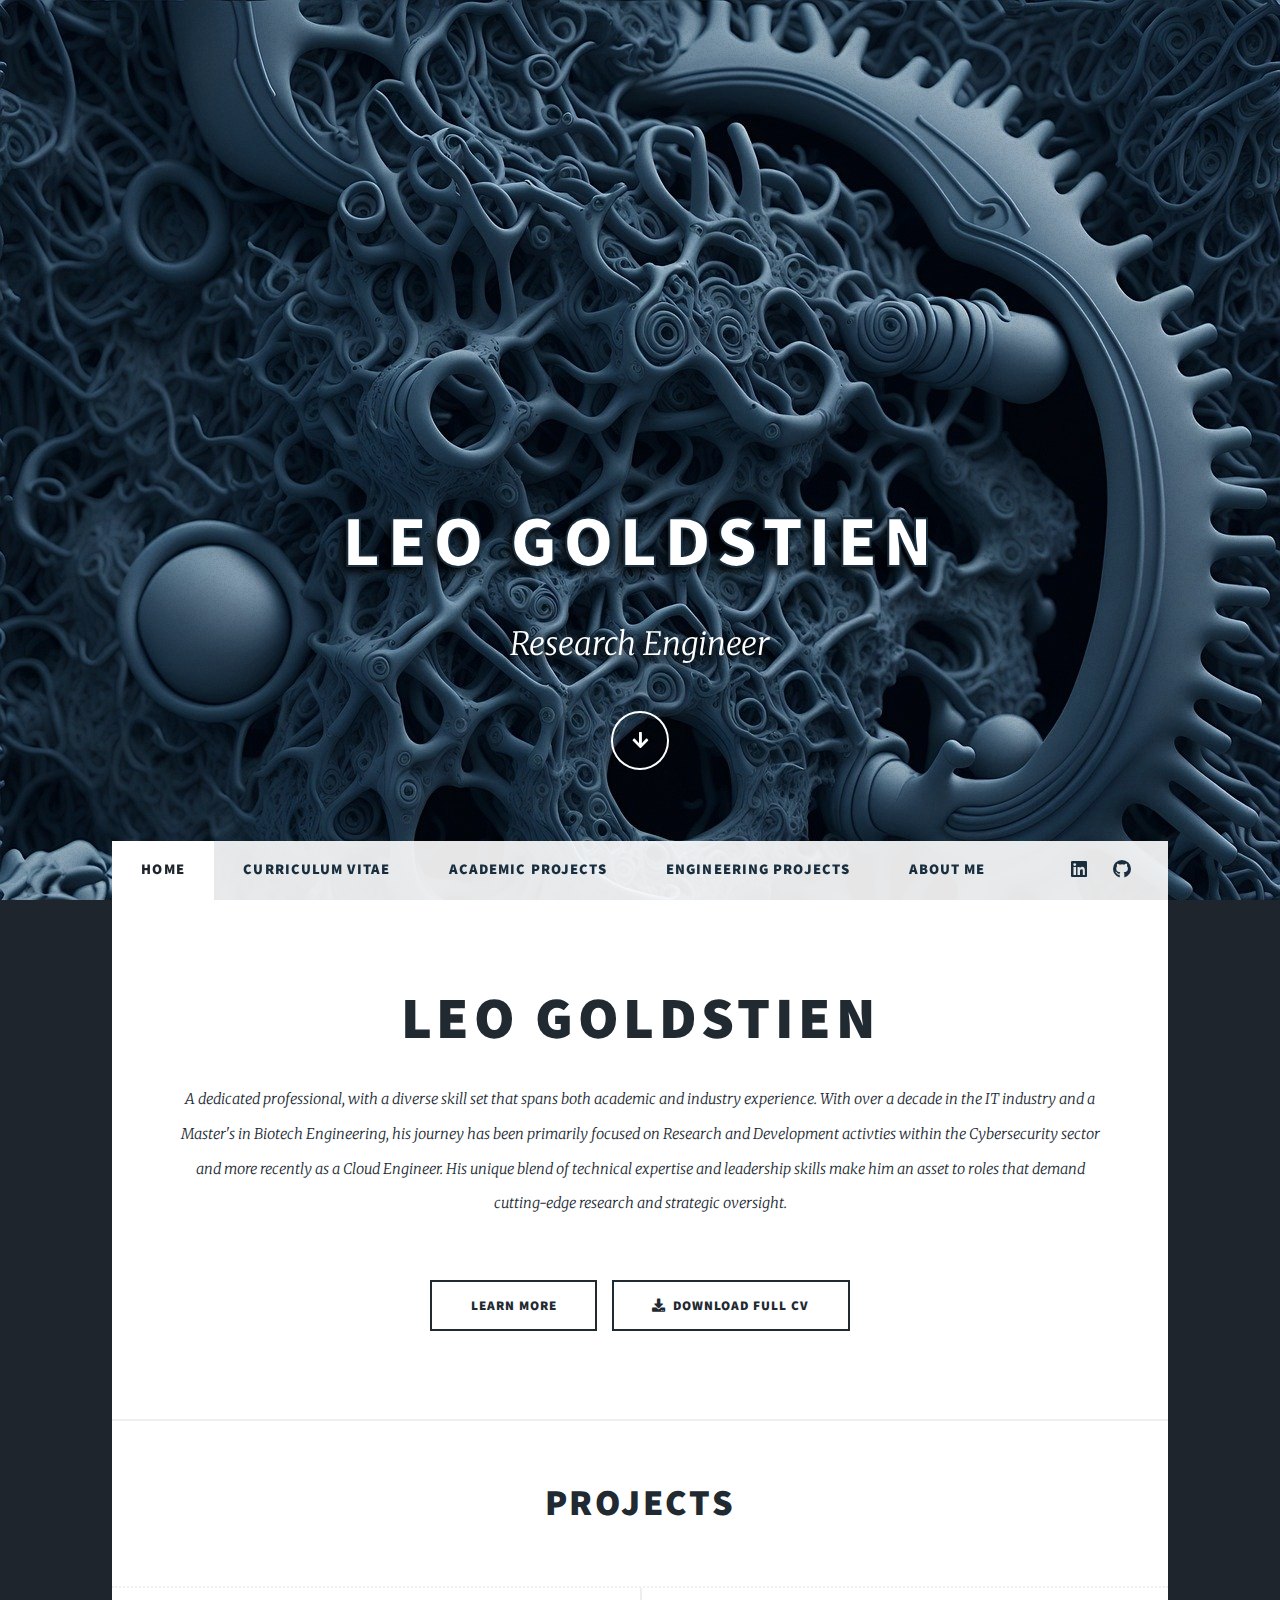
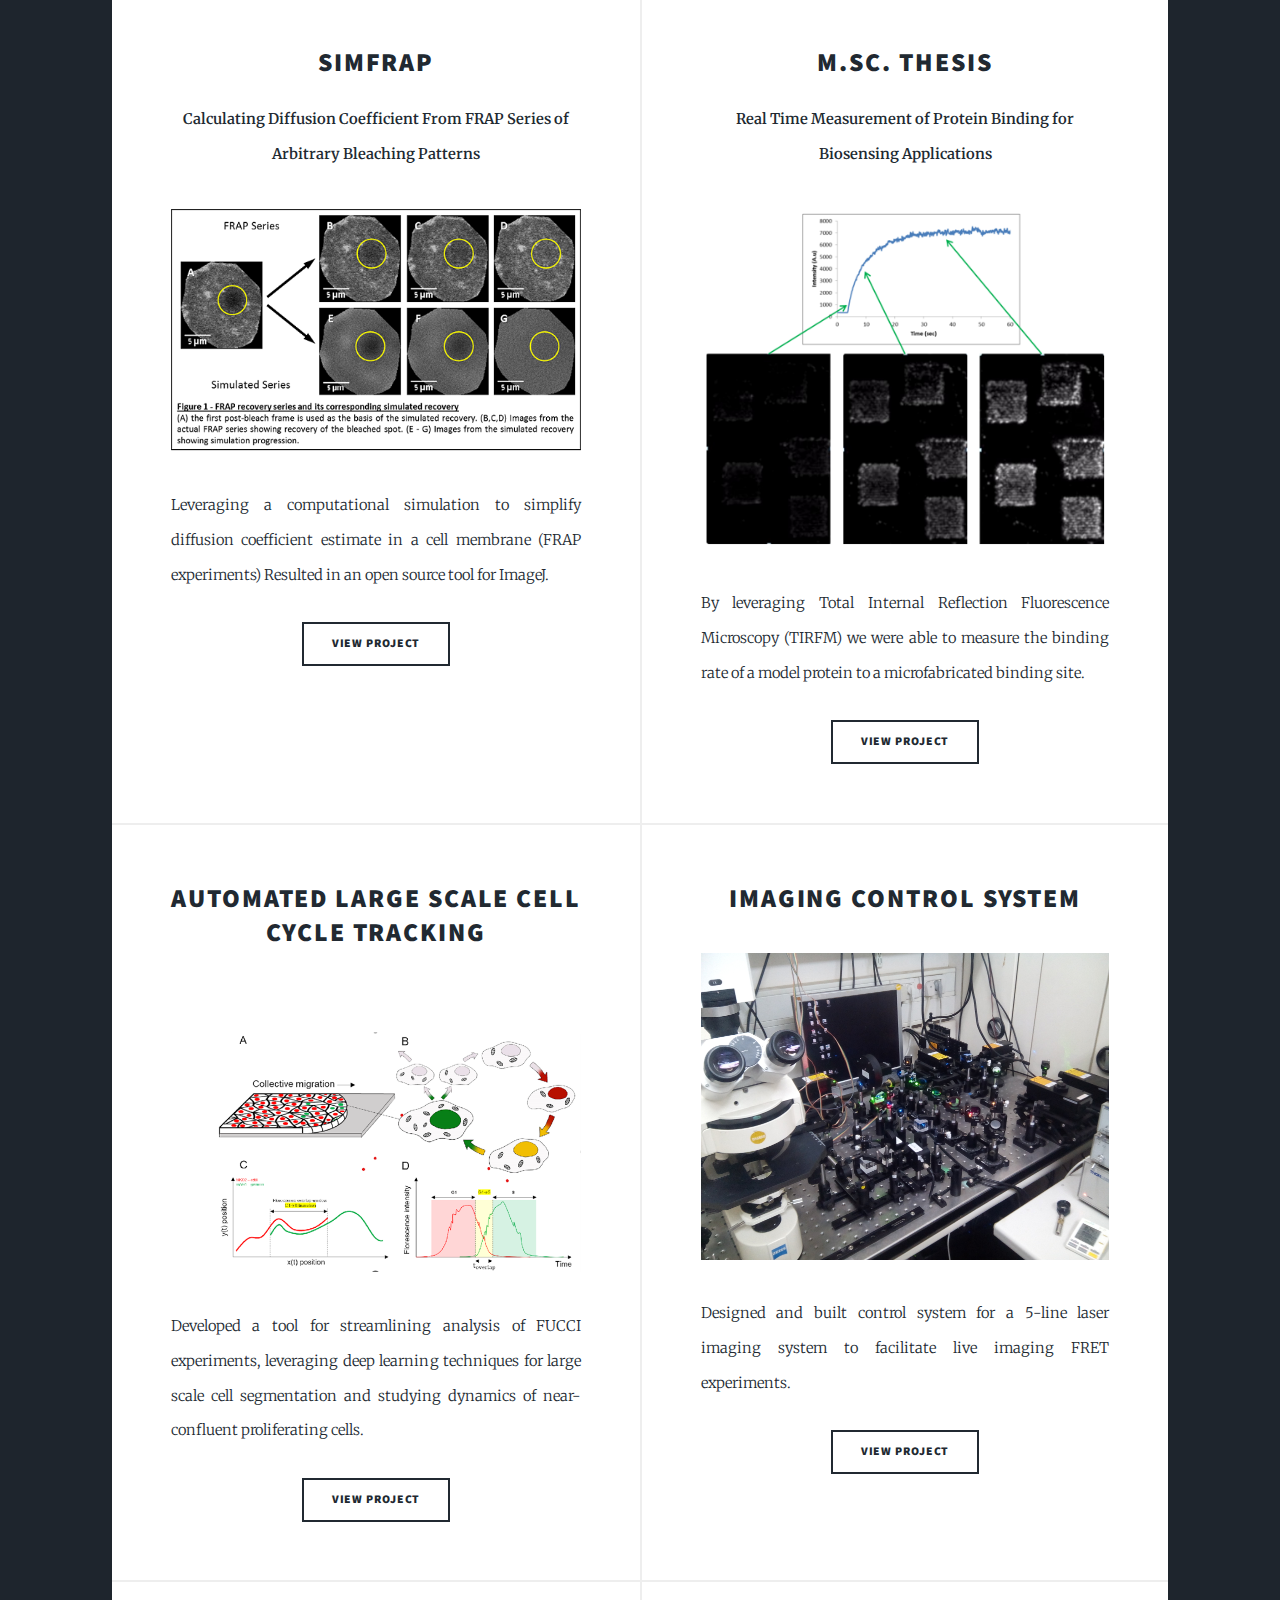
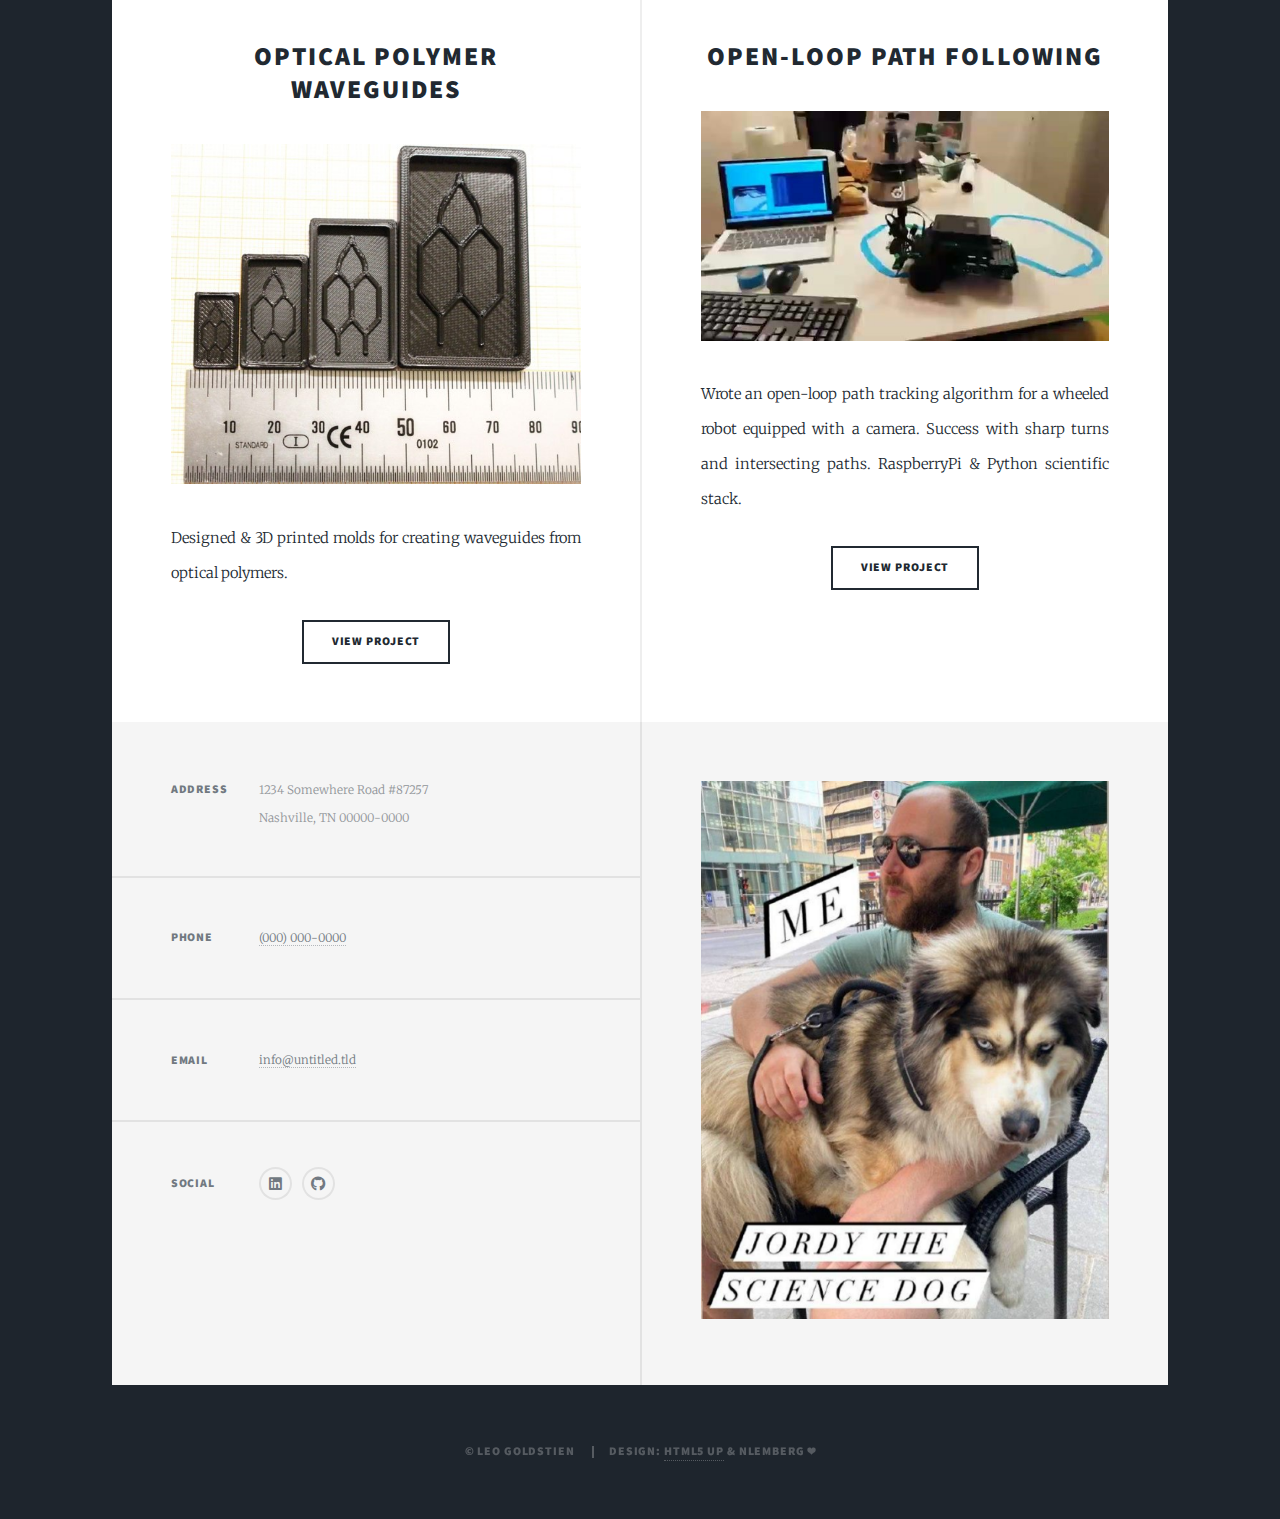
==== index.html @ 0bf75454 "Trying to add another page" ====
<!DOCTYPE html>
<html>

<head>
  <title>Leo Goldstien | Home</title>
  <meta charset="utf-8" />
  <meta name="viewport" content="width=device-width, initial-scale=1, user-scalable=no" />
  <link rel="stylesheet" href="assets/css/main.css" />
  <noscript>
    <link rel="stylesheet" href="assets/css/noscript.css" />
  </noscript>
</head>

<body class="is-preload">
  <!-- Wrapper -->
  <div id="wrapper" class="fade-in">
    <!-- Intro -->
    <div id="intro">
      <h1>Leo Goldstien</h1>
      <p>Research Engineer</p>
      <ul class="actions">
        <li>
          <a href="#header" class="button icon solid solo fa-arrow-down scrolly">Continue</a>
        </li>
      </ul>
    </div>

    <!-- Header -->
    <header id="header">
      <a href="#projects" class="logo">
        <i class="icon solid fas fa-graduation-cap"></i>
        <i class="icon solid fas fa-chart-line"></i>
        <i class="icon solid fas fa-microscope"></i>
        <i class="icon solid fas fa-laptop-code"></i>
        <i class="icon solid fas fa-robot"></i>
        <i class="icon solid fas fa-puzzle-piece"></i>
        <i class="icon solid fas fa-rocket"></i>
      </a>
    </header>

    <!-- Nav -->
    <nav id="nav">
      <ul class="links">
        <li class="active"><a href="index.html">Home</a></li>
        <li><a href="cv.html">Curriculum Vitae</a></li>
        <li><a href="academic_projects.html">Academic Projects</a></li>
        <li><a href="engineering_projects.html">Engineering Projects</a></li>
        <li><a href="about_me.html">About Me</a></li>
      </ul>
      <ul class="icons">
        <li>
          <a href="https://www.linkedin.com/in/LeoGoldstien/" class="icon brands fa-linkedin"><span
              class="label">Linkedin</span></a>
        </li>
        <li>
          <a href="https://github.com/leogolds/" class="icon brands fa-github"><span class="label">GitHub</span></a>
        </li>
      </ul>
    </nav>

    <!-- Main -->
    <div id="main">
      <!-- Featured Post -->
      <article class="post featured">
        <header class="major">
          <!-- <span class="date">About Me</span> -->
          <h2><a href="cv.html">Leo Goldstien</a></h2>
          <p>
            A dedicated professional, with a diverse skill set
            that spans both academic and industry experience.
            With over a decade in the IT industry and a Master's in Biotech Engineering,
            his journey has been primarily focused on Research and Development activties
            within the Cybersecurity sector and more recently as a Cloud Engineer.
            His unique blend of technical expertise and leadership skills make him an asset to roles
            that demand cutting-edge research and strategic oversight.
          </p>
        </header>
        <ul class="actions special">
          <li><a href="#" class="button large">Learn More</a></li>
          <li>
            <a href="files/Leo Goldstien_CV.pdf" class="button icon large solid fa-download"
              download="Leo Goldstien_CV.pdf">Download Full CV</a>
          </li>
        </ul>
      </article>

      <!-- Projects -->
      <header id="projects">
        <h2 class="projects">Projects</h2>
      </header>
      <section class="posts">
        <!-- Projects listed left to right, top to bottom -->
        <!-- PROJECT #1 -->
        <article>
          <header>
            <h2>
              <a href="academic_projects.html#simFRAP">simFRAP</a>
            </h2>
            <b>
              Calculating Diffusion Coefficient From FRAP Series of Arbitrary
              Bleaching Patterns
            </b>
          </header>
          <a href="#" class="image fit"><img src="images/simFRAP_1.png" alt="simFRAP" /></a>
          <p>
            Leveraging a computational simulation to simplify diffusion
            coefficient estimate in a cell membrane (FRAP experiments)
            Resulted in an open source tool for ImageJ.
          </p>
          <ul class="actions special">
            <li>
              <a href="academic_projects.html#simFRAP" class="button">View Project</a>
            </li>
          </ul>
        </article>
        <!-- PROJECT #2 -->
        <article>
          <header>
            <h2>
              <a href="academic_projects.html#Msc_thesis">M.Sc. Thesis</a>
            </h2>
            <b>Real Time Measurement of Protein Binding for Biosensing
              Applications</b>
          </header>
          <a href="#" class="image fit"><img src="images/MSC_0.png" alt="" /></a>
          <p>
            By leveraging Total Internal Reflection Fluorescence Microscopy
            (TIRFM) we were able to measure the binding rate of a model
            protein to a microfabricated binding site.
          </p>
          <ul class="actions special">
            <li>
              <a href="academic_projects.html#Msc_thesis" class="button">View Project</a>
            </li>
          </ul>
        </article>
        <!-- PROJECT #3 -->
        <article>
          <header>
            <h2>
              <a href="academic_projects.html#FUCCI">Automated Large Scale Cell Cycle Tracking
              </a>
            </h2>
          </header>
          <a href="#" class="image fit"><img src="images/FUCCI_2.png" alt="Cell Cycle Diagram" /></a>
          <p>
            Developed a tool for streamlining analysis of FUCCI experiments,
            leveraging deep learning techniques for large scale cell
            segmentation and studying dynamics of near-confluent proliferating
            cells.
          </p>
          <ul class="actions special">
            <li>
              <a href="academic_projects.html#FUCCI" class="button">View Project</a>
            </li>
          </ul>
        </article>
        <!-- PROJECT #4 -->
        <article>
          <header>
            <h2>
              <a href="engineering_projects.html#imaging_CS">Imaging Control System</a>
            </h2>
          </header>
          <a href="#" class="image fit"><img src="images/imaging CS_1.jpg" alt="Imaging Control System" /></a>
          <p>
            Designed and built control system for a 5-line laser imaging
            system to facilitate live imaging FRET experiments.
          </p>
          <ul class="actions special">
            <li>
              <a href="engineering_projects.html#imaging_CS" class="button">View Project</a>
            </li>
          </ul>
        </article>
        <!-- PROJECT #5 -->
        <article>
          <header>
            <h2>
              <a href="engineering_projects.html#Optical_Polymer_Waveguides">Optical Polymer Waveguides
              </a>
            </h2>
          </header>
          <a href="#" class="image fit"><img src="images/3D_1.jpg" alt="3D printed molds" /></a>
          <p>
            Designed & 3D printed molds for creating waveguides from optical
            polymers.
          </p>
          <ul class="actions special">
            <li>
              <a href="engineering_projects.html#Optical_Polymer_Waveguides" class="button">View Project</a>
            </li>
          </ul>
        </article>
        <!-- PROJECT #6 -->
        <article>
          <header>
            <h2>
              <a href="engineering_projects.html#Open-loop_Path_Following">Open-loop Path Following</a>
            </h2>
          </header>
          <a href="#" class="image fit"><img src="images/Robot_1.jpg" alt="" /></a>
          <p>
            Wrote an open-loop path tracking algorithm for a wheeled robot
            equipped with a camera. Success with sharp turns and intersecting
            paths. RaspberryPi & Python scientific stack.
          </p>
          <ul class="actions special">
            <li>
              <a href="engineering_projects.html#Open-loop_Path_Following" class="button">View Project</a>
            </li>
          </ul>
        </article>
      </section>

      <!-- Footer -->
    </div>

    <!-- Footer -->
    <footer id="footer">
      <section class="split contact">
        <section class="alt">
          <h3>Address</h3>
          <p>
            1234 Somewhere Road #87257<br />
            Nashville, TN 00000-0000
          </p>
        </section>
        <section>
          <h3>Phone</h3>
          <p><a href="#">(000) 000-0000</a></p>
        </section>
        <section>
          <h3>Email</h3>
          <p><a href="#">info@untitled.tld</a></p>
        </section>
        <section>
          <h3>Social</h3>
          <ul class="icons alt">
            <li>
              <a href="#" class="icon brands alt fa-linkedin"><span class="label">Linkedin</span></a>
            </li>
            <li>
              <a href="#" class="icon brands alt fa-github"><span class="label">GitHub</span></a>
            </li>
          </ul>
        </section>
      </section>
      <section>
        <a href="#" class="image fit"><img src="images/Jordy.png" alt="" /></a>
      </section>
    </footer>

    <!-- Copyright -->
    <div id="copyright">
      <ul>
        <li>&copy; Leo Goldstien</li>
        <li>
          Design: <a href="https://html5up.net">HTML5 UP</a> & NLemberg
          &#x2764;
        </li>
      </ul>
    </div>
  </div>

  <!-- Scripts -->
  <script src="assets/js/jquery.min.js"></script>
  <script src="assets/js/jquery.scrollex.min.js"></script>
  <script src="assets/js/jquery.scrolly.min.js"></script>
  <script src="assets/js/browser.min.js"></script>
  <script src="assets/js/breakpoints.min.js"></script>
  <script src="assets/js/util.js"></script>
  <script src="assets/js/main.js"></script>
  <script src="https://code.jquery.com/jquery-3.6.4.min.js"></script>
</body>

</html>
---- assets/css/main.css ----
@import url(fontawesome-all.min.css);
@import url("https://fonts.googleapis.com/css?family=Merriweather:300,700,300italic,700italic|Source+Sans+Pro:900");

/*
	Massively by HTML5 UP
	html5up.net | @ajlkn
	Free for personal and commercial use under the CCA 3.0 license (html5up.net/license)
*/

html,
body,
div,
span,
applet,
object,
iframe,
h1,
h2,
h3,
h4,
h5,
h6,
p,
blockquote,
pre,
a,
abbr,
acronym,
address,
big,
cite,
code,
del,
dfn,
em,
img,
ins,
kbd,
q,
s,
samp,
small,
strike,
strong,
sub,
sup,
tt,
var,
b,
u,
i,
center,
dl,
dt,
dd,
ol,
ul,
li,
fieldset,
form,
label,
legend,
table,
caption,
tbody,
tfoot,
thead,
tr,
th,
td,
article,
aside,
canvas,
details,
embed,
figure,
figcaption,
footer,
header,
hgroup,
menu,
nav,
output,
ruby,
section,
summary,
time,
mark,
audio,
video {
  margin: 0;
  padding: 0;
  border: 0;
  font-size: 100%;
  font: inherit;
  vertical-align: baseline;
}

article,
aside,
details,
figcaption,
figure,
footer,
header,
hgroup,
menu,
nav,
section {
  display: block;
}

body {
  line-height: 1;
}

ol,
ul {
  list-style: none;
}

blockquote,
q {
  quotes: none;
}

blockquote:before,
blockquote:after,
q:before,
q:after {
  content: "";
  content: none;
}

table {
  border-collapse: collapse;
  border-spacing: 0;
}

body {
  -webkit-text-size-adjust: none;
}

mark {
  background-color: transparent;
  color: inherit;
}

input::-moz-focus-inner {
  border: 0;
  padding: 0;
}

input,
select,
textarea {
  -moz-appearance: none;
  -webkit-appearance: none;
  -ms-appearance: none;
  appearance: none;
}

/* Basic */

@-ms-viewport {
  width: device-width;
}

body {
  -ms-overflow-style: scrollbar;
}

@media screen and (max-width: 480px) {
  html,
  body {
    min-width: 320px;
  }
}

html {
  box-sizing: border-box;
}

*,
*:before,
*:after {
  box-sizing: inherit;
}

body {
  background-color: #1e252d;
}

body.is-preload *,
body.is-preload *:before,
body.is-preload *:after {
  -moz-animation: none !important;
  -webkit-animation: none !important;
  -ms-animation: none !important;
  animation: none !important;
  -moz-transition: none !important;
  -webkit-transition: none !important;
  -ms-transition: none !important;
  transition: none !important;
}

/* Type */

html {
  font-size: 16pt;
}

@media screen and (max-width: 1680px) {
  html {
    font-size: 12pt;
  }
}

@media screen and (max-width: 1280px) {
  html {
    font-size: 11pt;
  }
}

@media screen and (max-width: 360px) {
  html {
    font-size: 10pt;
  }
}

body {
  color: #212931;
}

body,
input,
select,
textarea {
  font-family: "Merriweather", Georgia, serif;
  font-weight: 300;
  font-size: 1rem;
  line-height: 2.375;
}

a {
  -moz-transition: color 0.2s ease-in-out, background-color 0.2s ease-in-out,
    border-color 0.2s ease-in-out, box-shadow 0.2s ease-in-out;
  -webkit-transition: color 0.2s ease-in-out, background-color 0.2s ease-in-out,
    border-color 0.2s ease-in-out, box-shadow 0.2s ease-in-out;
  -ms-transition: color 0.2s ease-in-out, background-color 0.2s ease-in-out,
    border-color 0.2s ease-in-out, box-shadow 0.2s ease-in-out;
  transition: color 0.2s ease-in-out, background-color 0.2s ease-in-out,
    border-color 0.2s ease-in-out, box-shadow 0.2s ease-in-out;
  border-bottom: dotted 1px;
  text-decoration: none;
}

a:hover {
  border-bottom-color: transparent;
}

strong,
b {
  font-weight: 600;
}

em,
i {
  font-style: italic;
}

p {
  text-align: justify;
  margin: 0 0 2rem 0;
}

h1,
h2,
h3,
h4,
h5,
h6 {
  font-family: "Source Sans Pro", Helvetica, sans-serif;
  font-weight: 900;
  line-height: 1.5;
  letter-spacing: 0.075em;
  text-transform: uppercase;
  margin: 0 0 1rem 0;
}

h1 a,
h2 a,
h3 a,
h4 a,
h5 a,
h6 a {
  border-bottom: 0;
  color: inherit;
  text-decoration: none;
}

h1 {
  font-size: 4rem;
  line-height: 1.1;
  margin: 0 0 2rem 0;
}

h2 {
  font-size: 1.75rem;
  line-height: 1.3;
  margin: 0 0 1.5rem 0;
}

h3 {
  font-size: 1.25rem;
  margin: 0 0 1.5rem 0;
}

h4 {
  font-size: 1rem;
}

h5 {
  font-size: 0.9rem;
}

h6 {
  font-size: 0.8rem;
}

sub {
  font-size: 0.8rem;
  position: relative;
  top: 0.5rem;
}

sup {
  font-size: 0.8rem;
  position: relative;
  top: -0.5rem;
}

blockquote {
  border-left: solid 4px;
  font-style: italic;
  margin: 0 0 2rem 0;
  padding: 0.5rem 0 0.5rem 2rem;
}

code {
  border: solid 2px;
  font-family: "Courier New", monospace;
  font-size: 0.9rem;
  margin: 0 0.25rem;
  padding: 0.25rem 0.65rem;
}

pre {
  -webkit-overflow-scrolling: touch;
  font-family: "Courier New", monospace;
  font-size: 0.9rem;
  margin: 0 0 2rem 0;
}

pre code {
  display: block;
  line-height: 1.75;
  padding: 1rem 1.5rem;
  overflow-x: auto;
}

hr {
  border: 0;
  border-bottom: solid 2px;
  margin: 3rem 0;
}

hr.major {
  margin: 5rem 0;
}

.align-left {
  text-align: left;
}

.align-center {
  text-align: center;
}

.align-right {
  text-align: right;
}

input,
select,
textarea {
  color: #212931;
}

a {
  color: #212931;
  border-bottom-color: rgba(33, 41, 49, 0.5);
}

a:hover {
  border-bottom-color: transparent;
  /* color: #18bfef !important; */
  color: #1352bf !important;
}

strong,
b {
  color: #212931;
}

h1,
h2,
h3,
h4,
h5,
h6 {
  color: #212931;
}

blockquote {
  border-left-color: #eeeeee;
}

code {
  background: rgba(220, 220, 220, 0.25);
  border-color: #eeeeee;
}

hr {
  border-bottom-color: #eeeeee;
}

/* Row */

.row {
  display: flex;
  flex-wrap: wrap;
  box-sizing: border-box;
  align-items: stretch;
}

.row > * {
  box-sizing: border-box;
}

.row.gtr-uniform > * > :last-child {
  margin-bottom: 0;
}

.row.aln-left {
  justify-content: flex-start;
}

.row.aln-center {
  justify-content: center;
}

.row.aln-right {
  justify-content: flex-end;
}

.row.aln-top {
  align-items: flex-start;
}

.row.aln-middle {
  align-items: center;
}

.row.aln-bottom {
  align-items: flex-end;
}

.row > .imp {
  order: -1;
}

.row > .col-1 {
  width: 8.33333%;
}

.row > .off-1 {
  margin-left: 8.33333%;
}

.row > .col-2 {
  width: 16.66667%;
}

.row > .off-2 {
  margin-left: 16.66667%;
}

.row > .col-3 {
  width: 25%;
}

.row > .off-3 {
  margin-left: 25%;
}

.row > .col-4 {
  width: 33.33333%;
}

.row > .off-4 {
  margin-left: 33.33333%;
}

.row > .col-5 {
  width: 41.66667%;
}

.row > .off-5 {
  margin-left: 41.66667%;
}

.row > .col-6 {
  width: 50%;
}

.row > .off-6 {
  margin-left: 50%;
}

.row > .col-7 {
  width: 58.33333%;
}

.row > .off-7 {
  margin-left: 58.33333%;
}

.row > .col-8 {
  width: 66.66667%;
}

.row > .off-8 {
  margin-left: 66.66667%;
}

.row > .col-9 {
  width: 75%;
}

.row > .off-9 {
  margin-left: 75%;
}

.row > .col-10 {
  width: 83.33333%;
}

.row > .off-10 {
  margin-left: 83.33333%;
}

.row > .col-11 {
  width: 91.66667%;
}

.row > .off-11 {
  margin-left: 91.66667%;
}

.row > .col-12 {
  width: 100%;
}

.row > .off-12 {
  margin-left: 100%;
}

.row.gtr-0 {
  margin-top: 0;
  margin-left: 0rem;
}

.row.gtr-0 > * {
  padding: 0 0 0 0rem;
}

.row.gtr-0.gtr-uniform {
  margin-top: 0rem;
}

.row.gtr-0.gtr-uniform > * {
  padding-top: 0rem;
}

.row.gtr-25 {
  margin-top: 0;
  margin-left: -0.375rem;
}

.row.gtr-25 > * {
  padding: 0 0 0 0.375rem;
}

.row.gtr-25.gtr-uniform {
  margin-top: -0.375rem;
}

.row.gtr-25.gtr-uniform > * {
  padding-top: 0.375rem;
}

.row.gtr-50 {
  margin-top: 0;
  margin-left: -0.75rem;
}

.row.gtr-50 > * {
  padding: 0 0 0 0.75rem;
}

.row.gtr-50.gtr-uniform {
  margin-top: -0.75rem;
}

.row.gtr-50.gtr-uniform > * {
  padding-top: 0.75rem;
}

.row {
  margin-top: 0;
  margin-left: -1.5rem;
}

.row > * {
  padding: 0 0 0 1.5rem;
}

.row.gtr-uniform {
  margin-top: -1.5rem;
}

.row.gtr-uniform > * {
  padding-top: 1.5rem;
}

.row.gtr-150 {
  margin-top: 0;
  margin-left: -2.25rem;
}

.row.gtr-150 > * {
  padding: 0 0 0 2.25rem;
}

.row.gtr-150.gtr-uniform {
  margin-top: -2.25rem;
}

.row.gtr-150.gtr-uniform > * {
  padding-top: 2.25rem;
}

.row.gtr-200 {
  margin-top: 0;
  margin-left: -3rem;
}

.row.gtr-200 > * {
  padding: 0 0 0 3rem;
}

.row.gtr-200.gtr-uniform {
  margin-top: -3rem;
}

.row.gtr-200.gtr-uniform > * {
  padding-top: 3rem;
}

@media screen and (max-width: 1680px) {
  .row {
    display: flex;
    flex-wrap: wrap;
    box-sizing: border-box;
    align-items: stretch;
  }

  .row > * {
    box-sizing: border-box;
  }

  .row.gtr-uniform > * > :last-child {
    margin-bottom: 0;
  }

  .row.aln-left {
    justify-content: flex-start;
  }

  .row.aln-center {
    justify-content: center;
  }

  .row.aln-right {
    justify-content: flex-end;
  }

  .row.aln-top {
    align-items: flex-start;
  }

  .row.aln-middle {
    align-items: center;
  }

  .row.aln-bottom {
    align-items: flex-end;
  }

  .row > .imp-xlarge {
    order: -1;
  }

  .row > .col-1-xlarge {
    width: 8.33333%;
  }

  .row > .off-1-xlarge {
    margin-left: 8.33333%;
  }

  .row > .col-2-xlarge {
    width: 16.66667%;
  }

  .row > .off-2-xlarge {
    margin-left: 16.66667%;
  }

  .row > .col-3-xlarge {
    width: 25%;
  }

  .row > .off-3-xlarge {
    margin-left: 25%;
  }

  .row > .col-4-xlarge {
    width: 33.33333%;
  }

  .row > .off-4-xlarge {
    margin-left: 33.33333%;
  }

  .row > .col-5-xlarge {
    width: 41.66667%;
  }

  .row > .off-5-xlarge {
    margin-left: 41.66667%;
  }

  .row > .col-6-xlarge {
    width: 50%;
  }

  .row > .off-6-xlarge {
    margin-left: 50%;
  }

  .row > .col-7-xlarge {
    width: 58.33333%;
  }

  .row > .off-7-xlarge {
    margin-left: 58.33333%;
  }

  .row > .col-8-xlarge {
    width: 66.66667%;
  }

  .row > .off-8-xlarge {
    margin-left: 66.66667%;
  }

  .row > .col-9-xlarge {
    width: 75%;
  }

  .row > .off-9-xlarge {
    margin-left: 75%;
  }

  .row > .col-10-xlarge {
    width: 83.33333%;
  }

  .row > .off-10-xlarge {
    margin-left: 83.33333%;
  }

  .row > .col-11-xlarge {
    width: 91.66667%;
  }

  .row > .off-11-xlarge {
    margin-left: 91.66667%;
  }

  .row > .col-12-xlarge {
    width: 100%;
  }

  .row > .off-12-xlarge {
    margin-left: 100%;
  }

  .row.gtr-0 {
    margin-top: 0;
    margin-left: 0rem;
  }

  .row.gtr-0 > * {
    padding: 0 0 0 0rem;
  }

  .row.gtr-0.gtr-uniform {
    margin-top: 0rem;
  }

  .row.gtr-0.gtr-uniform > * {
    padding-top: 0rem;
  }

  .row.gtr-25 {
    margin-top: 0;
    margin-left: -0.375rem;
  }

  .row.gtr-25 > * {
    padding: 0 0 0 0.375rem;
  }

  .row.gtr-25.gtr-uniform {
    margin-top: -0.375rem;
  }

  .row.gtr-25.gtr-uniform > * {
    padding-top: 0.375rem;
  }

  .row.gtr-50 {
    margin-top: 0;
    margin-left: -0.75rem;
  }

  .row.gtr-50 > * {
    padding: 0 0 0 0.75rem;
  }

  .row.gtr-50.gtr-uniform {
    margin-top: -0.75rem;
  }

  .row.gtr-50.gtr-uniform > * {
    padding-top: 0.75rem;
  }

  .row {
    margin-top: 0;
    margin-left: -1.5rem;
  }

  .row > * {
    padding: 0 0 0 1.5rem;
  }

  .row.gtr-uniform {
    margin-top: -1.5rem;
  }

  .row.gtr-uniform > * {
    padding-top: 1.5rem;
  }

  .row.gtr-150 {
    margin-top: 0;
    margin-left: -2.25rem;
  }

  .row.gtr-150 > * {
    padding: 0 0 0 2.25rem;
  }

  .row.gtr-150.gtr-uniform {
    margin-top: -2.25rem;
  }

  .row.gtr-150.gtr-uniform > * {
    padding-top: 2.25rem;
  }

  .row.gtr-200 {
    margin-top: 0;
    margin-left: -3rem;
  }

  .row.gtr-200 > * {
    padding: 0 0 0 3rem;
  }

  .row.gtr-200.gtr-uniform {
    margin-top: -3rem;
  }

  .row.gtr-200.gtr-uniform > * {
    padding-top: 3rem;
  }
}

@media screen and (max-width: 1280px) {
  .row {
    display: flex;
    flex-wrap: wrap;
    box-sizing: border-box;
    align-items: stretch;
  }

  .row > * {
    box-sizing: border-box;
  }

  .row.gtr-uniform > * > :last-child {
    margin-bottom: 0;
  }

  .row.aln-left {
    justify-content: flex-start;
  }

  .row.aln-center {
    justify-content: center;
  }

  .row.aln-right {
    justify-content: flex-end;
  }

  .row.aln-top {
    align-items: flex-start;
  }

  .row.aln-middle {
    align-items: center;
  }

  .row.aln-bottom {
    align-items: flex-end;
  }

  .row > .imp-large {
    order: -1;
  }

  .row > .col-1-large {
    width: 8.33333%;
  }

  .row > .off-1-large {
    margin-left: 8.33333%;
  }

  .row > .col-2-large {
    width: 16.66667%;
  }

  .row > .off-2-large {
    margin-left: 16.66667%;
  }

  .row > .col-3-large {
    width: 25%;
  }

  .row > .off-3-large {
    margin-left: 25%;
  }

  .row > .col-4-large {
    width: 33.33333%;
  }

  .row > .off-4-large {
    margin-left: 33.33333%;
  }

  .row > .col-5-large {
    width: 41.66667%;
  }

  .row > .off-5-large {
    margin-left: 41.66667%;
  }

  .row > .col-6-large {
    width: 50%;
  }

  .row > .off-6-large {
    margin-left: 50%;
  }

  .row > .col-7-large {
    width: 58.33333%;
  }

  .row > .off-7-large {
    margin-left: 58.33333%;
  }

  .row > .col-8-large {
    width: 66.66667%;
  }

  .row > .off-8-large {
    margin-left: 66.66667%;
  }

  .row > .col-9-large {
    width: 75%;
  }

  .row > .off-9-large {
    margin-left: 75%;
  }

  .row > .col-10-large {
    width: 83.33333%;
  }

  .row > .off-10-large {
    margin-left: 83.33333%;
  }

  .row > .col-11-large {
    width: 91.66667%;
  }

  .row > .off-11-large {
    margin-left: 91.66667%;
  }

  .row > .col-12-large {
    width: 100%;
  }

  .row > .off-12-large {
    margin-left: 100%;
  }

  .row.gtr-0 {
    margin-top: 0;
    margin-left: 0rem;
  }

  .row.gtr-0 > * {
    padding: 0 0 0 0rem;
  }

  .row.gtr-0.gtr-uniform {
    margin-top: 0rem;
  }

  .row.gtr-0.gtr-uniform > * {
    padding-top: 0rem;
  }

  .row.gtr-25 {
    margin-top: 0;
    margin-left: -0.375rem;
  }

  .row.gtr-25 > * {
    padding: 0 0 0 0.375rem;
  }

  .row.gtr-25.gtr-uniform {
    margin-top: -0.375rem;
  }

  .row.gtr-25.gtr-uniform > * {
    padding-top: 0.375rem;
  }

  .row.gtr-50 {
    margin-top: 0;
    margin-left: -0.75rem;
  }

  .row.gtr-50 > * {
    padding: 0 0 0 0.75rem;
  }

  .row.gtr-50.gtr-uniform {
    margin-top: -0.75rem;
  }

  .row.gtr-50.gtr-uniform > * {
    padding-top: 0.75rem;
  }

  .row {
    margin-top: 0;
    margin-left: -1.5rem;
  }

  .row > * {
    padding: 0 0 0 1.5rem;
  }

  .row.gtr-uniform {
    margin-top: -1.5rem;
  }

  .row.gtr-uniform > * {
    padding-top: 1.5rem;
  }

  .row.gtr-150 {
    margin-top: 0;
    margin-left: -2.25rem;
  }

  .row.gtr-150 > * {
    padding: 0 0 0 2.25rem;
  }

  .row.gtr-150.gtr-uniform {
    margin-top: -2.25rem;
  }

  .row.gtr-150.gtr-uniform > * {
    padding-top: 2.25rem;
  }

  .row.gtr-200 {
    margin-top: 0;
    margin-left: -3rem;
  }

  .row.gtr-200 > * {
    padding: 0 0 0 3rem;
  }

  .row.gtr-200.gtr-uniform {
    margin-top: -3rem;
  }

  .row.gtr-200.gtr-uniform > * {
    padding-top: 3rem;
  }
}

@media screen and (max-width: 980px) {
  .row {
    display: flex;
    flex-wrap: wrap;
    box-sizing: border-box;
    align-items: stretch;
  }

  .row > * {
    box-sizing: border-box;
  }

  .row.gtr-uniform > * > :last-child {
    margin-bottom: 0;
  }

  .row.aln-left {
    justify-content: flex-start;
  }

  .row.aln-center {
    justify-content: center;
  }

  .row.aln-right {
    justify-content: flex-end;
  }

  .row.aln-top {
    align-items: flex-start;
  }

  .row.aln-middle {
    align-items: center;
  }

  .row.aln-bottom {
    align-items: flex-end;
  }

  .row > .imp-medium {
    order: -1;
  }

  .row > .col-1-medium {
    width: 8.33333%;
  }

  .row > .off-1-medium {
    margin-left: 8.33333%;
  }

  .row > .col-2-medium {
    width: 16.66667%;
  }

  .row > .off-2-medium {
    margin-left: 16.66667%;
  }

  .row > .col-3-medium {
    width: 25%;
  }

  .row > .off-3-medium {
    margin-left: 25%;
  }

  .row > .col-4-medium {
    width: 33.33333%;
  }

  .row > .off-4-medium {
    margin-left: 33.33333%;
  }

  .row > .col-5-medium {
    width: 41.66667%;
  }

  .row > .off-5-medium {
    margin-left: 41.66667%;
  }

  .row > .col-6-medium {
    width: 50%;
  }

  .row > .off-6-medium {
    margin-left: 50%;
  }

  .row > .col-7-medium {
    width: 58.33333%;
  }

  .row > .off-7-medium {
    margin-left: 58.33333%;
  }

  .row > .col-8-medium {
    width: 66.66667%;
  }

  .row > .off-8-medium {
    margin-left: 66.66667%;
  }

  .row > .col-9-medium {
    width: 75%;
  }

  .row > .off-9-medium {
    margin-left: 75%;
  }

  .row > .col-10-medium {
    width: 83.33333%;
  }

  .row > .off-10-medium {
    margin-left: 83.33333%;
  }

  .row > .col-11-medium {
    width: 91.66667%;
  }

  .row > .off-11-medium {
    margin-left: 91.66667%;
  }

  .row > .col-12-medium {
    width: 100%;
  }

  .row > .off-12-medium {
    margin-left: 100%;
  }

  .row.gtr-0 {
    margin-top: 0;
    margin-left: 0rem;
  }

  .row.gtr-0 > * {
    padding: 0 0 0 0rem;
  }

  .row.gtr-0.gtr-uniform {
    margin-top: 0rem;
  }

  .row.gtr-0.gtr-uniform > * {
    padding-top: 0rem;
  }

  .row.gtr-25 {
    margin-top: 0;
    margin-left: -0.375rem;
  }

  .row.gtr-25 > * {
    padding: 0 0 0 0.375rem;
  }

  .row.gtr-25.gtr-uniform {
    margin-top: -0.375rem;
  }

  .row.gtr-25.gtr-uniform > * {
    padding-top: 0.375rem;
  }

  .row.gtr-50 {
    margin-top: 0;
    margin-left: -0.75rem;
  }

  .row.gtr-50 > * {
    padding: 0 0 0 0.75rem;
  }

  .row.gtr-50.gtr-uniform {
    margin-top: -0.75rem;
  }

  .row.gtr-50.gtr-uniform > * {
    padding-top: 0.75rem;
  }

  .row {
    margin-top: 0;
    margin-left: -1.5rem;
  }

  .row > * {
    padding: 0 0 0 1.5rem;
  }

  .row.gtr-uniform {
    margin-top: -1.5rem;
  }

  .row.gtr-uniform > * {
    padding-top: 1.5rem;
  }

  .row.gtr-150 {
    margin-top: 0;
    margin-left: -2.25rem;
  }

  .row.gtr-150 > * {
    padding: 0 0 0 2.25rem;
  }

  .row.gtr-150.gtr-uniform {
    margin-top: -2.25rem;
  }

  .row.gtr-150.gtr-uniform > * {
    padding-top: 2.25rem;
  }

  .row.gtr-200 {
    margin-top: 0;
    margin-left: -3rem;
  }

  .row.gtr-200 > * {
    padding: 0 0 0 3rem;
  }

  .row.gtr-200.gtr-uniform {
    margin-top: -3rem;
  }

  .row.gtr-200.gtr-uniform > * {
    padding-top: 3rem;
  }
}

@media screen and (max-width: 736px) {
  .row {
    display: flex;
    flex-wrap: wrap;
    box-sizing: border-box;
    align-items: stretch;
  }

  .row > * {
    box-sizing: border-box;
  }

  .row.gtr-uniform > * > :last-child {
    margin-bottom: 0;
  }

  .row.aln-left {
    justify-content: flex-start;
  }

  .row.aln-center {
    justify-content: center;
  }

  .row.aln-right {
    justify-content: flex-end;
  }

  .row.aln-top {
    align-items: flex-start;
  }

  .row.aln-middle {
    align-items: center;
  }

  .row.aln-bottom {
    align-items: flex-end;
  }

  .row > .imp-small {
    order: -1;
  }

  .row > .col-1-small {
    width: 8.33333%;
  }

  .row > .off-1-small {
    margin-left: 8.33333%;
  }

  .row > .col-2-small {
    width: 16.66667%;
  }

  .row > .off-2-small {
    margin-left: 16.66667%;
  }

  .row > .col-3-small {
    width: 25%;
  }

  .row > .off-3-small {
    margin-left: 25%;
  }

  .row > .col-4-small {
    width: 33.33333%;
  }

  .row > .off-4-small {
    margin-left: 33.33333%;
  }

  .row > .col-5-small {
    width: 41.66667%;
  }

  .row > .off-5-small {
    margin-left: 41.66667%;
  }

  .row > .col-6-small {
    width: 50%;
  }

  .row > .off-6-small {
    margin-left: 50%;
  }

  .row > .col-7-small {
    width: 58.33333%;
  }

  .row > .off-7-small {
    margin-left: 58.33333%;
  }

  .row > .col-8-small {
    width: 66.66667%;
  }

  .row > .off-8-small {
    margin-left: 66.66667%;
  }

  .row > .col-9-small {
    width: 75%;
  }

  .row > .off-9-small {
    margin-left: 75%;
  }

  .row > .col-10-small {
    width: 83.33333%;
  }

  .row > .off-10-small {
    margin-left: 83.33333%;
  }

  .row > .col-11-small {
    width: 91.66667%;
  }

  .row > .off-11-small {
    margin-left: 91.66667%;
  }

  .row > .col-12-small {
    width: 100%;
  }

  .row > .off-12-small {
    margin-left: 100%;
  }

  .row.gtr-0 {
    margin-top: 0;
    margin-left: 0rem;
  }

  .row.gtr-0 > * {
    padding: 0 0 0 0rem;
  }

  .row.gtr-0.gtr-uniform {
    margin-top: 0rem;
  }

  .row.gtr-0.gtr-uniform > * {
    padding-top: 0rem;
  }

  .row.gtr-25 {
    margin-top: 0;
    margin-left: -0.375rem;
  }

  .row.gtr-25 > * {
    padding: 0 0 0 0.375rem;
  }

  .row.gtr-25.gtr-uniform {
    margin-top: -0.375rem;
  }

  .row.gtr-25.gtr-uniform > * {
    padding-top: 0.375rem;
  }

  .row.gtr-50 {
    margin-top: 0;
    margin-left: -0.75rem;
  }

  .row.gtr-50 > * {
    padding: 0 0 0 0.75rem;
  }

  .row.gtr-50.gtr-uniform {
    margin-top: -0.75rem;
  }

  .row.gtr-50.gtr-uniform > * {
    padding-top: 0.75rem;
  }

  .row {
    margin-top: 0;
    margin-left: -1.5rem;
  }

  .row > * {
    padding: 0 0 0 1.5rem;
  }

  .row.gtr-uniform {
    margin-top: -1.5rem;
  }

  .row.gtr-uniform > * {
    padding-top: 1.5rem;
  }

  .row.gtr-150 {
    margin-top: 0;
    margin-left: -2.25rem;
  }

  .row.gtr-150 > * {
    padding: 0 0 0 2.25rem;
  }

  .row.gtr-150.gtr-uniform {
    margin-top: -2.25rem;
  }

  .row.gtr-150.gtr-uniform > * {
    padding-top: 2.25rem;
  }

  .row.gtr-200 {
    margin-top: 0;
    margin-left: -3rem;
  }

  .row.gtr-200 > * {
    padding: 0 0 0 3rem;
  }

  .row.gtr-200.gtr-uniform {
    margin-top: -3rem;
  }

  .row.gtr-200.gtr-uniform > * {
    padding-top: 3rem;
  }
}

@media screen and (max-width: 480px) {
  .row {
    display: flex;
    flex-wrap: wrap;
    box-sizing: border-box;
    align-items: stretch;
  }

  .row > * {
    box-sizing: border-box;
  }

  .row.gtr-uniform > * > :last-child {
    margin-bottom: 0;
  }

  .row.aln-left {
    justify-content: flex-start;
  }

  .row.aln-center {
    justify-content: center;
  }

  .row.aln-right {
    justify-content: flex-end;
  }

  .row.aln-top {
    align-items: flex-start;
  }

  .row.aln-middle {
    align-items: center;
  }

  .row.aln-bottom {
    align-items: flex-end;
  }

  .row > .imp-xsmall {
    order: -1;
  }

  .row > .col-1-xsmall {
    width: 8.33333%;
  }

  .row > .off-1-xsmall {
    margin-left: 8.33333%;
  }

  .row > .col-2-xsmall {
    width: 16.66667%;
  }

  .row > .off-2-xsmall {
    margin-left: 16.66667%;
  }

  .row > .col-3-xsmall {
    width: 25%;
  }

  .row > .off-3-xsmall {
    margin-left: 25%;
  }

  .row > .col-4-xsmall {
    width: 33.33333%;
  }

  .row > .off-4-xsmall {
    margin-left: 33.33333%;
  }

  .row > .col-5-xsmall {
    width: 41.66667%;
  }

  .row > .off-5-xsmall {
    margin-left: 41.66667%;
  }

  .row > .col-6-xsmall {
    width: 50%;
  }

  .row > .off-6-xsmall {
    margin-left: 50%;
  }

  .row > .col-7-xsmall {
    width: 58.33333%;
  }

  .row > .off-7-xsmall {
    margin-left: 58.33333%;
  }

  .row > .col-8-xsmall {
    width: 66.66667%;
  }

  .row > .off-8-xsmall {
    margin-left: 66.66667%;
  }

  .row > .col-9-xsmall {
    width: 75%;
  }

  .row > .off-9-xsmall {
    margin-left: 75%;
  }

  .row > .col-10-xsmall {
    width: 83.33333%;
  }

  .row > .off-10-xsmall {
    margin-left: 83.33333%;
  }

  .row > .col-11-xsmall {
    width: 91.66667%;
  }

  .row > .off-11-xsmall {
    margin-left: 91.66667%;
  }

  .row > .col-12-xsmall {
    width: 100%;
  }

  .row > .off-12-xsmall {
    margin-left: 100%;
  }

  .row.gtr-0 {
    margin-top: 0;
    margin-left: 0rem;
  }

  .row.gtr-0 > * {
    padding: 0 0 0 0rem;
  }

  .row.gtr-0.gtr-uniform {
    margin-top: 0rem;
  }

  .row.gtr-0.gtr-uniform > * {
    padding-top: 0rem;
  }

  .row.gtr-25 {
    margin-top: 0;
    margin-left: -0.375rem;
  }

  .row.gtr-25 > * {
    padding: 0 0 0 0.375rem;
  }

  .row.gtr-25.gtr-uniform {
    margin-top: -0.375rem;
  }

  .row.gtr-25.gtr-uniform > * {
    padding-top: 0.375rem;
  }

  .row.gtr-50 {
    margin-top: 0;
    margin-left: -0.75rem;
  }

  .row.gtr-50 > * {
    padding: 0 0 0 0.75rem;
  }

  .row.gtr-50.gtr-uniform {
    margin-top: -0.75rem;
  }

  .row.gtr-50.gtr-uniform > * {
    padding-top: 0.75rem;
  }

  .row {
    margin-top: 0;
    margin-left: -1.5rem;
  }

  .row > * {
    padding: 0 0 0 1.5rem;
  }

  .row.gtr-uniform {
    margin-top: -1.5rem;
  }

  .row.gtr-uniform > * {
    padding-top: 1.5rem;
  }

  .row.gtr-150 {
    margin-top: 0;
    margin-left: -2.25rem;
  }

  .row.gtr-150 > * {
    padding: 0 0 0 2.25rem;
  }

  .row.gtr-150.gtr-uniform {
    margin-top: -2.25rem;
  }

  .row.gtr-150.gtr-uniform > * {
    padding-top: 2.25rem;
  }

  .row.gtr-200 {
    margin-top: 0;
    margin-left: -3rem;
  }

  .row.gtr-200 > * {
    padding: 0 0 0 3rem;
  }

  .row.gtr-200.gtr-uniform {
    margin-top: -3rem;
  }

  .row.gtr-200.gtr-uniform > * {
    padding-top: 3rem;
  }
}

@media screen and (max-width: 360px) {
  .row {
    display: flex;
    flex-wrap: wrap;
    box-sizing: border-box;
    align-items: stretch;
  }

  .row > * {
    box-sizing: border-box;
  }

  .row.gtr-uniform > * > :last-child {
    margin-bottom: 0;
  }

  .row.aln-left {
    justify-content: flex-start;
  }

  .row.aln-center {
    justify-content: center;
  }

  .row.aln-right {
    justify-content: flex-end;
  }

  .row.aln-top {
    align-items: flex-start;
  }

  .row.aln-middle {
    align-items: center;
  }

  .row.aln-bottom {
    align-items: flex-end;
  }

  .row > .imp-xxsmall {
    order: -1;
  }

  .row > .col-1-xxsmall {
    width: 8.33333%;
  }

  .row > .off-1-xxsmall {
    margin-left: 8.33333%;
  }

  .row > .col-2-xxsmall {
    width: 16.66667%;
  }

  .row > .off-2-xxsmall {
    margin-left: 16.66667%;
  }

  .row > .col-3-xxsmall {
    width: 25%;
  }

  .row > .off-3-xxsmall {
    margin-left: 25%;
  }

  .row > .col-4-xxsmall {
    width: 33.33333%;
  }

  .row > .off-4-xxsmall {
    margin-left: 33.33333%;
  }

  .row > .col-5-xxsmall {
    width: 41.66667%;
  }

  .row > .off-5-xxsmall {
    margin-left: 41.66667%;
  }

  .row > .col-6-xxsmall {
    width: 50%;
  }

  .row > .off-6-xxsmall {
    margin-left: 50%;
  }

  .row > .col-7-xxsmall {
    width: 58.33333%;
  }

  .row > .off-7-xxsmall {
    margin-left: 58.33333%;
  }

  .row > .col-8-xxsmall {
    width: 66.66667%;
  }

  .row > .off-8-xxsmall {
    margin-left: 66.66667%;
  }

  .row > .col-9-xxsmall {
    width: 75%;
  }

  .row > .off-9-xxsmall {
    margin-left: 75%;
  }

  .row > .col-10-xxsmall {
    width: 83.33333%;
  }

  .row > .off-10-xxsmall {
    margin-left: 83.33333%;
  }

  .row > .col-11-xxsmall {
    width: 91.66667%;
  }

  .row > .off-11-xxsmall {
    margin-left: 91.66667%;
  }

  .row > .col-12-xxsmall {
    width: 100%;
  }

  .row > .off-12-xxsmall {
    margin-left: 100%;
  }

  .row.gtr-0 {
    margin-top: 0;
    margin-left: 0rem;
  }

  .row.gtr-0 > * {
    padding: 0 0 0 0rem;
  }

  .row.gtr-0.gtr-uniform {
    margin-top: 0rem;
  }

  .row.gtr-0.gtr-uniform > * {
    padding-top: 0rem;
  }

  .row.gtr-25 {
    margin-top: 0;
    margin-left: -0.375rem;
  }

  .row.gtr-25 > * {
    padding: 0 0 0 0.375rem;
  }

  .row.gtr-25.gtr-uniform {
    margin-top: -0.375rem;
  }

  .row.gtr-25.gtr-uniform > * {
    padding-top: 0.375rem;
  }

  .row.gtr-50 {
    margin-top: 0;
    margin-left: -0.75rem;
  }

  .row.gtr-50 > * {
    padding: 0 0 0 0.75rem;
  }

  .row.gtr-50.gtr-uniform {
    margin-top: -0.75rem;
  }

  .row.gtr-50.gtr-uniform > * {
    padding-top: 0.75rem;
  }

  .row {
    margin-top: 0;
    margin-left: -1.5rem;
  }

  .row > * {
    padding: 0 0 0 1.5rem;
  }

  .row.gtr-uniform {
    margin-top: -1.5rem;
  }

  .row.gtr-uniform > * {
    padding-top: 1.5rem;
  }

  .row.gtr-150 {
    margin-top: 0;
    margin-left: -2.25rem;
  }

  .row.gtr-150 > * {
    padding: 0 0 0 2.25rem;
  }

  .row.gtr-150.gtr-uniform {
    margin-top: -2.25rem;
  }

  .row.gtr-150.gtr-uniform > * {
    padding-top: 2.25rem;
  }

  .row.gtr-200 {
    margin-top: 0;
    margin-left: -3rem;
  }

  .row.gtr-200 > * {
    padding: 0 0 0 3rem;
  }

  .row.gtr-200.gtr-uniform {
    margin-top: -3rem;
  }

  .row.gtr-200.gtr-uniform > * {
    padding-top: 3rem;
  }
}

/* Box */

.box {
  border: solid 2px;
  margin-bottom: 2rem;
  padding: 1.5rem;
}

.box > :last-child,
.box > :last-child > :last-child,
.box > :last-child > :last-child > :last-child {
  margin-bottom: 0;
}

.box.alt {
  border: 0;
  border-radius: 0;
  padding: 0;
}

.box {
  border-color: #eeeeee;
}

/* Button */

input[type="submit"],
input[type="reset"],
input[type="button"],
button,
.button {
  -moz-appearance: none;
  -webkit-appearance: none;
  -ms-appearance: none;
  appearance: none;
  -moz-transition: background-color 0.2s ease-in-out,
    box-shadow 0.2s ease-in-out, color 0.2s ease-in-out;
  -webkit-transition: background-color 0.2s ease-in-out,
    box-shadow 0.2s ease-in-out, color 0.2s ease-in-out;
  -ms-transition: background-color 0.2s ease-in-out, box-shadow 0.2s ease-in-out,
    color 0.2s ease-in-out;
  transition: background-color 0.2s ease-in-out, box-shadow 0.2s ease-in-out,
    color 0.2s ease-in-out;
  border: 0;
  border-radius: 0;
  cursor: pointer;
  display: inline-block;
  font-family: "Source Sans Pro", Helvetica, sans-serif;
  font-size: 0.8rem;
  font-weight: 900;
  letter-spacing: 0.075em;
  height: 3rem;
  line-height: 3rem;
  padding: 0 2rem;
  text-align: center;
  text-decoration: none;
  text-transform: uppercase;
  white-space: nowrap;
}

input[type="submit"].icon:before,
input[type="reset"].icon:before,
input[type="button"].icon:before,
button.icon:before,
.button.icon:before {
  margin-right: 0.5rem;
}

input[type="submit"].icon.solo,
input[type="reset"].icon.solo,
input[type="button"].icon.solo,
button.icon.solo,
.button.icon.solo {
  position: relative;
  width: 4rem;
  height: 4rem;
  line-height: 4rem;
  border-radius: 4rem;
  text-indent: 4rem;
  overflow: hidden;
  padding: 0;
  white-space: nowrap;
}

input[type="submit"].icon.solo:before,
input[type="reset"].icon.solo:before,
input[type="button"].icon.solo:before,
button.icon.solo:before,
.button.icon.solo:before {
  position: absolute;
  display: block;
  top: 0;
  left: 0;
  width: inherit;
  height: inherit;
  line-height: inherit;
  font-size: 1.25rem;
  margin-right: 0;
  text-align: center;
  text-indent: 0;
}

input[type="submit"].fit,
input[type="reset"].fit,
input[type="button"].fit,
button.fit,
.button.fit {
  width: 100%;
}

input[type="submit"].small,
input[type="reset"].small,
input[type="button"].small,
button.small,
.button.small {
  font-size: 0.7rem;
  height: 2.5rem;
  line-height: 2.5rem;
  padding: 0 1.5rem;
}

input[type="submit"].large,
input[type="reset"].large,
input[type="button"].large,
button.large,
.button.large {
  font-size: 0.9rem;
  height: 3.5rem;
  line-height: 3.5rem;
  padding: 0 2.75rem;
}

@media screen and (max-width: 980px) {
  input[type="submit"],
  input[type="reset"],
  input[type="button"],
  button,
  .button {
    font-size: 0.9rem;
    height: 3.25rem;
    line-height: 3.25rem;
  }

  input[type="submit"].large,
  input[type="reset"].large,
  input[type="button"].large,
  button.large,
  .button.large {
    font-size: 1rem;
    height: 3.75rem;
    line-height: 3.75rem;
  }
}

input[type="submit"].disabled,
input[type="submit"]:disabled,
input[type="reset"].disabled,
input[type="reset"]:disabled,
input[type="button"].disabled,
input[type="button"]:disabled,
button.disabled,
button:disabled,
.button.disabled,
.button:disabled {
  pointer-events: none;
  opacity: 0.25;
}

input[type="submit"],
input[type="reset"],
input[type="button"],
button,
.button {
  background-color: transparent;
  box-shadow: inset 0 0 0 2px #212931;
  color: #212931 !important;
}

input[type="submit"]:hover,
input[type="reset"]:hover,
input[type="button"]:hover,
button:hover,
.button:hover {
  /* box-shadow: inset 0 0 0 2px #18bfef;
  color: #18bfef !important; */
  box-shadow: inset 0 0 0 2px #1352bf;
  color: #1352bf !important;
}

input[type="submit"].primary,
input[type="reset"].primary,
input[type="button"].primary,
button.primary,
.button.primary {
  background-color: #212931;
  box-shadow: none;
  color: #ffffff !important;
}

input[type="submit"].primary:hover,
input[type="reset"].primary:hover,
input[type="button"].primary:hover,
button.primary:hover,
.button.primary:hover {
  /* background-color: #18bfef; */
  background-color: #1352bf;
}

/* Form */

form {
  margin: 0 0 2rem 0;
}

form > :last-child {
  margin-bottom: 0;
}

form > .fields {
  display: -moz-flex;
  display: -webkit-flex;
  display: -ms-flex;
  display: flex;
  -moz-flex-wrap: wrap;
  -webkit-flex-wrap: wrap;
  -ms-flex-wrap: wrap;
  flex-wrap: wrap;
  width: calc(100% + 3rem);
  margin: -1.5rem 0 2rem -1.5rem;
}

form > .fields > .field {
  -moz-flex-grow: 0;
  -webkit-flex-grow: 0;
  -ms-flex-grow: 0;
  flex-grow: 0;
  -moz-flex-shrink: 0;
  -webkit-flex-shrink: 0;
  -ms-flex-shrink: 0;
  flex-shrink: 0;
  padding: 1.5rem 0 0 1.5rem;
  width: calc(100% - 1.5rem);
}

form > .fields > .field.half {
  width: calc(50% - 0.75rem);
}

form > .fields > .field.third {
  width: calc(100% / 3 - 0.5rem);
}

form > .fields > .field.quarter {
  width: calc(25% - 0.375rem);
}

@media screen and (max-width: 480px) {
  form > .fields {
    width: calc(100% + 3rem);
    margin: -1.5rem 0 2rem -1.5rem;
  }

  form > .fields > .field {
    padding: 1.5rem 0 0 1.5rem;
    width: calc(100% - 1.5rem);
  }

  form > .fields > .field.half {
    width: calc(100% - 1.5rem);
  }

  form > .fields > .field.third {
    width: calc(100% - 1.5rem);
  }

  form > .fields > .field.quarter {
    width: calc(100% - 1.5rem);
  }
}

label {
  display: block;
  font-family: "Source Sans Pro", Helvetica, sans-serif;
  font-weight: 900;
  line-height: 1.5;
  letter-spacing: 0.075em;
  font-size: 0.8rem;
  text-transform: uppercase;
  margin: 0 0 0.75rem 0;
}

@media screen and (max-width: 980px) {
  label {
    font-size: 0.9rem;
  }
}

input[type="text"],
input[type="password"],
input[type="email"],
select,
textarea {
  -moz-appearance: none;
  -webkit-appearance: none;
  -ms-appearance: none;
  appearance: none;
  background: transparent;
  border-radius: 0;
  border: solid 2px;
  color: inherit;
  display: block;
  outline: 0;
  padding: 0 1rem;
  text-decoration: none;
  width: 100%;
}

input[type="text"]:invalid,
input[type="password"]:invalid,
input[type="email"]:invalid,
select:invalid,
textarea:invalid {
  box-shadow: none;
}

select {
  background-size: 1.25rem;
  background-repeat: no-repeat;
  background-position: calc(100% - 1rem) center;
  height: 3rem;
  padding-right: 3rem;
  text-overflow: ellipsis;
}

select:focus::-ms-value {
  background-color: transparent;
}

select::-ms-expand {
  display: none;
}

input[type="text"],
input[type="password"],
input[type="email"],
select {
  height: 3rem;
}

textarea {
  padding: 0.75rem 1rem;
}

input[type="checkbox"],
input[type="radio"] {
  -moz-appearance: none;
  -webkit-appearance: none;
  -ms-appearance: none;
  appearance: none;
  display: block;
  float: left;
  margin-right: -2rem;
  opacity: 0;
  width: 1rem;
  z-index: -1;
}

input[type="checkbox"] + label,
input[type="radio"] + label {
  text-decoration: none;
  cursor: pointer;
  display: inline-block;
  font-size: 1rem;
  letter-spacing: 0;
  font-family: "Merriweather", Georgia, serif;
  text-transform: none;
  font-weight: 300;
  padding-left: 2.8rem;
  padding-right: 1rem;
  position: relative;
}

input[type="checkbox"] + label:before,
input[type="radio"] + label:before {
  -moz-osx-font-smoothing: grayscale;
  -webkit-font-smoothing: antialiased;
  display: inline-block;
  font-style: normal;
  font-variant: normal;
  text-rendering: auto;
  line-height: 1;
  text-transform: none !important;
  font-family: "Font Awesome 5 Free";
  font-weight: 900;
}

input[type="checkbox"] + label:before,
input[type="radio"] + label:before {
  border-radius: 0;
  border: solid 2px;
  content: "";
  display: inline-block;
  font-size: 0.8rem;
  height: 1.8rem;
  left: 0;
  line-height: 1.65rem;
  position: absolute;
  text-align: center;
  top: -0.125rem;
  width: 1.8rem;
}

input[type="checkbox"]:checked + label:before,
input[type="radio"]:checked + label:before {
  content: "\f00c";
}

input[type="checkbox"] + label:before {
  border-radius: 0;
}

input[type="radio"] + label:before {
  border-radius: 100%;
}

::-webkit-input-placeholder {
  opacity: 1;
}

:-moz-placeholder {
  opacity: 1;
}

::-moz-placeholder {
  opacity: 1;
}

:-ms-input-placeholder {
  opacity: 1;
}

label {
  color: #212931;
}

input[type="text"],
input[type="password"],
input[type="email"],
select,
textarea {
  border-color: #eeeeee;
}

input[type="text"]:focus,
input[type="password"]:focus,
input[type="email"]:focus,
select:focus,
textarea:focus {
  /* border-color: #18bfef; */
  border-color: #1352bf;
}

select {
  background-image: url("data:image/svg+xml;charset=utf8,%3Csvg xmlns='http://www.w3.org/2000/svg' width='40' height='40' preserveAspectRatio='none' viewBox='0 0 40 40'%3E%3Cpath d='M9.4,12.3l10.4,10.4l10.4-10.4c0.2-0.2,0.5-0.4,0.9-0.4c0.3,0,0.6,0.1,0.9,0.4l3.3,3.3c0.2,0.2,0.4,0.5,0.4,0.9 c0,0.4-0.1,0.6-0.4,0.9L20.7,31.9c-0.2,0.2-0.5,0.4-0.9,0.4c-0.3,0-0.6-0.1-0.9-0.4L4.3,17.3c-0.2-0.2-0.4-0.5-0.4-0.9 c0-0.4,0.1-0.6,0.4-0.9l3.3-3.3c0.2-0.2,0.5-0.4,0.9-0.4S9.1,12.1,9.4,12.3z' fill='%23eeeeee' /%3E%3C/svg%3E");
}

select option {
  background-color: #ffffff;
  color: #212931;
}

.select-wrapper:before {
  color: #eeeeee;
}

input[type="checkbox"] + label,
input[type="radio"] + label {
  color: #212931;
}

input[type="checkbox"] + label:before,
input[type="radio"] + label:before {
  border-color: #eeeeee;
}

input[type="checkbox"]:checked + label:before,
input[type="radio"]:checked + label:before {
  background-color: #212931;
  border-color: #212931;
  color: #ffffff;
}

input[type="checkbox"]:focus + label:before,
input[type="radio"]:focus + label:before {
  /* border-color: #18bfef; */
  border-color: #1352bf;
}

::-webkit-input-placeholder {
  color: #909498 !important;
}

:-moz-placeholder {
  color: #909498 !important;
}

::-moz-placeholder {
  color: #909498 !important;
}

:-ms-input-placeholder {
  color: #909498 !important;
}

.formerize-placeholder {
  color: #909498 !important;
}

/* Icon */

.icon {
  text-decoration: none;
  border-bottom: none;
  position: relative;
}

.icon:before {
  -moz-osx-font-smoothing: grayscale;
  -webkit-font-smoothing: antialiased;
  display: inline-block;
  font-style: normal;
  font-variant: normal;
  text-rendering: auto;
  line-height: 1;
  text-transform: none !important;
  font-family: "Font Awesome 5 Free";
  font-weight: 400;
}

.icon > .label {
  display: none;
}

.icon:before {
  line-height: inherit;
}

.icon.solid:before {
  font-weight: 900;
}

.icon.brands:before {
  font-family: "Font Awesome 5 Brands";
}

/* Image */

.image {
  border: 0;
  display: inline-block;
  position: relative;
}

.image img {
  display: block;
}

.image.left,
.image.right {
  max-width: 40%;
}

.image.left img,
.image.right img {
  width: 100%;
}

.image.left {
  float: left;
  margin: 0 2rem 2rem 0;
  top: 0.75rem;
}

.image.right {
  float: right;
  margin: 0 0 2rem 2rem;
  top: 0.75rem;
}

.image.fit {
  display: block;
  margin: 2.5rem 0;
  width: 100%;
}

.image.fit:first-child {
  margin-top: 0;
}

.image.fit img {
  width: 100%;
}

.image.main {
  display: block;
  margin: 4rem 0;
  width: 100%;
}

.image.main:first-child {
  margin-top: 0;
}

.image.main img {
  width: 100%;
}

@media screen and (max-width: 736px) {
  .image.fit {
    margin: 2rem 0;
  }

  .image.main {
    margin: 2rem 0;
  }
}

a.image {
  overflow: hidden;
}

a.image img {
  -moz-transition: -moz-transform 0.2s ease-out;
  -webkit-transition: -webkit-transform 0.2s ease-out;
  -ms-transition: -ms-transform 0.2s ease-out;
  transition: transform 0.2s ease-out;
}

a.image:hover img {
  -moz-transform: scale(1.05);
  -webkit-transform: scale(1.05);
  -ms-transform: scale(1.05);
  transform: scale(1.05);
}

/* Actions */

ul.actions {
  display: -moz-flex;
  display: -webkit-flex;
  display: -ms-flex;
  display: flex;
  cursor: default;
  list-style: none;
  margin-left: -1rem;
  padding-left: 0;
}

ul.actions li {
  padding: 0 0 0 1rem;
  vertical-align: middle;
}

ul.actions.special {
  -moz-justify-content: center;
  -webkit-justify-content: center;
  -ms-justify-content: center;
  justify-content: center;
  width: 100%;
  margin-left: 0;
}

ul.actions.special li:first-child {
  padding-left: 0;
}

ul.actions.stacked {
  -moz-flex-direction: column;
  -webkit-flex-direction: column;
  -ms-flex-direction: column;
  flex-direction: column;
  margin-left: 0;
}

ul.actions.stacked li {
  padding: 1.3rem 0 0 0;
}

ul.actions.stacked li:first-child {
  padding-top: 0;
}

ul.actions.fit {
  width: calc(100% + 1rem);
}

ul.actions.fit li {
  -moz-flex-grow: 1;
  -webkit-flex-grow: 1;
  -ms-flex-grow: 1;
  flex-grow: 1;
  -moz-flex-shrink: 1;
  -webkit-flex-shrink: 1;
  -ms-flex-shrink: 1;
  flex-shrink: 1;
  width: 100%;
}

ul.actions.fit li > * {
  width: 100%;
}

ul.actions.fit.stacked {
  width: 100%;
}

@media screen and (max-width: 480px) {
  ul.actions:not(.fixed) {
    -moz-flex-direction: column;
    -webkit-flex-direction: column;
    -ms-flex-direction: column;
    flex-direction: column;
    margin-left: 0;
    width: 100% !important;
  }

  ul.actions:not(.fixed) li {
    -moz-flex-grow: 1;
    -webkit-flex-grow: 1;
    -ms-flex-grow: 1;
    flex-grow: 1;
    -moz-flex-shrink: 1;
    -webkit-flex-shrink: 1;
    -ms-flex-shrink: 1;
    flex-shrink: 1;
    padding: 1rem 0 0 0;
    text-align: center;
    width: 100%;
  }

  ul.actions:not(.fixed) li > * {
    width: 100%;
  }

  ul.actions:not(.fixed) li:first-child {
    padding-top: 0;
  }

  ul.actions:not(.fixed) li input[type="submit"],
  ul.actions:not(.fixed) li input[type="reset"],
  ul.actions:not(.fixed) li input[type="button"],
  ul.actions:not(.fixed) li button,
  ul.actions:not(.fixed) li .button {
    width: 100%;
  }

  ul.actions:not(.fixed) li input[type="submit"].icon:before,
  ul.actions:not(.fixed) li input[type="reset"].icon:before,
  ul.actions:not(.fixed) li input[type="button"].icon:before,
  ul.actions:not(.fixed) li button.icon:before,
  ul.actions:not(.fixed) li .button.icon:before {
    margin-left: -0.5rem;
  }
}

/* Icons */

ul.icons {
  cursor: default;
  list-style: none;
  padding-left: 0;
}

ul.icons li {
  display: inline-block;
  padding: 0 0.5rem 0 0;
  vertical-align: middle;
}

ul.icons li:last-child {
  padding-right: 0;
}

ul.icons li .icon:before {
  width: 2.25rem;
  height: 2.25rem;
  line-height: 2.25rem;
  display: inline-block;
  text-align: center;
  border-radius: 100%;
  font-size: 1.25rem;
}

ul.icons.alt li .icon:before {
  -moz-transition: color 0.2s ease-in-out, background-color 0.2s ease-in-out,
    border-color 0.2s ease-in-out, box-shadow 0.2s ease-in-out;
  -webkit-transition: color 0.2s ease-in-out, background-color 0.2s ease-in-out,
    border-color 0.2s ease-in-out, box-shadow 0.2s ease-in-out;
  -ms-transition: color 0.2s ease-in-out, background-color 0.2s ease-in-out,
    border-color 0.2s ease-in-out, box-shadow 0.2s ease-in-out;
  transition: color 0.2s ease-in-out, background-color 0.2s ease-in-out,
    border-color 0.2s ease-in-out, box-shadow 0.2s ease-in-out;
  font-size: 1rem;
}

/* List */

ol {
  list-style: decimal;
  margin: 0 0 2rem 0;
  padding-left: 1.25rem;
}

ol li {
  padding-left: 0.25rem;
}

ul {
  list-style: disc;
  margin: 0 0 2rem 0;
  padding-left: 1rem;
}

ul li {
  padding-left: 0.5rem;
}

ul.divided {
  list-style: none;
  padding-left: 0;
}

ul.divided li {
  border-top: solid 1px;
  padding: 0.5rem 0;
}

ul.divided li:first-child {
  border-top: 0;
  padding-top: 0;
}

dl {
  margin: 0 0 2rem 0;
}

dl dt {
  display: block;
  font-weight: 600;
  font-size: larger;
  margin: 0 0 1rem 0;
}

dl dd {
  margin-left: 2rem;
}

ul.divided li {
  border-top-color: #eeeeee;
}

ul.icons li a.icon:hover:before {
  /* color: #18bfef; */
  color: #1352bf;
}

ul.icons.alt li .icon:before {
  box-shadow: inset 0 0 0 2px #eeeeee;
}

ul.icons.alt li a.icon:hover:before {
  /* box-shadow: inset 0 0 0 2px #18bfef; */
  box-shadow: inset 0 0 0 2px #1352bf;
}

/* Section/Article */

section.special,
article.special {
  text-align: center;
}

header {
  cursor: default;
}

header > .date {
  display: block;
  font-size: 0.8rem;
  height: 1;
  margin: 0 0 1rem 0;
  position: relative;
}

header > p {
  font-style: italic;
}

header > h1 + p {
  font-size: 1.1rem;
  margin-top: -0.5rem;
  line-height: 2;
}

header > h2 + p {
  font-size: 1rem;
  margin-top: -0.75rem;
}

header > h3 + p {
  font-size: 0.9rem;
  margin-top: -0.75rem;
}

header > h4 + p {
  font-size: 0.8rem;
  margin-top: -0.75rem;
}

header.major:not(.title) {
  /* header.major { */
  margin: 0 0 4rem 0;
  text-align: center;
}

header.major > :last-child {
  margin-bottom: 0;
}

header.major > p {
  margin-top: 0;
  text-align: center;
}

header.major > .date {
  font-size: 1rem;
  margin: 0 0 4rem 0;
}

header.major > .date:before,
header.major > .date:after {
  content: "";
  display: block;
  position: absolute;
  top: 50%;
  width: calc(50% - 6rem);
  border-top: solid 2px;
}

header.major > .date:before {
  left: 0;
}

header.major > .date:after {
  right: 0;
}

@media screen and (max-width: 980px) {
  header br {
    display: none;
  }
}

@media screen and (max-width: 736px) {
  header.major {
    margin: 0 0 2rem 0;
  }
}

header.major .date:before,
header.major .date:after {
  border-top-color: #eeeeee;
}

header.major.title > .date {
  margin: 0 0 0.5rem 0;
  font-size: x-large;
}

/* Table */

.table-wrapper {
  -webkit-overflow-scrolling: touch;
  overflow-x: auto;
}

table {
  margin: 0 0 2rem 0;
  width: 100%;
}

table tbody tr {
  border: solid 1px;
  border-left: 0;
  border-right: 0;
}

table td {
  padding: 0.75rem 0.75rem;
}

table th {
  font-family: "Source Sans Pro", Helvetica, sans-serif;
  font-size: 0.8rem;
  font-weight: 900;
  letter-spacing: 0.075em;
  line-height: 1.5;
  padding: 0 0.75rem 0.75rem 0.75rem;
  text-align: left;
  text-transform: uppercase;
}

@media screen and (max-width: 980px) {
  table th {
    font-size: 0.9rem;
  }
}

table thead {
  border-bottom: solid 2px;
}

table tfoot {
  border-top: solid 2px;
}

table.alt {
  border-collapse: separate;
}

table.alt tbody tr td {
  border: solid 1px;
  border-left-width: 0;
  border-top-width: 0;
}

table.alt tbody tr td:first-child {
  border-left-width: 1px;
}

table.alt tbody tr:first-child td {
  border-top-width: 1px;
}

table.alt thead {
  border-bottom: 0;
}

table.alt tfoot {
  border-top: 0;
}

table tbody tr {
  border-color: #eeeeee;
}

table tbody tr:nth-child(2n + 1) {
  background-color: rgba(220, 220, 220, 0.25);
}

table th {
  color: #212931;
}

table thead {
  border-bottom-color: #eeeeee;
}

table tfoot {
  border-top-color: #eeeeee;
}

table.alt tbody tr td {
  border-color: #eeeeee;
}

/* Pagination */

.pagination {
  display: -moz-inline-flex;
  display: -webkit-inline-flex;
  display: -ms-inline-flex;
  display: inline-flex;
  -moz-user-select: none;
  -webkit-user-select: none;
  -ms-user-select: none;
  user-select: none;
  cursor: default;
  list-style: none;
  margin: 0 0 2rem 2px;
  padding: 0;
}

.pagination a,
.pagination span {
  -moz-transition: background-color 0.2s ease-in-out,
    border-color 0.2s ease-in-out, box-shadow 0.2s ease-in-out,
    color 0.2s ease-in-out;
  -webkit-transition: background-color 0.2s ease-in-out,
    border-color 0.2s ease-in-out, box-shadow 0.2s ease-in-out,
    color 0.2s ease-in-out;
  -ms-transition: background-color 0.2s ease-in-out,
    border-color 0.2s ease-in-out, box-shadow 0.2s ease-in-out,
    color 0.2s ease-in-out;
  transition: background-color 0.2s ease-in-out, border-color 0.2s ease-in-out,
    box-shadow 0.2s ease-in-out, color 0.2s ease-in-out;
  border: solid 2px;
  display: inline-block;
  font-family: "Source Sans Pro", Helvetica, sans-serif;
  font-size: 0.8rem;
  font-weight: 900;
  height: 3rem;
  letter-spacing: 0.075em;
  line-height: calc(3rem - 4px);
  margin-left: -2px;
  min-width: 3rem;
  position: relative;
  text-align: center;
  text-decoration: none;
  text-transform: uppercase;
}

.pagination .next,
.pagination .previous {
  text-decoration: none;
  padding: 0 1.75rem;
}

.pagination .next:before,
.pagination .previous:before {
  -moz-osx-font-smoothing: grayscale;
  -webkit-font-smoothing: antialiased;
  display: inline-block;
  font-style: normal;
  font-variant: normal;
  text-rendering: auto;
  line-height: 1;
  text-transform: none !important;
  font-family: "Font Awesome 5 Free";
  font-weight: 900;
}

.pagination .next:before,
.pagination .previous:before {
  display: inline-block;
  color: inherit !important;
  line-height: inherit;
}

.pagination .previous:before {
  content: "\f104";
  margin-right: 0.9375em;
}

.pagination .next:before {
  content: "\f105";
  float: right;
  margin-left: 0.9375em;
}

@media screen and (max-width: 980px) {
  .pagination a,
  .pagination span {
    font-size: 0.9rem;
  }
}

@media screen and (max-width: 480px) {
  .pagination .page,
  .pagination .extra {
    display: none;
  }
}

.pagination a,
.pagination span {
  border-color: #eeeeee;
}

.pagination a {
  color: #212931 !important;
}

.pagination a:hover {
  /* color: #18bfef !important;
  border-color: #18bfef; */
  color: #1352bf !important;
  border-color: #1352bf;
  z-index: 1;
}

.pagination a:hover + a,
.pagination a:hover + span {
  /* border-left-color: #18bfef; */
  border-left-color: #1352bf;
}

.pagination a.active {
  background-color: #eeeeee;
}

.pagination span {
  color: #eeeeee;
}

/* Wrapper */

#wrapper {
  -moz-transition: opacity 0.5s ease;
  -webkit-transition: opacity 0.5s ease;
  -ms-transition: opacity 0.5s ease;
  transition: opacity 0.5s ease;
  position: relative;
  z-index: 1;
  overflow: hidden;
}

#wrapper > .bg {
  position: absolute;
  top: 0;
  left: 0;
  width: 100%;
  height: 100%;
  background-color: #212931;
  background-image: url("../../images/overlay.png"),
    linear-gradient(0deg, rgba(0, 0, 0, 0.1), rgba(0, 0, 0, 0.1)),
    url("../../images/bg10.jpg");
  background-size: auto, auto, 100% auto;
  background-position: center, center, top center;
  background-repeat: repeat, no-repeat, no-repeat;
  background-attachment: scroll, scroll, scroll;
  z-index: -1;
}

#wrapper > .bg.fixed {
  position: fixed;
  width: 100vw;
  height: 100vh;
}

#wrapper.fade-in:before {
  pointer-events: none;
  -moz-transition: opacity 1s ease-in-out;
  -webkit-transition: opacity 1s ease-in-out;
  -ms-transition: opacity 1s ease-in-out;
  transition: opacity 1s ease-in-out;
  -moz-transition-delay: 0.75s;
  -webkit-transition-delay: 0.75s;
  -ms-transition-delay: 0.75s;
  transition-delay: 0.75s;
  background: #1e252d;
  content: "";
  display: block;
  height: 100%;
  left: 0;
  opacity: 0;
  position: fixed;
  top: 0;
  width: 100%;
}

body.is-preload #wrapper.fade-in:before {
  opacity: 1;
}

@media screen and (orientation: portrait) {
  #wrapper > .bg {
    background-size: auto, auto, auto 175%;
  }
}

/* Intro */

#intro {
  color: #ffffff;
  padding: 8rem 4rem 6rem 4rem;
  -moz-align-items: center;
  -webkit-align-items: center;
  -ms-align-items: center;
  align-items: center;
  display: -moz-flex;
  display: -webkit-flex;
  display: -ms-flex;
  display: flex;
  -moz-flex-direction: column;
  -webkit-flex-direction: column;
  -ms-flex-direction: column;
  flex-direction: column;
  -moz-justify-content: -moz-flex-end;
  -webkit-justify-content: -webkit-flex-end;
  -ms-justify-content: -ms-flex-end;
  justify-content: flex-end;
  -moz-transition: opacity 1s ease, -moz-transform 1s ease;
  -webkit-transition: opacity 1s ease, -webkit-transform 1s ease;
  -ms-transition: opacity 1s ease, -ms-transform 1s ease;
  transition: opacity 1s ease, transform 1s ease;
  position: relative;
  cursor: default;
  text-align: center;
  z-index: 1;
  min-height: 100vh;
}

#intro input,
#intro select,
#intro textarea {
  color: #ffffff;
}

#intro a {
  color: #ffffff;
  border-bottom-color: rgba(255, 255, 255, 0.5);
}

#intro a:hover {
  border-bottom-color: transparent;
  /* color: #18bfef !important; */
  color: #1352bf !important;
}

#intro strong,
#intro b {
  color: #ffffff;
}

#intro h1,
#intro h2,
#intro h3,
#intro h4,
#intro h5,
#intro h6 {
  color: #ffffff;
}

#intro blockquote {
  border-left-color: #ffffff;
}

#intro code {
  background: rgba(255, 255, 255, 0.075);
  border-color: #ffffff;
}

#intro hr {
  border-bottom-color: #ffffff;
}

#intro input[type="submit"],
#intro input[type="reset"],
#intro input[type="button"],
#intro button,
#intro .button {
  background-color: transparent;
  box-shadow: inset 0 0 0 2px #ffffff;
  color: #ffffff !important;
}

#intro input[type="submit"]:hover,
#intro input[type="reset"]:hover,
#intro input[type="button"]:hover,
#intro button:hover,
#intro .button:hover {
  /* box-shadow: inset 0 0 0 2px #18bfef;
  color: #18bfef !important; */
  /* box-shadow: inset 0 0 0 2px #1352bf;
  color: #1352bf !important; */
  box-shadow: inset 0 0 0 7px #ffffff;
  color: #ffffff !important;
  background-color: rgba(24, 45, 62, 0.85);
}

#intro input[type="submit"].primary,
#intro input[type="reset"].primary,
#intro input[type="button"].primary,
#intro button.primary,
#intro .button.primary {
  background-color: #ffffff;
  box-shadow: none;
  color: #1e252d !important;
}

#intro input[type="submit"].primary:hover,
#intro input[type="reset"].primary:hover,
#intro input[type="button"].primary:hover,
#intro button.primary:hover,
#intro .button.primary:hover {
  /* background-color: #18bfef; */
  background-color: #1352bf;
}

#intro h1 {
  font-size: 5rem;
  line-height: 1;
  /* addition */
  -webkit-text-stroke: 2px #182d3e;
  text-shadow: -5px 5px 10px black;
}

#intro p {
  font-size: 1.25rem;
  font-style: italic;
  margin-top: -0.25rem;
  text-align: center;
  /* addition */
  text-shadow: -5px 5px 10px black;
  font-size: xx-large;
}

#intro + #header {
  margin-top: -20rem;
}

#intro + #header .logo {
  -moz-transform: translateY(2rem);
  -webkit-transform: translateY(2rem);
  -ms-transform: translateY(2rem);
  transform: translateY(2rem);
  opacity: 0;
  visibility: hidden;
}

#intro.hidden {
  pointer-events: none;
  -moz-transform: translateY(2rem);
  -webkit-transform: translateY(2rem);
  -ms-transform: translateY(2rem);
  transform: translateY(2rem);
  -moz-transition: opacity 0.5s ease, -moz-transform 0.5s ease, visibility 0.5s;
  -webkit-transition: opacity 0.5s ease, -webkit-transform 0.5s ease,
    visibility 0.5s;
  -ms-transition: opacity 0.5s ease, -ms-transform 0.5s ease, visibility 0.5s;
  transition: opacity 0.5s ease, transform 0.5s ease, visibility 0.5s;
  opacity: 0;
  visibility: hidden;
}

#intro.hidden + #header .logo {
  -moz-transform: translateY(0);
  -webkit-transform: translateY(0);
  -ms-transform: translateY(0);
  transform: translateY(0);
  opacity: 1;
  visibility: visible;
}

body.is-preload #intro {
  -moz-transform: translateY(2rem);
  -webkit-transform: translateY(2rem);
  -ms-transform: translateY(2rem);
  transform: translateY(2rem);
  opacity: 0;
}

body.is-preload #intro:not(.hidden) + #header + #nav {
  -moz-transform: translateY(4rem);
  -webkit-transform: translateY(4rem);
  -ms-transform: translateY(4rem);
  transform: translateY(4rem);
  opacity: 0;
}

@media screen and (max-width: 980px) {
  #intro {
    padding: 4rem 4rem 2rem 4rem;
    min-height: 90vh;
  }

  #intro p br {
    display: none;
  }

  #intro + #header {
    margin-top: -14rem;
  }
}

@media screen and (max-width: 736px) {
  #intro {
    padding: 3rem 2rem 1rem 2rem;
    min-height: 80vh;
  }

  #intro h1 {
    font-size: 3.25rem;
    line-height: 1.1;
    margin-bottom: 1rem;
  }

  #intro p {
    /* font-size: 1rem; */
    font-size: x-large;
    margin-top: 0rem;
  }

  #intro .actions {
    display: none;
  }
}

/* Header */

#header {
  color: #ffffff;
  -moz-align-items: center;
  -webkit-align-items: center;
  -ms-align-items: center;
  align-items: center;
  display: -moz-flex;
  display: -webkit-flex;
  display: -ms-flex;
  display: flex;
  -moz-flex-direction: column;
  -webkit-flex-direction: column;
  -ms-flex-direction: column;
  flex-direction: column;
  -moz-justify-content: -moz-flex-end;
  -webkit-justify-content: -webkit-flex-end;
  -ms-justify-content: -ms-flex-end;
  justify-content: flex-end;
  pointer-events: none;
  -moz-user-select: none;
  -webkit-user-select: none;
  -ms-user-select: none;
  user-select: none;
  height: 20rem;
  padding-bottom: 8rem;
  position: relative;
  text-align: center;
  z-index: 2;
}

#header input,
#header select,
#header textarea {
  color: #ffffff;
}

#header a {
  color: #ffffff;
  border-bottom-color: rgba(255, 255, 255, 0.5);
}

#header a:hover {
  border-bottom-color: transparent;
  /* color: #18bfef !important; */
  color: #1352bf !important;
}

#header strong,
#header b {
  color: #ffffff;
}

#header h1,
#header h2,
#header h3,
#header h4,
#header h5,
#header h6 {
  color: #ffffff;
}

#header blockquote {
  border-left-color: #ffffff;
}

#header code {
  background: rgba(255, 255, 255, 0.075);
  border-color: #ffffff;
}

#header hr {
  border-bottom-color: #ffffff;
}

#header .logo {
  -moz-transition: border-color 0.2s ease-in-out, color 0.2s ease-in-out,
    opacity 0.5s ease, -moz-transform 0.5s ease, visibility 0.5s;
  -webkit-transition: border-color 0.2s ease-in-out, color 0.2s ease-in-out,
    opacity 0.5s ease, -webkit-transform 0.5s ease, visibility 0.5s;
  -ms-transition: border-color 0.2s ease-in-out, color 0.2s ease-in-out,
    opacity 0.5s ease, -ms-transform 0.5s ease, visibility 0.5s;
  transition: border-color 0.2s ease-in-out, color 0.2s ease-in-out,
    opacity 0.5s ease, transform 0.5s ease, visibility 0.5s;
  pointer-events: auto;
  border-style: solid;
  border-color: #ffffff;
  border-width: 5px !important;
  font-family: "Source Sans Pro", Helvetica, sans-serif;
  font-size: 2.25rem;
  font-weight: 900;
  letter-spacing: 0.075em;
  line-height: 1;
  padding: 1rem 1.75rem;
  text-transform: uppercase;
  visibility: visible;
  /* addition */
  text-shadow: -5px 5px 10px black;
  box-shadow: -5px 5px 10px black;
  -webkit-text-stroke: 1px black;
  background-color: rgba(24, 45, 62, 0.85);
}

#header .logo:hover {
  /* border-color: #18bfef !important;
  color: #18bfef !important; */
  /* border-color: #182d3e !important; */
  /* color: #182d3e !important; */
  border-color: white !important;
  color: white !important;
  -webkit-text-stroke: 1px black;
  background-color: rgba(24, 45, 62, 1);
  box-shadow: inset 0 0 0 2px #ffffff, -5px 5px 10px black;
  /* background-color: rgba(255, 255, 255, 0.8); */
  /* -webkit-text-stroke: 0; */
  /* text-shadow: none; */
  /* text-shadow: -5px 5px 5px white; */
}

@media screen and (max-width: 980px) {
  #header {
    height: 14rem;
    padding-bottom: 4rem;
  }
}

@media screen and (max-width: 736px) {
  #header {
    padding-bottom: 3rem;
  }

  #header .logo {
    font-size: 1.75rem;
    border-width: 3px !important;
  }
}

/* Nav */

#nav {
  color: #ffffff;
  display: -moz-flex;
  display: -webkit-flex;
  display: -ms-flex;
  display: flex;
  -moz-transition: -moz-transform 1s ease, opacity 1s ease;
  -webkit-transition: -webkit-transform 1s ease, opacity 1s ease;
  -ms-transition: -ms-transform 1s ease, opacity 1s ease;
  transition: transform 1s ease, opacity 1s ease;
  /* background: rgba(255, 255, 255, 0.175); */
  background: rgba(255, 255, 255, 0.9);
  height: 4rem;
  line-height: 4rem;
  margin: -4rem auto 0 auto;
  overflow: hidden;
  padding: 0 2rem 0 0;
  position: relative;
  width: calc(100% - 4rem);
  max-width: 72rem;
  z-index: 2;
}

#nav.sticky {
  position: fixed;
  top: 0;
  width: 100%;
  /* addition */
  margin: 0 auto 0 auto;
  background: rgba(
    255,
    255,
    255,
    0.9
  ); /* Adjust the background color for the fixed state */
  max-width: none;
  /* end addition */
  box-shadow: 0 2px 5px rgba(0, 0, 0, 0.1); /* Optional: Add a shadow for a better visual effect */
  transition: transform 1s ease, opacity 1s ease, background-color 1s ease;
  z-index: 3;
}
#nav.sticky a {
  color: rgb(57, 61, 65);
  border-bottom-color: rgba(255, 255, 255, 0.5);
}

#nav ul.divided li {
  border-top-color: #ffffff;
}

#nav ul.icons li a.icon:hover:before {
  /* color: #18bfef; */
  color: #1352bf;
}

#nav ul.icons.alt li .icon:before {
  box-shadow: inset 0 0 0 2px #ffffff;
}

#nav ul.icons.alt li a.icon:hover:before {
  /* box-shadow: inset 0 0 0 2px #18bfef; */
  box-shadow: inset 0 0 0 2px #1352bf;
}

#nav input,
#nav select,
#nav textarea {
  color: #ffffff;
}

#nav a {
  /* color: #ffffff; */
  color: #182d3e;
  border-bottom-color: rgba(255, 255, 255, 0.5);
}

#nav a:hover {
  border-bottom-color: transparent;
  /* color: #18bfef !important; */
  color: #1352bf !important;
  /* text-decoration: underline 1px; */
}

#nav strong,
#nav b {
  color: #ffffff;
}

#nav h1,
#nav h2,
#nav h3,
#nav h4,
#nav h5,
#nav h6 {
  color: #ffffff;
}

#nav blockquote {
  border-left-color: #ffffff;
}

#nav code {
  background: rgba(255, 255, 255, 0.075);
  border-color: #ffffff;
}

#nav hr {
  border-bottom-color: #ffffff;
}

#nav ul.links {
  display: -moz-flex;
  display: -webkit-flex;
  display: -ms-flex;
  display: flex;
  -moz-flex-grow: 1;
  -webkit-flex-grow: 1;
  -ms-flex-grow: 1;
  flex-grow: 1;
  -moz-flex-shrink: 1;
  -webkit-flex-shrink: 1;
  -ms-flex-shrink: 1;
  flex-shrink: 1;
  font-family: "Source Sans Pro", Helvetica, sans-serif;
  font-weight: 900;
  letter-spacing: 0.075em;
  list-style: none;
  margin-bottom: 0;
  padding-left: 0;
  text-transform: uppercase;
}

#nav ul.links li {
  display: block;
  padding-left: 0;
}

#nav ul.links li a {
  -moz-transition: background-color 0.2s ease-in-out, color 0.2s ease-in-out;
  -webkit-transition: background-color 0.2s ease-in-out, color 0.2s ease-in-out;
  -ms-transition: background-color 0.2s ease-in-out, color 0.2s ease-in-out;
  transition: background-color 0.2s ease-in-out, color 0.2s ease-in-out;
  display: block;
  /* font-size: 0.8rem; */
  font-size: 1rem;
  outline: none;
  padding: 0 2rem;
}

#nav ul.links li a:hover {
  /* color: inherit !important; */
  background-color: rgba(255, 255, 255, 0.1);
}

#nav ul.links li.active {
  background-color: #ffffff;
}

#nav ul.links li.active a {
  color: #1e252d;
}

#nav ul.links li.active a:hover {
  /* color: #18bfef !important; */
  color: #1352bf !important;
}

#nav ul.icons {
  -moz-flex-grow: 0;
  -webkit-flex-grow: 0;
  -ms-flex-grow: 0;
  flex-grow: 0;
  -moz-flex-shrink: 0;
  -webkit-flex-shrink: 0;
  -ms-flex-shrink: 0;
  flex-shrink: 0;
  margin-bottom: 0;
}

@media screen and (max-width: 980px) {
  #nav {
    display: none;
  }
}

/* Main */

#main {
  background-color: #ffffff;
  position: relative;
  margin: 0 auto;
  width: calc(100% - 4rem);
  max-width: 72rem;
  z-index: 2;
}

#main > * {
  padding: 4rem 4rem 4rem 4rem;
  /* padding: 4rem 4rem 2rem 4rem; */
  /* border-top: solid 2px #eeeeee; */
  margin: 0;
}

#main > *:first-child {
  border-top: 0;
}

#main > footer {
  text-align: center;
}

#main > header > h2.projects {
  font-size: 2.5rem;
  text-align: center;
  margin: 0 0 0 0;
}

#projects {
  border-block-start: solid 2px #eeeeee;
  border-block-end: dotted 2px #eeeeee;
}

#main > .post {
  /* padding: 8rem 8rem 3rem 8rem; */
  padding: 4rem 8rem 4rem 8rem;
}

#main > .post header.major > .date {
  margin-top: -2rem;
}

#main > .post header.major > h1,
#main > .post header.major h2 {
  font-size: 4rem;
  line-height: 1.1;
  margin: 0 0 2rem 0;
}

#main > .post.featured {
  text-align: center;
}

@media screen and (max-width: 1280px) {
  #main > .post {
    padding: 6rem 4rem 4rem 4rem;
  }
}

@media screen and (max-width: 736px) {
  #main > .post {
    padding: 4rem 2rem 2rem 2rem;
  }

  #main > .post header.major > .date {
    margin-top: -1rem;
    margin-bottom: 2rem;
  }

  #main > .post header.major > h1,
  #main > .post header.major h2 {
    font-size: 2.5rem;
    line-height: 1.2;
    margin: 0 0 1.5rem 0;
  }
}

#main > .posts {
  display: -moz-flex;
  display: -webkit-flex;
  display: -ms-flex;
  display: flex;
  -moz-flex-wrap: wrap;
  -webkit-flex-wrap: wrap;
  -ms-flex-wrap: wrap;
  flex-wrap: wrap;
  -moz-align-items: -moz-stretch;
  -webkit-align-items: -webkit-stretch;
  -ms-align-items: -ms-stretch;
  align-items: stretch;
  text-align: center;
  width: 100%;
  padding: 0;
}

#main > .posts > * {
  -moz-flex-shrink: 1;
  -webkit-flex-shrink: 1;
  -ms-flex-shrink: 1;
  flex-shrink: 1;
  -moz-flex-grow: 0;
  -webkit-flex-grow: 0;
  -ms-flex-grow: 0;
  flex-grow: 0;
}

#main > .posts > * {
  width: 50%;
}

#main > .posts > * {
  padding: 4rem;
  width: 50%;
}

#main > .posts > article {
  border-color: #eeeeee;
  border-left-width: 2px;
  border-style: solid;
  border-top-width: 2px;
  text-align: center;
}

#main > .posts > article > :last-child {
  margin-bottom: 0;
}

#main > .posts > article:nth-child(2n - 1) {
  border-left-width: 0;
}

#main > .posts > article:nth-child(-n + 2) {
  border-top-width: 0;
}

@media screen and (max-width: 980px) {
  #main > .posts > * {
    width: 50%;
  }

  #main > .posts > * {
    padding: 2.5rem;
    width: 50%;
  }
}

@media screen and (max-width: 736px) {
  #main > .posts > * {
    width: 100%;
  }

  #main > .posts > * {
    padding: 2rem;
    width: 100%;
  }

  #main > .posts > article:nth-child(2n - 1) {
    border-left-width: 2px;
  }

  #main > .posts > article:nth-child(-n + 2) {
    border-top-width: 2px;
  }

  #main > .posts > article:nth-child(n) {
    border-left-width: 0;
  }

  #main > .posts > article:nth-child(-n + 1) {
    border-top-width: 0;
  }

  #main > .posts > article .image {
    max-width: 25rem;
    margin-left: auto;
    margin-right: auto;
  }
}

@media screen and (max-width: 736px) {
  #main > * {
    padding: 2rem 2rem 0.1rem 2rem;
  }
}

@media screen and (max-width: 480px) {
  #main {
    width: 100%;
  }
}

/* Footer */

#footer {
  color: #717981;
  display: -moz-flex;
  display: -webkit-flex;
  display: -ms-flex;
  display: flex;
  background-color: #f5f5f5;
  color: #909498;
  cursor: default;
  position: relative;
  margin: 0 auto;
  width: calc(100% - 4rem);
  max-width: 72rem;
  z-index: 2;
}

#footer input,
#footer select,
#footer textarea {
  color: #717981;
}

#footer a {
  color: #717981;
  border-bottom-color: rgba(113, 121, 129, 0.5);
}

#footer a:hover {
  border-bottom-color: transparent;
  /* color: #18bfef !important; */
  color: #1352bf !important;
}

#footer strong,
#footer b {
  color: #717981;
}

#footer h1,
#footer h2,
#footer h3,
#footer h4,
#footer h5,
#footer h6 {
  color: #717981;
}

#footer blockquote {
  border-left-color: #e2e2e2;
}

#footer code {
  background: rgba(220, 220, 220, 0.5);
  border-color: #e2e2e2;
}

#footer hr {
  border-bottom-color: #e2e2e2;
}

#footer .box {
  border-color: #e2e2e2;
}

#footer input[type="submit"],
#footer input[type="reset"],
#footer input[type="button"],
#footer button,
#footer .button {
  background-color: transparent;
  box-shadow: inset 0 0 0 2px #717981;
  color: #717981 !important;
}

#footer input[type="submit"]:hover,
#footer input[type="reset"]:hover,
#footer input[type="button"]:hover,
#footer button:hover,
#footer .button:hover {
  /* box-shadow: inset 0 0 0 2px #18bfef;
  color: #18bfef !important; */
  box-shadow: inset 0 0 0 2px #1352bf;
  color: #1352bf !important;
}

#footer input[type="submit"].primary,
#footer input[type="reset"].primary,
#footer input[type="button"].primary,
#footer button.primary,
#footer .button.primary {
  background-color: #717981;
  box-shadow: none;
  color: #f5f5f5 !important;
}

#footer input[type="submit"].primary:hover,
#footer input[type="reset"].primary:hover,
#footer input[type="button"].primary:hover,
#footer button.primary:hover,
#footer .button.primary:hover {
  /* background-color: #18bfef; */
  background-color: #1352bf;
}

#footer label {
  color: #717981;
}

#footer input[type="text"],
#footer input[type="password"],
#footer input[type="email"],
#footer select,
#footer textarea {
  border-color: #e2e2e2;
}

#footer input[type="text"]:focus,
#footer input[type="password"]:focus,
#footer input[type="email"]:focus,
#footer select:focus,
#footer textarea:focus {
  /* border-color: #18bfef; */
  border-color: #1352bf;
}

#footer select {
  background-image: url("data:image/svg+xml;charset=utf8,%3Csvg xmlns='http://www.w3.org/2000/svg' width='40' height='40' preserveAspectRatio='none' viewBox='0 0 40 40'%3E%3Cpath d='M9.4,12.3l10.4,10.4l10.4-10.4c0.2-0.2,0.5-0.4,0.9-0.4c0.3,0,0.6,0.1,0.9,0.4l3.3,3.3c0.2,0.2,0.4,0.5,0.4,0.9 c0,0.4-0.1,0.6-0.4,0.9L20.7,31.9c-0.2,0.2-0.5,0.4-0.9,0.4c-0.3,0-0.6-0.1-0.9-0.4L4.3,17.3c-0.2-0.2-0.4-0.5-0.4-0.9 c0-0.4,0.1-0.6,0.4-0.9l3.3-3.3c0.2-0.2,0.5-0.4,0.9-0.4S9.1,12.1,9.4,12.3z' fill='%23e2e2e2' /%3E%3C/svg%3E");
}

#footer select option {
  background-color: #f5f5f5;
  color: #717981;
}

#footer .select-wrapper:before {
  color: #e2e2e2;
}

#footer input[type="checkbox"] + label,
#footer input[type="radio"] + label {
  color: #717981;
}

#footer input[type="checkbox"] + label:before,
#footer input[type="radio"] + label:before {
  border-color: #e2e2e2;
}

#footer input[type="checkbox"]:checked + label:before,
#footer input[type="radio"]:checked + label:before {
  background-color: #717981;
  border-color: #717981;
  color: #f5f5f5;
}

#footer input[type="checkbox"]:focus + label:before,
#footer input[type="radio"]:focus + label:before {
  /* border-color: #18bfef; */
  border-color: #1352bf;
}

#footer ::-webkit-input-placeholder {
  color: #b3b7bb !important;
}

#footer :-moz-placeholder {
  color: #b3b7bb !important;
}

#footer ::-moz-placeholder {
  color: #b3b7bb !important;
}

#footer :-ms-input-placeholder {
  color: #b3b7bb !important;
}

#footer .formerize-placeholder {
  color: #b3b7bb !important;
}

#footer ul.divided li {
  border-top-color: #e2e2e2;
}

#footer ul.icons li a.icon:hover:before {
  /* color: #18bfef; */
  color: #1352bf;
}

#footer ul.icons.alt li .icon:before {
  box-shadow: inset 0 0 0 2px #e2e2e2;
}

#footer ul.icons.alt li a.icon:hover:before {
  /* box-shadow: inset 0 0 0 2px #18bfef; */
  box-shadow: inset 0 0 0 2px #1352bf;
}

#footer header.major .date:before,
#footer header.major .date:after {
  border-top-color: #e2e2e2;
}

#footer table tbody tr {
  border-color: #e2e2e2;
}

#footer table tbody tr:nth-child(2n + 1) {
  background-color: rgba(220, 220, 220, 0.5);
}

#footer table th {
  color: #717981;
}

#footer table thead {
  border-bottom-color: #e2e2e2;
}

#footer table tfoot {
  border-top-color: #e2e2e2;
}

#footer table.alt tbody tr td {
  border-color: #e2e2e2;
}

#footer .pagination a,
#footer .pagination span {
  border-color: #e2e2e2;
}

#footer .pagination a {
  color: #717981 !important;
}

#footer .pagination a:hover {
  /* color: #18bfef !important;
  border-color: #18bfef; */
  color: #1352bf !important;
  border-color: #1352bf;
  z-index: 1;
}

#footer .pagination a:hover + a,
#footer .pagination a:hover + span {
  /* border-left-color: #18bfef; */
  border-left-color: #1352bf;
}

#footer .pagination a.active {
  background-color: #e2e2e2;
}

#footer .pagination span {
  color: #e2e2e2;
}

#footer > section {
  -moz-flex-basis: 50%;
  -webkit-flex-basis: 50%;
  -ms-flex-basis: 50%;
  flex-basis: 50%;
  -moz-flex-grow: 1;
  -webkit-flex-grow: 1;
  -ms-flex-grow: 1;
  flex-grow: 1;
  -moz-flex-shrink: 1;
  -webkit-flex-shrink: 1;
  -ms-flex-shrink: 1;
  flex-shrink: 1;
  padding: 4rem 4rem 2rem 4rem;
  border-left: solid 2px #e2e2e2;
}

#footer > section:first-child {
  border-left: 0;
}

#footer > section.split {
  display: -moz-flex;
  display: -webkit-flex;
  display: -ms-flex;
  display: flex;
  -moz-flex-direction: column;
  -webkit-flex-direction: column;
  -ms-flex-direction: column;
  flex-direction: column;
  padding: 0;
}

#footer > section.split > section {
  padding: 3rem 4rem 1rem 4rem;
  border-top: solid 2px #e2e2e2;
}

#footer > section.split > section:first-child {
  padding: 5rem 4rem 1rem 4rem;
  border-top: 0;
}

#footer > section.split > section:last-child {
  padding: 3rem 4rem 3rem 4rem;
}

#footer > section.split.contact > section {
  display: -moz-flex;
  display: -webkit-flex;
  display: -ms-flex;
  display: flex;
  -moz-align-items: center;
  -webkit-align-items: center;
  -ms-align-items: center;
  align-items: center;
  padding: 3.15rem 4rem;
}

#footer > section.split.contact > section > * {
  margin-bottom: 0;
}

#footer > section.split.contact > section > :first-child {
  -moz-flex-shrink: 0;
  -webkit-flex-shrink: 0;
  -ms-flex-shrink: 0;
  flex-shrink: 0;
  -moz-flex-grow: 0;
  -webkit-flex-grow: 0;
  -ms-flex-grow: 0;
  flex-grow: 0;
  width: 6rem;
}

#footer > section.split.contact > section > :last-child {
  -moz-flex-shrink: 1;
  -webkit-flex-shrink: 1;
  -ms-flex-shrink: 1;
  flex-shrink: 1;
  -moz-flex-grow: 1;
  -webkit-flex-grow: 1;
  -ms-flex-grow: 1;
  flex-grow: 1;
}

#footer > section.split.contact > section:first-child {
  padding: 4rem 4rem 3rem 4rem;
}

#footer > section.split.contact > section:last-child {
  padding: 3rem 4rem 4rem 4rem;
}

#footer > section.split.contact > section.alt {
  -moz-align-items: -moz-flex-start;
  -webkit-align-items: -webkit-flex-start;
  -ms-align-items: -ms-flex-start;
  align-items: flex-start;
}

#footer > section.split.contact > section.alt > :last-child {
  margin-top: -0.325rem;
}

#footer form label,
#footer h3,
#footer p {
  font-size: 0.8rem;
}

@media screen and (max-width: 980px) {
  #footer {
    display: block;
  }

  #footer > section {
    border-top: solid 2px #e2e2e2;
  }

  #footer > section:first-child {
    border-top: 0;
  }

  #footer > section.split > section {
    padding: 4rem 4rem 2rem 4rem;
  }

  #footer > section.split > section:first-child {
    padding: 4rem 4rem 2rem 4rem;
  }

  #footer > section.split > section:last-child {
    padding: 4rem 4rem 2rem 4rem;
  }

  #footer > section.split.contact > section {
    padding: 4rem;
  }

  #footer > section.split.contact > section:first-child {
    padding: 4rem;
  }

  #footer > section.split.contact > section:last-child {
    padding: 4rem;
  }

  #footer form label,
  #footer h3,
  #footer p {
    font-size: 0.9rem;
  }
}

@media screen and (max-width: 736px) {
  #footer > section {
    padding: 2rem 2rem 0.1rem 2rem;
  }

  #footer > section.split > section {
    padding: 2rem 2rem 0.1rem 2rem;
  }

  #footer > section.split > section:first-child {
    padding: 2rem 2rem 0.1rem 2rem;
  }

  #footer > section.split > section:last-child {
    padding: 2rem 2rem 0.1rem 2rem;
  }

  #footer > section.split.contact > section {
    padding: 2rem;
  }

  #footer > section.split.contact > section:first-child {
    padding: 2rem;
  }

  #footer > section.split.contact > section:last-child {
    padding: 2rem;
  }
}

@media screen and (max-width: 480px) {
  #footer {
    width: 100%;
  }
}

#copyright {
  color: #ffffff;
  position: relative;
  color: rgba(255, 255, 255, 0.25);
  cursor: default;
  font-family: "Source Sans Pro", Helvetica, sans-serif;
  font-size: 0.8rem;
  font-weight: 900;
  letter-spacing: 0.075em;
  line-height: 1.5;
  text-align: center;
  text-transform: uppercase;
  margin: 4rem auto 8rem auto;
  width: calc(100% - 4rem);
  max-width: 72rem;
  z-index: 2;
}

#copyright input,
#copyright select,
#copyright textarea {
  color: #ffffff;
}

#copyright a {
  color: #ffffff;
  border-bottom-color: rgba(255, 255, 255, 0.5);
}

#copyright a:hover {
  border-bottom-color: transparent;
  /* color: #18bfef !important; */
  color: #1352bf !important;
}

#copyright strong,
#copyright b {
  color: #ffffff;
}

#copyright h1,
#copyright h2,
#copyright h3,
#copyright h4,
#copyright h5,
#copyright h6 {
  color: #ffffff;
}

#copyright blockquote {
  border-left-color: #ffffff;
}

#copyright code {
  background: rgba(255, 255, 255, 0.075);
  border-color: #ffffff;
}

#copyright hr {
  border-bottom-color: #ffffff;
}

#copyright a {
  color: inherit;
  border-bottom-color: inherit;
}

#copyright ul {
  list-style: none;
  margin: 0;
  padding-left: 0;
}

#copyright ul li {
  border-left: solid 2px;
  display: inline-block;
  line-height: 1;
  margin-left: 1rem;
  padding-left: 1rem;
}

#copyright ul li:first-child {
  border-left: 0;
  margin-left: 0;
  padding-left: 0;
}

@media screen and (max-width: 1280px) {
  #copyright {
    margin: 4rem auto;
  }
}

@media screen and (max-width: 480px) {
  #copyright ul li {
    border-left: 0;
    margin: 1rem 0 0 0;
    padding-left: 0;
    display: block;
  }

  #copyright ul li:first-child {
    margin-top: 0;
  }
}

/* Nav Panel */

#navPanelToggle {
  text-decoration: none;
  -moz-transition: color 0.2s ease-in-out, background-color 0.2s ease-in-out,
    box-shadow 0.2s ease-in-out;
  -webkit-transition: color 0.2s ease-in-out, background-color 0.2s ease-in-out,
    box-shadow 0.2s ease-in-out;
  -ms-transition: color 0.2s ease-in-out, background-color 0.2s ease-in-out,
    box-shadow 0.2s ease-in-out;
  transition: color 0.2s ease-in-out, background-color 0.2s ease-in-out,
    box-shadow 0.2s ease-in-out;
  display: none;
  position: fixed;
  top: 0.75rem;
  right: 0.75rem;
  border: 0;
  color: #ffffff;
  font-family: "Source Sans Pro", Helvetica, sans-serif;
  font-size: 0.9rem;
  font-weight: 900;
  letter-spacing: 0.075em;
  padding: 0.375rem 1.25rem;
  text-transform: uppercase;
  z-index: 10001;
}

#navPanelToggle:before {
  -moz-osx-font-smoothing: grayscale;
  -webkit-font-smoothing: antialiased;
  display: inline-block;
  font-style: normal;
  font-variant: normal;
  text-rendering: auto;
  line-height: 1;
  text-transform: none !important;
  font-family: "Font Awesome 5 Free";
  font-weight: 900;
}

#navPanelToggle:before {
  content: "\f0c9";
  margin-right: 0.5rem;
}

#navPanelToggle.alt {
  background-color: rgba(255, 255, 255, 0.875);
  box-shadow: 0 0.125rem 0.75rem 0 rgba(30, 37, 45, 0.25);
  color: #212931;
}

#navPanelToggle.alt:hover {
  background-color: #ffffff;
}

@media screen and (max-width: 980px) {
  #navPanelToggle {
    display: block;
  }
}

@media screen and (max-width: 736px) {
  #navPanelToggle {
    font-size: 0.8rem;
    padding: 0.25rem 1rem;
  }
}

#navPanel {
  -moz-transform: translateX(20rem);
  -webkit-transform: translateX(20rem);
  -ms-transform: translateX(20rem);
  transform: translateX(20rem);
  -moz-transition: -moz-transform 0.5s ease, box-shadow 0.5s ease,
    visibility 0.5s;
  -webkit-transition: -webkit-transform 0.5s ease, box-shadow 0.5s ease,
    visibility 0.5s;
  -ms-transition: -ms-transform 0.5s ease, box-shadow 0.5s ease, visibility 0.5s;
  transition: transform 0.5s ease, box-shadow 0.5s ease, visibility 0.5s;
  display: none;
  -webkit-overflow-scrolling: touch;
  background: #ffffff;
  box-shadow: none;
  color: #212931;
  height: 100%;
  max-width: 80%;
  overflow-y: auto;
  padding: 3rem 2rem;
  position: fixed;
  right: 0;
  top: 0;
  visibility: hidden;
  width: 20rem;
  z-index: 10002;
}

#navPanel .links {
  list-style: none;
  padding-left: 0;
}

#navPanel .links li {
  border-top: solid 2px #eeeeee;
}

#navPanel .links li a {
  border-bottom: 0;
  display: block;
  font-family: "Source Sans Pro", Helvetica, sans-serif;
  font-size: 0.9rem;
  font-size: 0.9rem;
  font-weight: 900;
  letter-spacing: 0.075em;
  padding: 0.75rem 0;
  text-transform: uppercase;
}

#navPanel .links li:first-child {
  border-top: 0;
}

#navPanel .close {
  text-decoration: none;
  -moz-transition: color 0.2s ease-in-out;
  -webkit-transition: color 0.2s ease-in-out;
  -ms-transition: color 0.2s ease-in-out;
  transition: color 0.2s ease-in-out;
  -webkit-tap-highlight-color: rgba(0, 0, 0, 0);
  border: 0;
  color: #909498;
  cursor: pointer;
  display: block;
  height: 3.25rem;
  line-height: 3.25rem;
  padding-right: 1.25rem;
  position: absolute;
  right: 0;
  text-align: right;
  top: 0;
  vertical-align: middle;
  width: 7rem;
}

#navPanel .close:before {
  -moz-osx-font-smoothing: grayscale;
  -webkit-font-smoothing: antialiased;
  display: inline-block;
  font-style: normal;
  font-variant: normal;
  text-rendering: auto;
  line-height: 1;
  text-transform: none !important;
  font-family: "Font Awesome 5 Free";
  font-weight: 900;
}

#navPanel .close:before {
  content: "\f00d";
  font-size: 1.25rem;
}

#navPanel .close:hover {
  color: #212931;
}

@media screen and (max-width: 736px) {
  #navPanel .close {
    height: 4rem;
    line-height: 4rem;
  }
}

@media screen and (max-width: 980px) {
  #navPanel {
    display: block;
  }
}

@media screen and (max-width: 736px) {
  #navPanel {
    padding: 2.5rem 1.75rem;
  }
}

@media screen and (max-width: 980px) {
  body.is-navPanel-visible #wrapper {
    opacity: 0.5;
  }

  body.is-navPanel-visible #navPanel {
    -moz-transform: translateX(0);
    -webkit-transform: translateX(0);
    -ms-transform: translateX(0);
    transform: translateX(0);
    box-shadow: 0 0 1.5rem 0 rgba(0, 0, 0, 0.2);
    visibility: visible;
  }
}
---- assets/css/noscript.css ----
@import url(font-awesome.min.css);

/*
	Massively by HTML5 UP
	html5up.net | @ajlkn
	Free for personal and commercial use under the CCA 3.0 license (html5up.net/license)
*/

/* Wrapper */

	#wrapper {
		background-color: #212931;
		background-image: url("../../images/overlay.png"), linear-gradient(0deg, rgba(0, 0, 0, 0.1), rgba(0, 0, 0, 0.1)), url("../../images/bg.jpg");
		background-size: auto,								auto,														100% auto;
		background-position: center,								center,														top center;
		background-repeat: repeat,								no-repeat,													no-repeat;
		background-attachment: fixed,								fixed,														fixed;
	}

		#wrapper.fade-in:before {
			display: none;
		}

/* Intro */

	body.is-preload #intro {
		opacity: 1;
	}

		body.is-preload #intro:not(.hidden) + #header + #nav {
			-moz-transform: none;
			-webkit-transform: none;
			-ms-transform: none;
			transform: none;
			opacity: 1;
		}
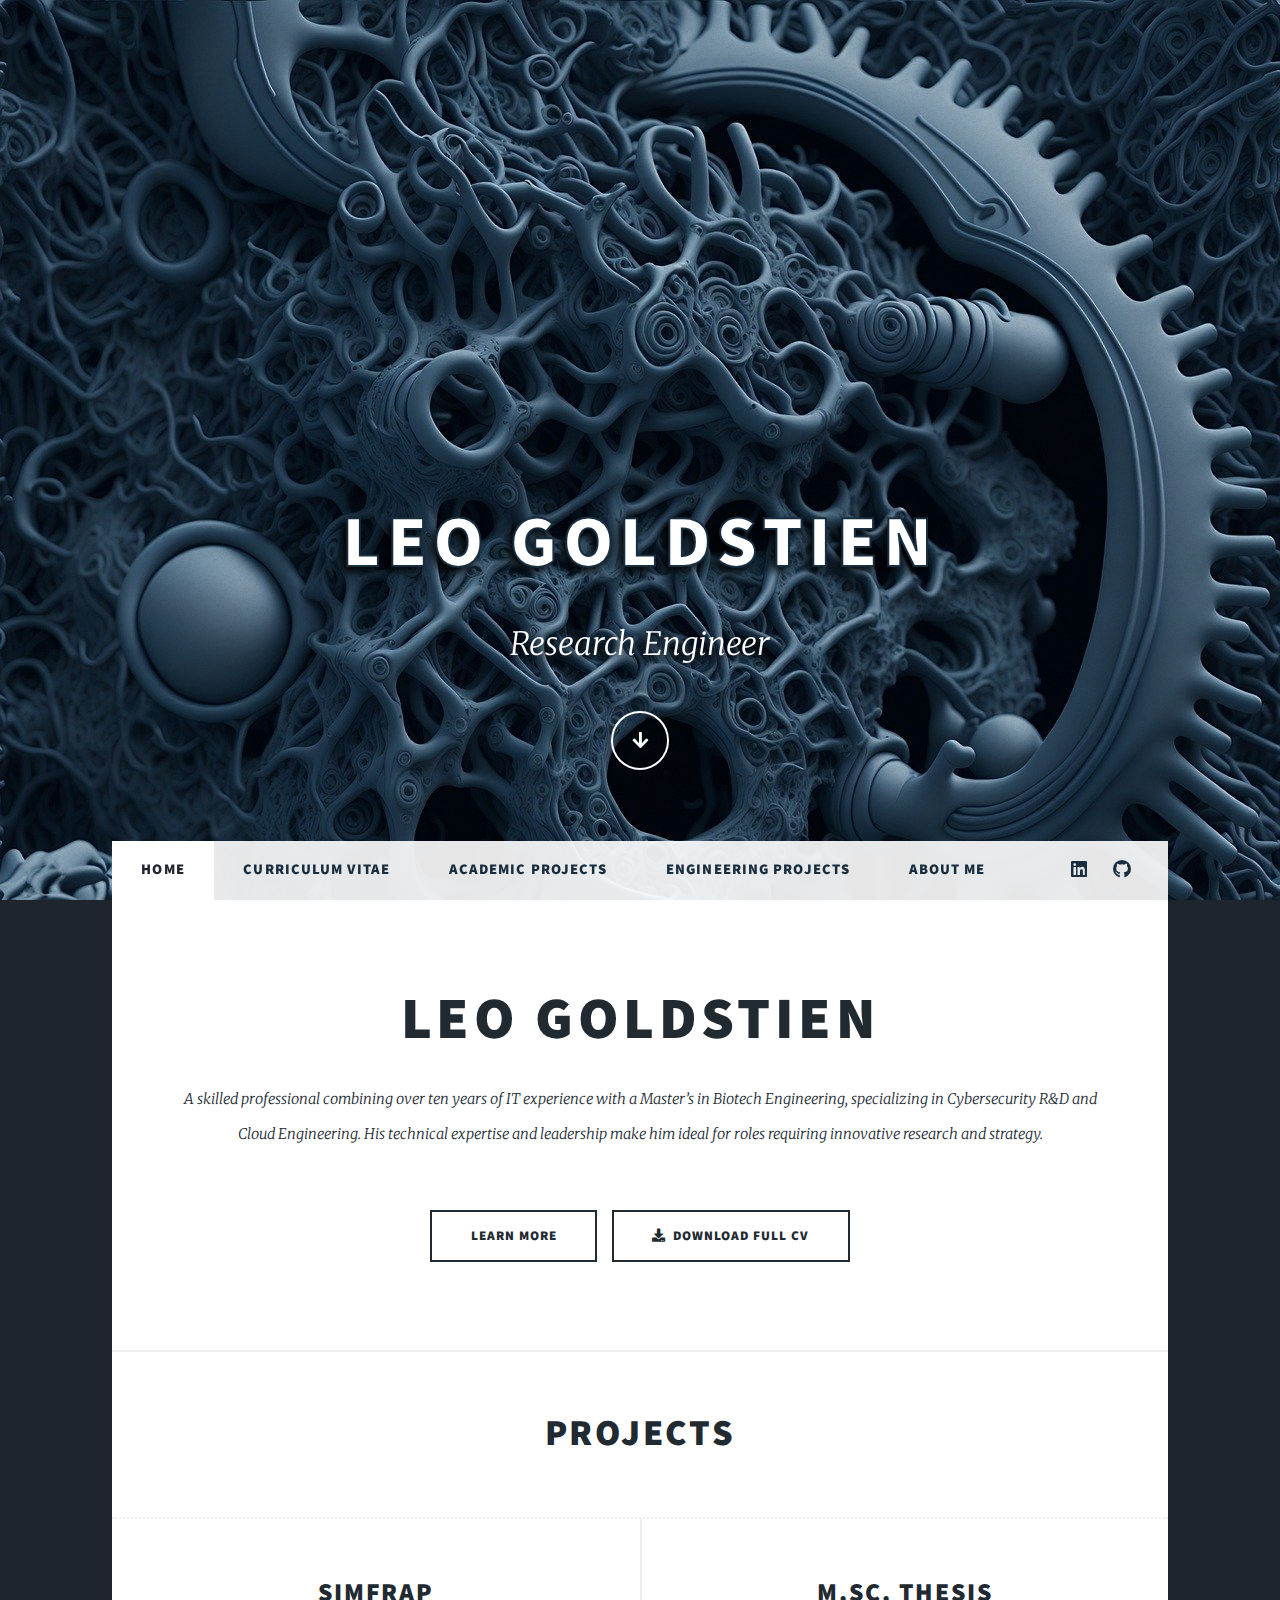
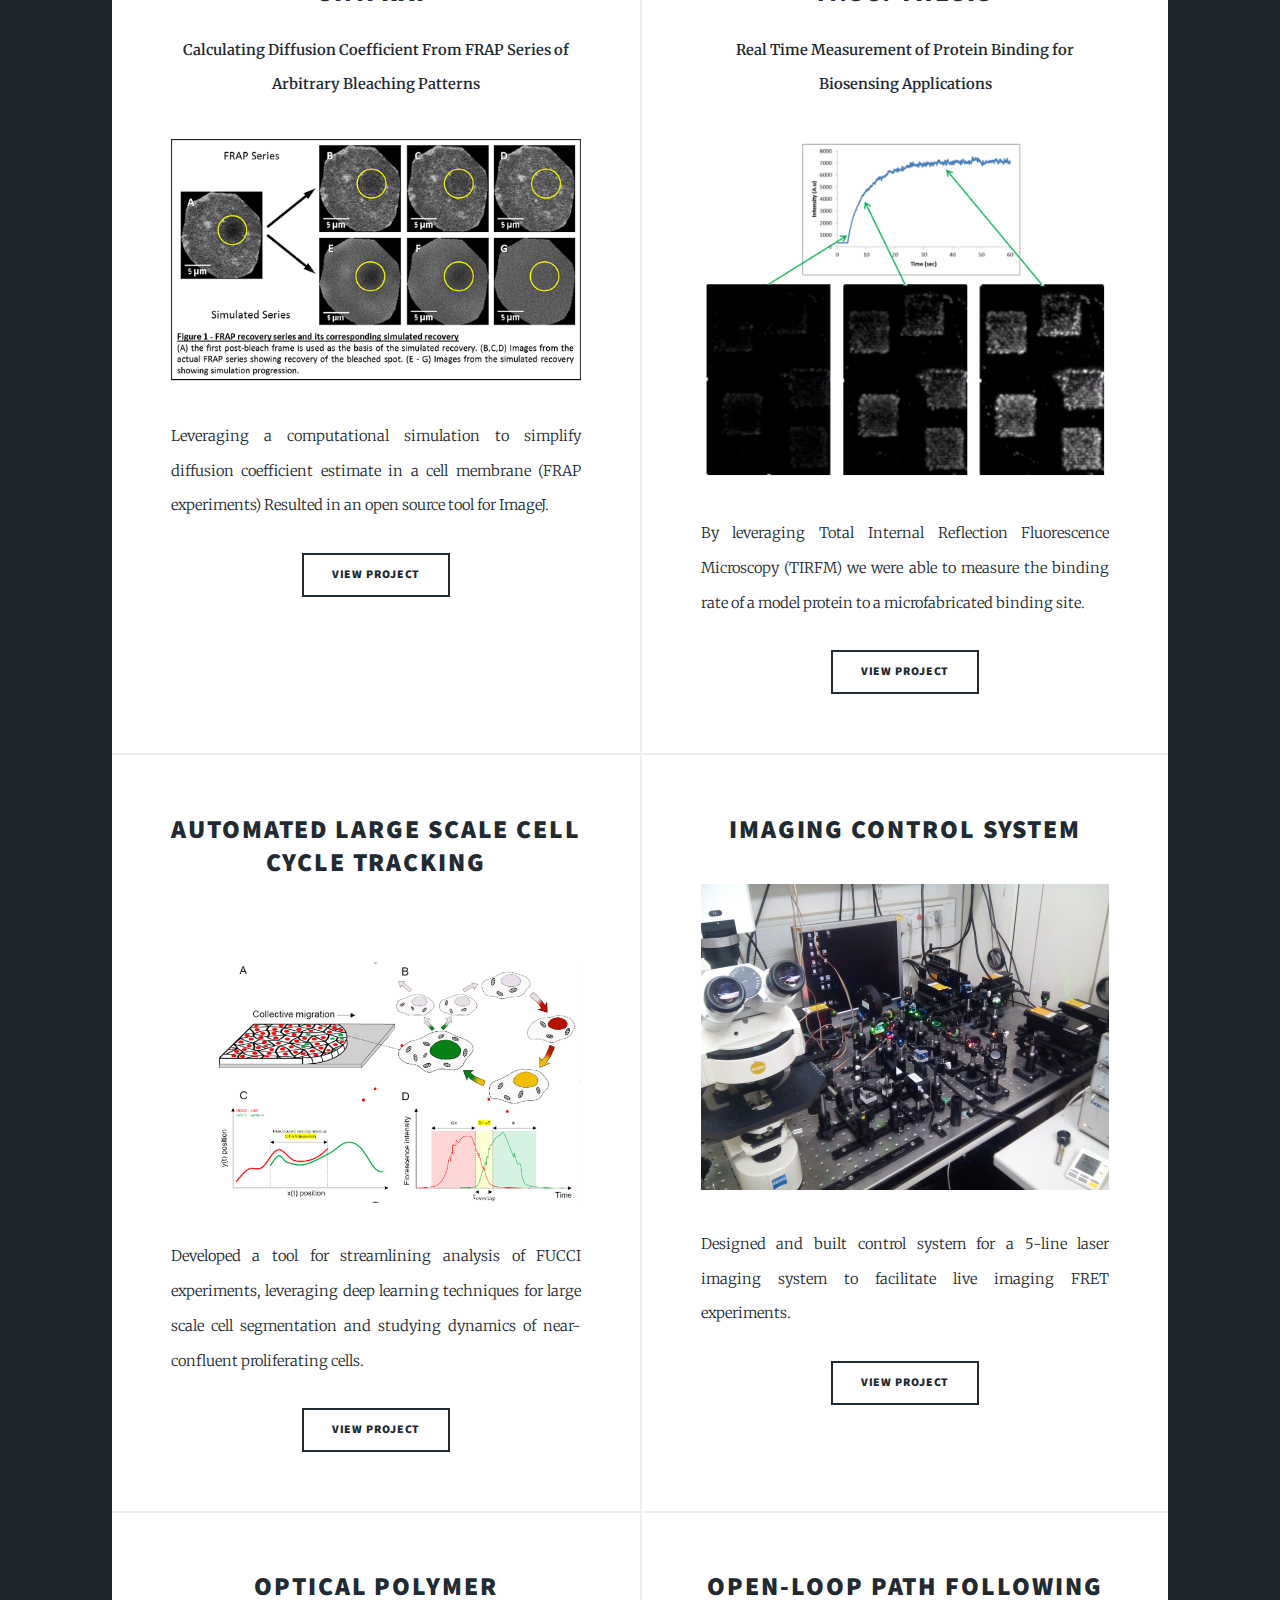
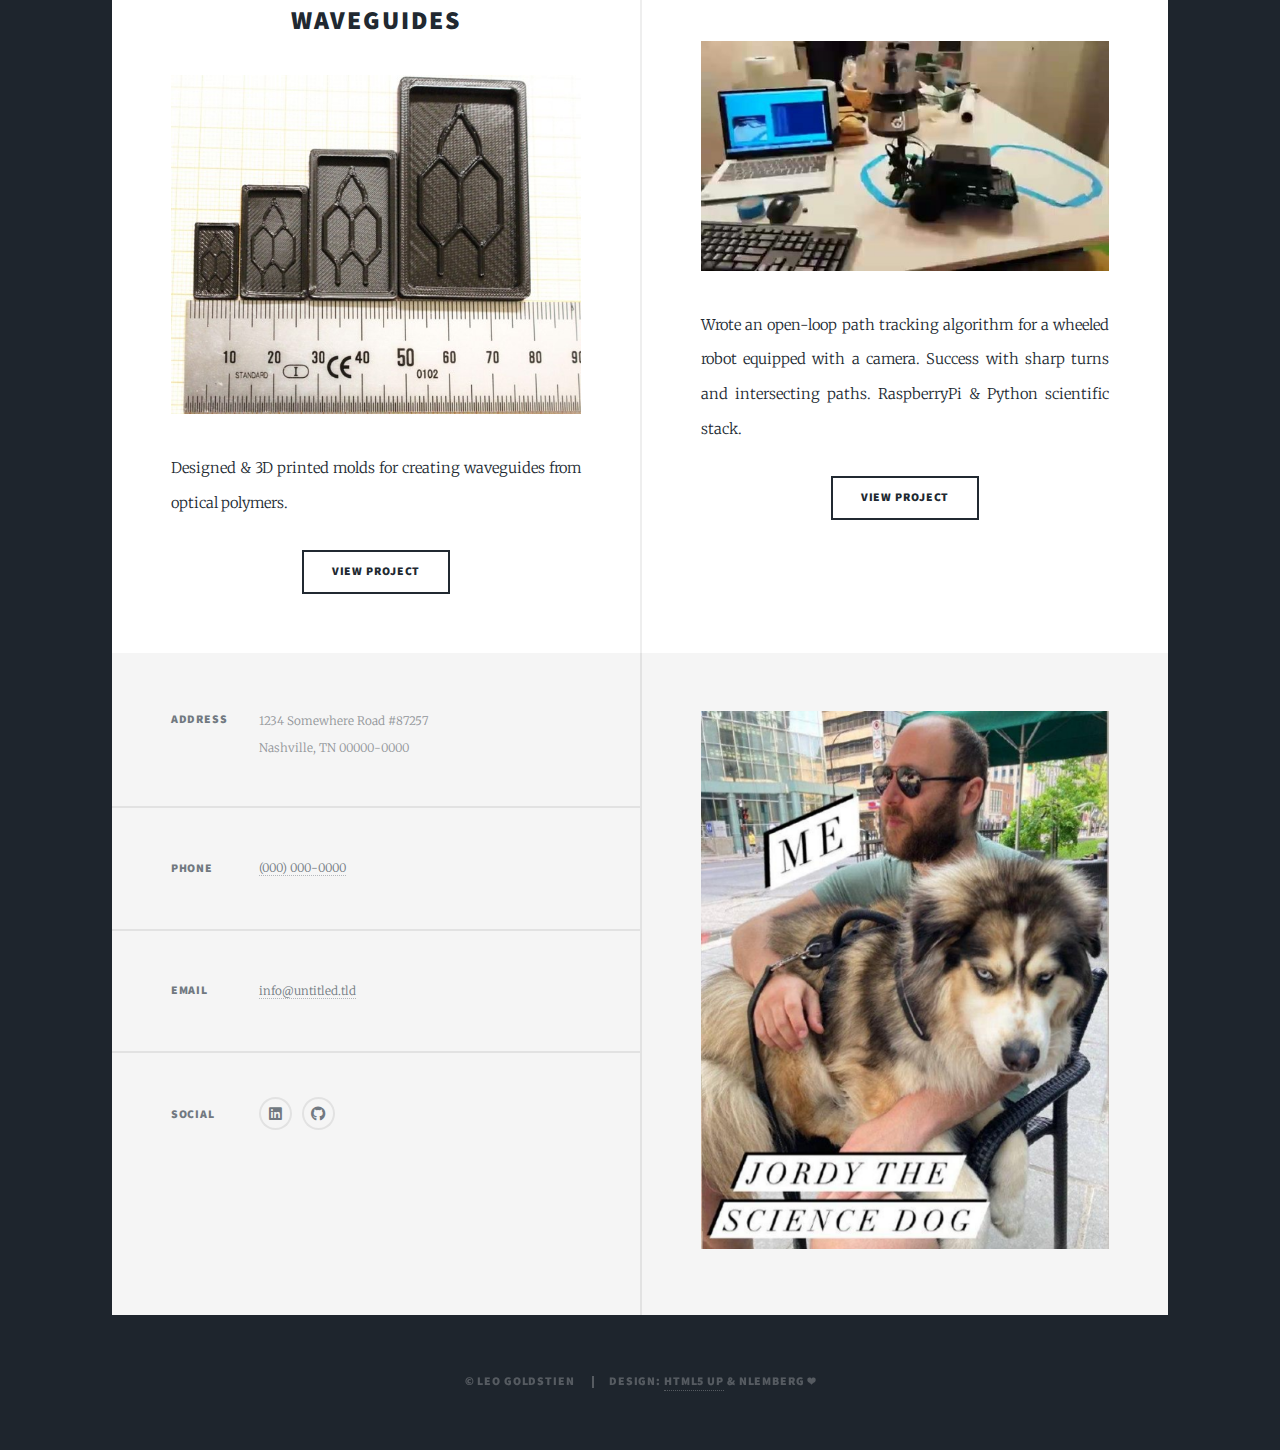
==== commit f6f1ff51: "Even shorter personal statement" ====
--- a/index.html
+++ b/index.html
@@ -66,13 +66,17 @@
           <!-- <span class="date">About Me</span> -->
           <h2><a href="cv.html">Leo Goldstien</a></h2>
           <p>
-            A dedicated professional, with a diverse skill set
+            <!-- A dedicated professional, with a diverse skill set
             that spans both academic and industry experience.
             With over a decade in the IT industry and a Master's in Biotech Engineering,
             his journey has been primarily focused on Research and Development activties
             within the Cybersecurity sector and more recently as a Cloud Engineer.
             His unique blend of technical expertise and leadership skills make him an asset to roles
-            that demand cutting-edge research and strategic oversight.
+            that demand cutting-edge research and strategic oversight. -->
+            A skilled professional combining over ten years of IT experience
+            with a Master’s in Biotech Engineering, specializing in Cybersecurity R&D and
+            Cloud Engineering. His technical expertise and leadership make him ideal for
+            roles requiring innovative research and strategy.
           </p>
         </header>
         <ul class="actions special">
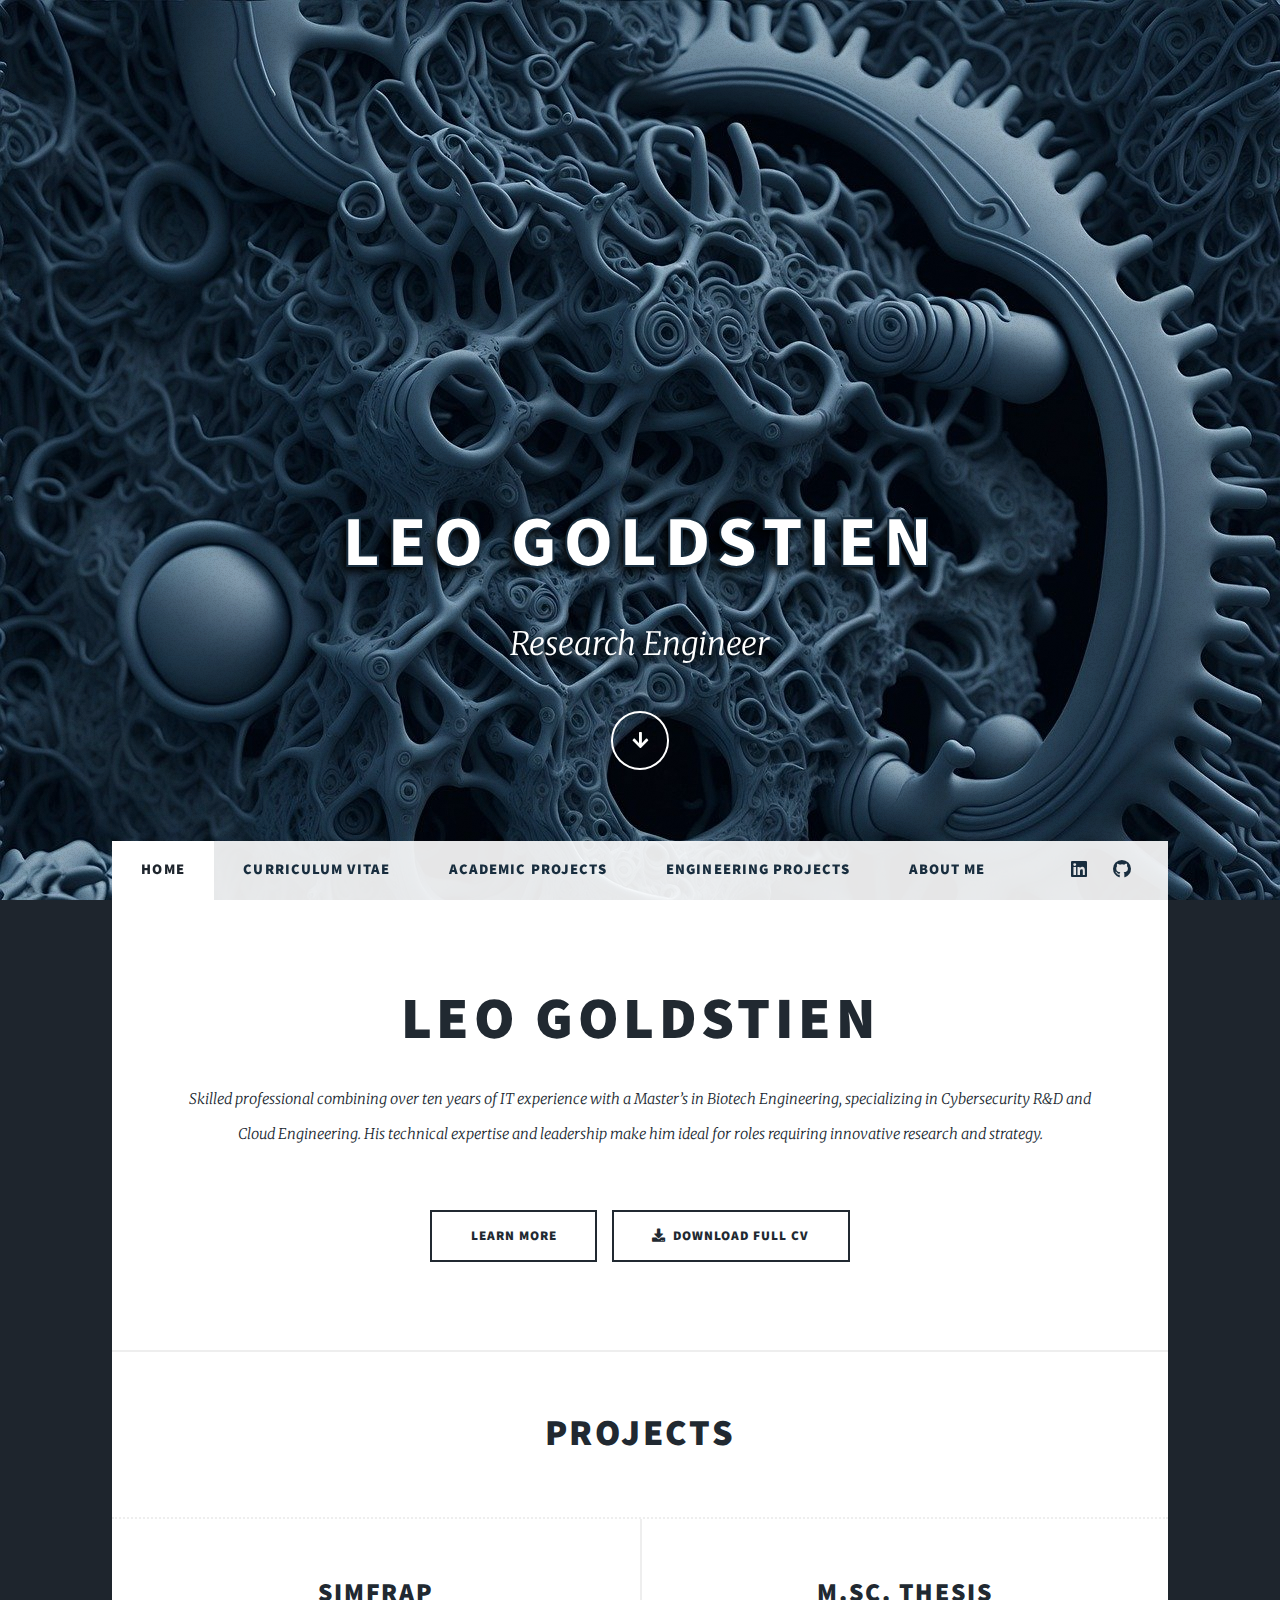
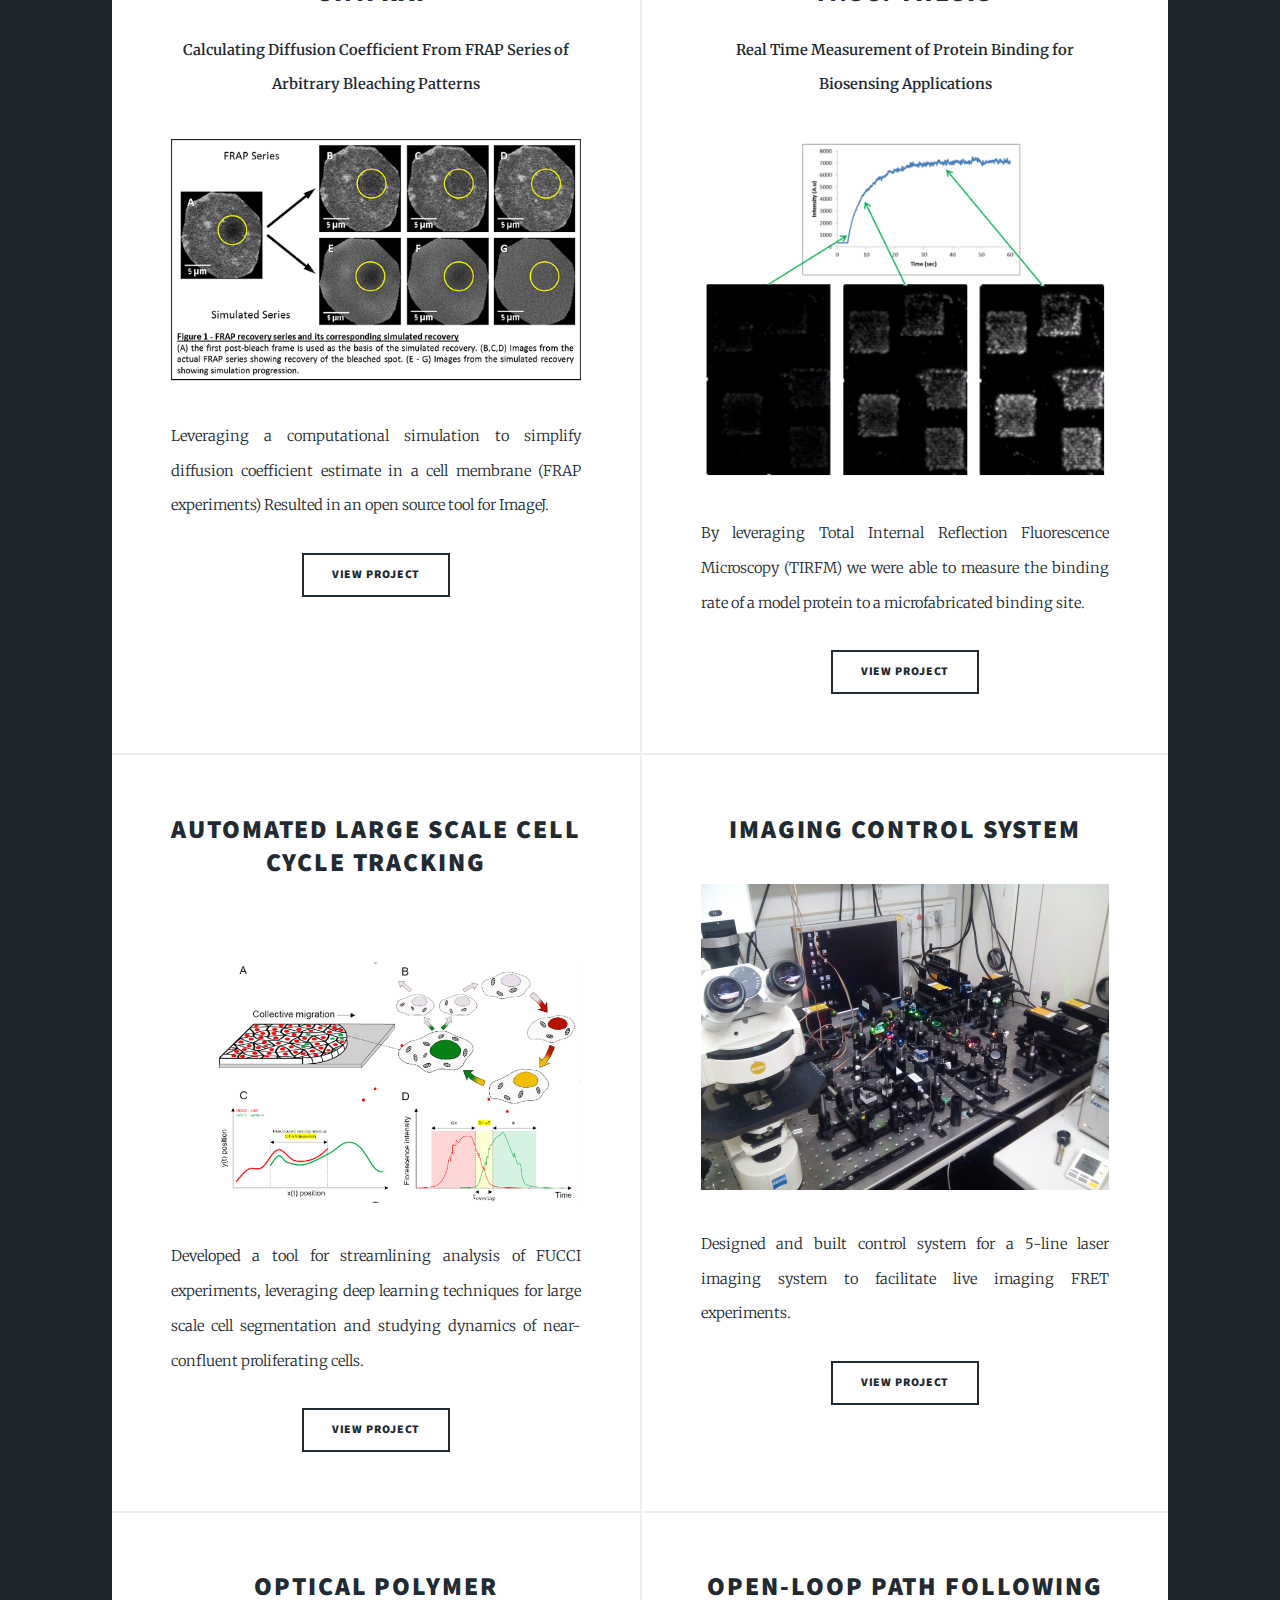
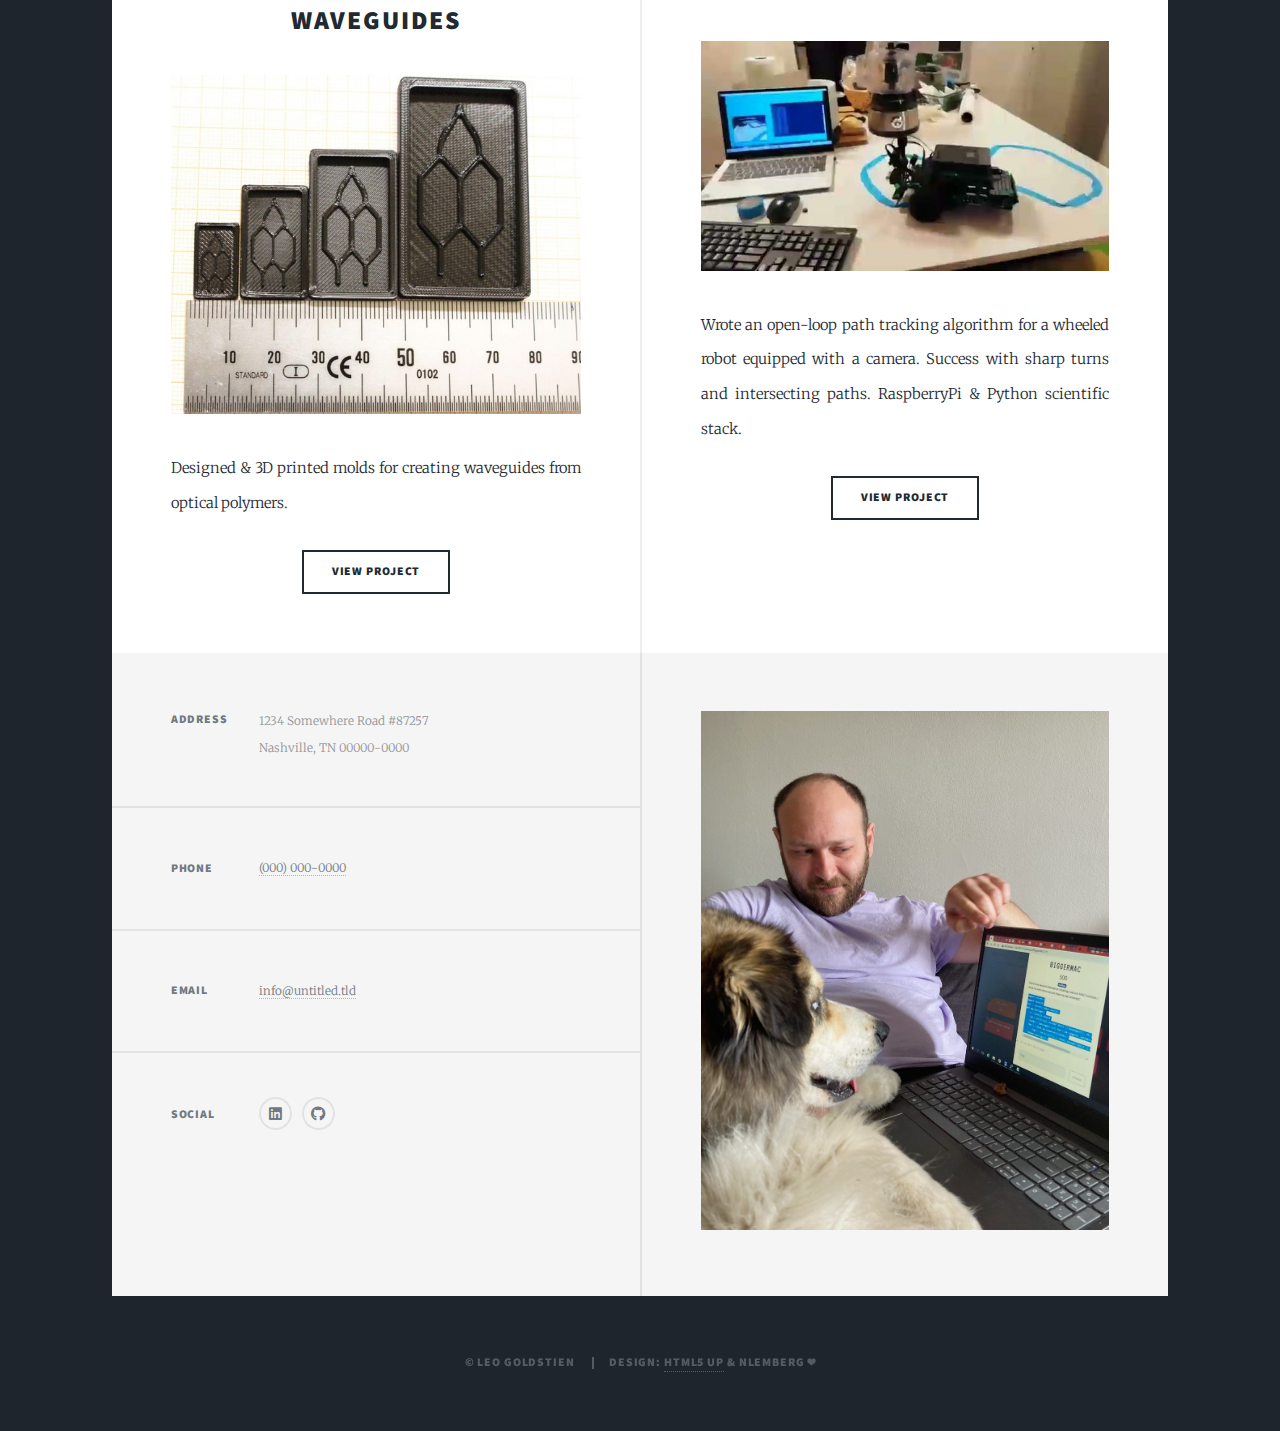
==== commit 179bfd68: "Typo" ====
--- a/index.html
+++ b/index.html
@@ -73,7 +73,7 @@
             within the Cybersecurity sector and more recently as a Cloud Engineer.
             His unique blend of technical expertise and leadership skills make him an asset to roles
             that demand cutting-edge research and strategic oversight. -->
-            A skilled professional combining over ten years of IT experience
+            Skilled professional combining over ten years of IT experience
             with a Master’s in Biotech Engineering, specializing in Cybersecurity R&D and
             Cloud Engineering. His technical expertise and leadership make him ideal for
             roles requiring innovative research and strategy.
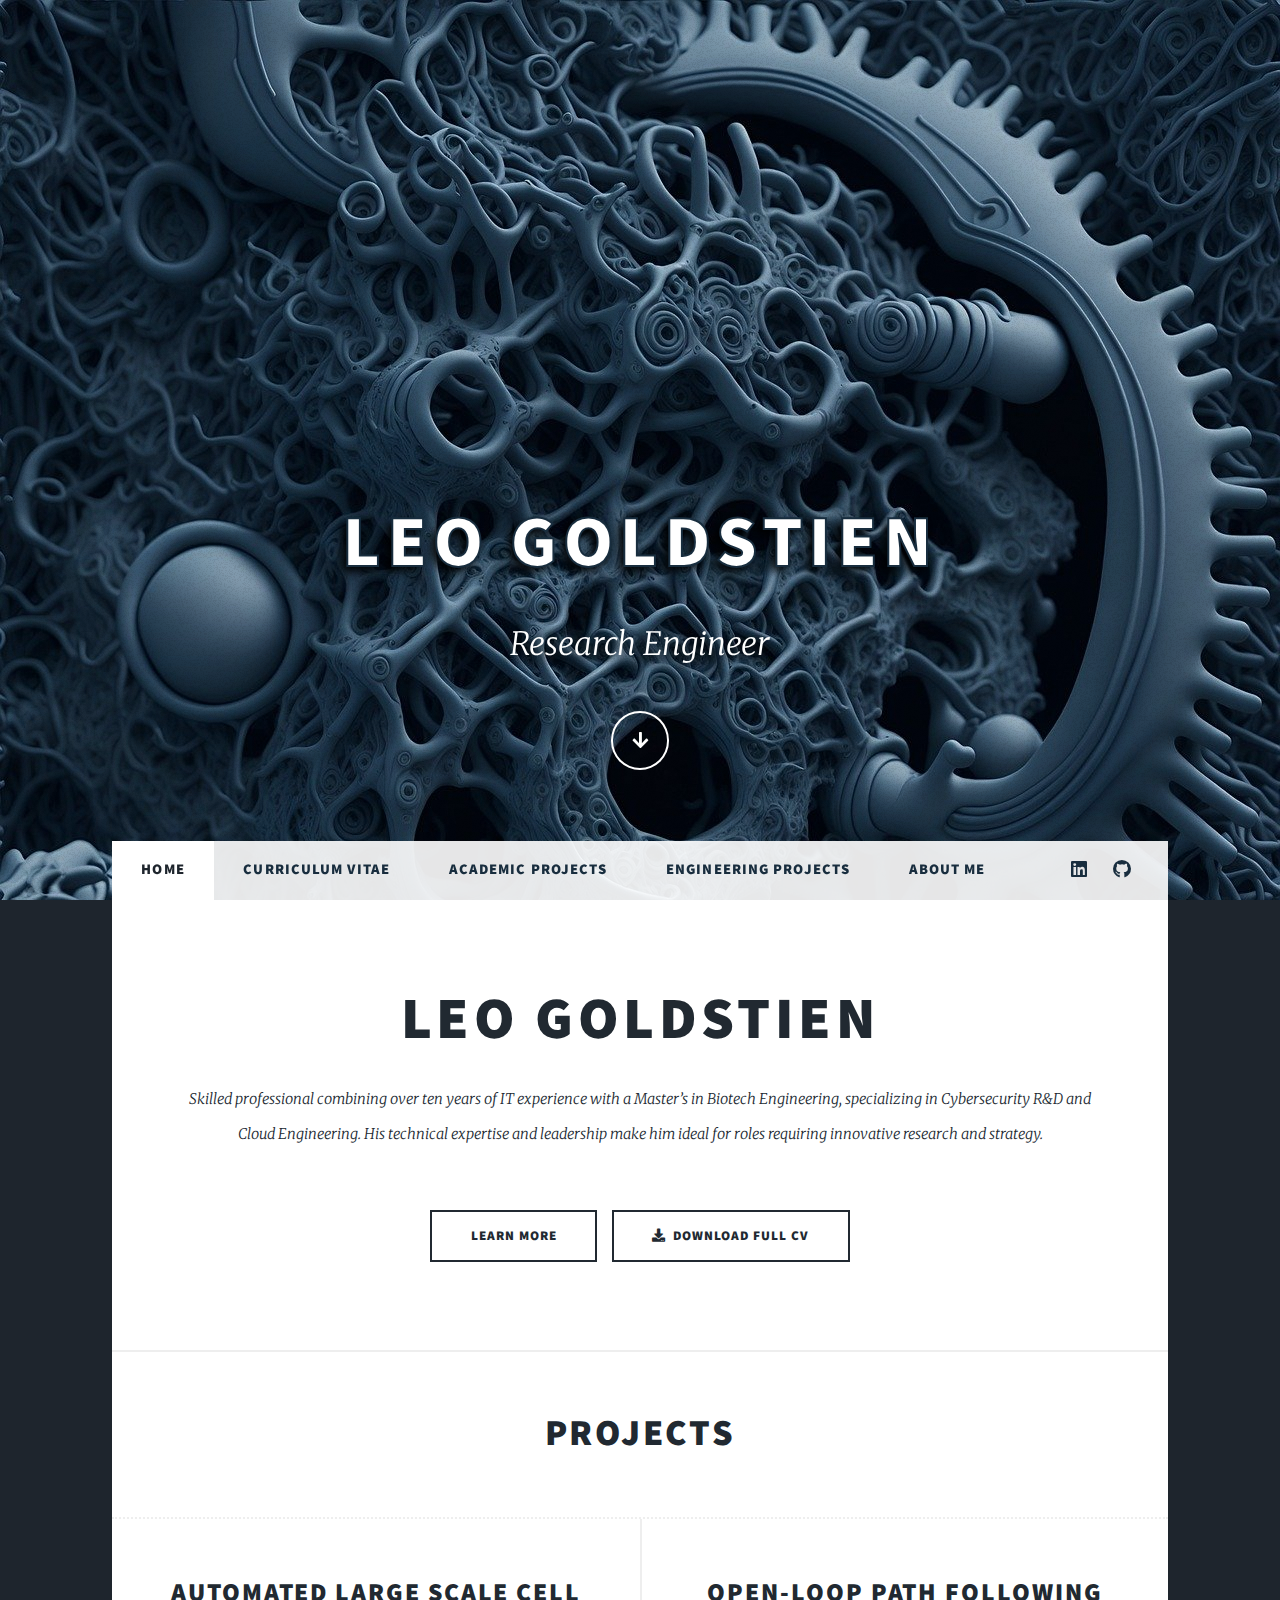
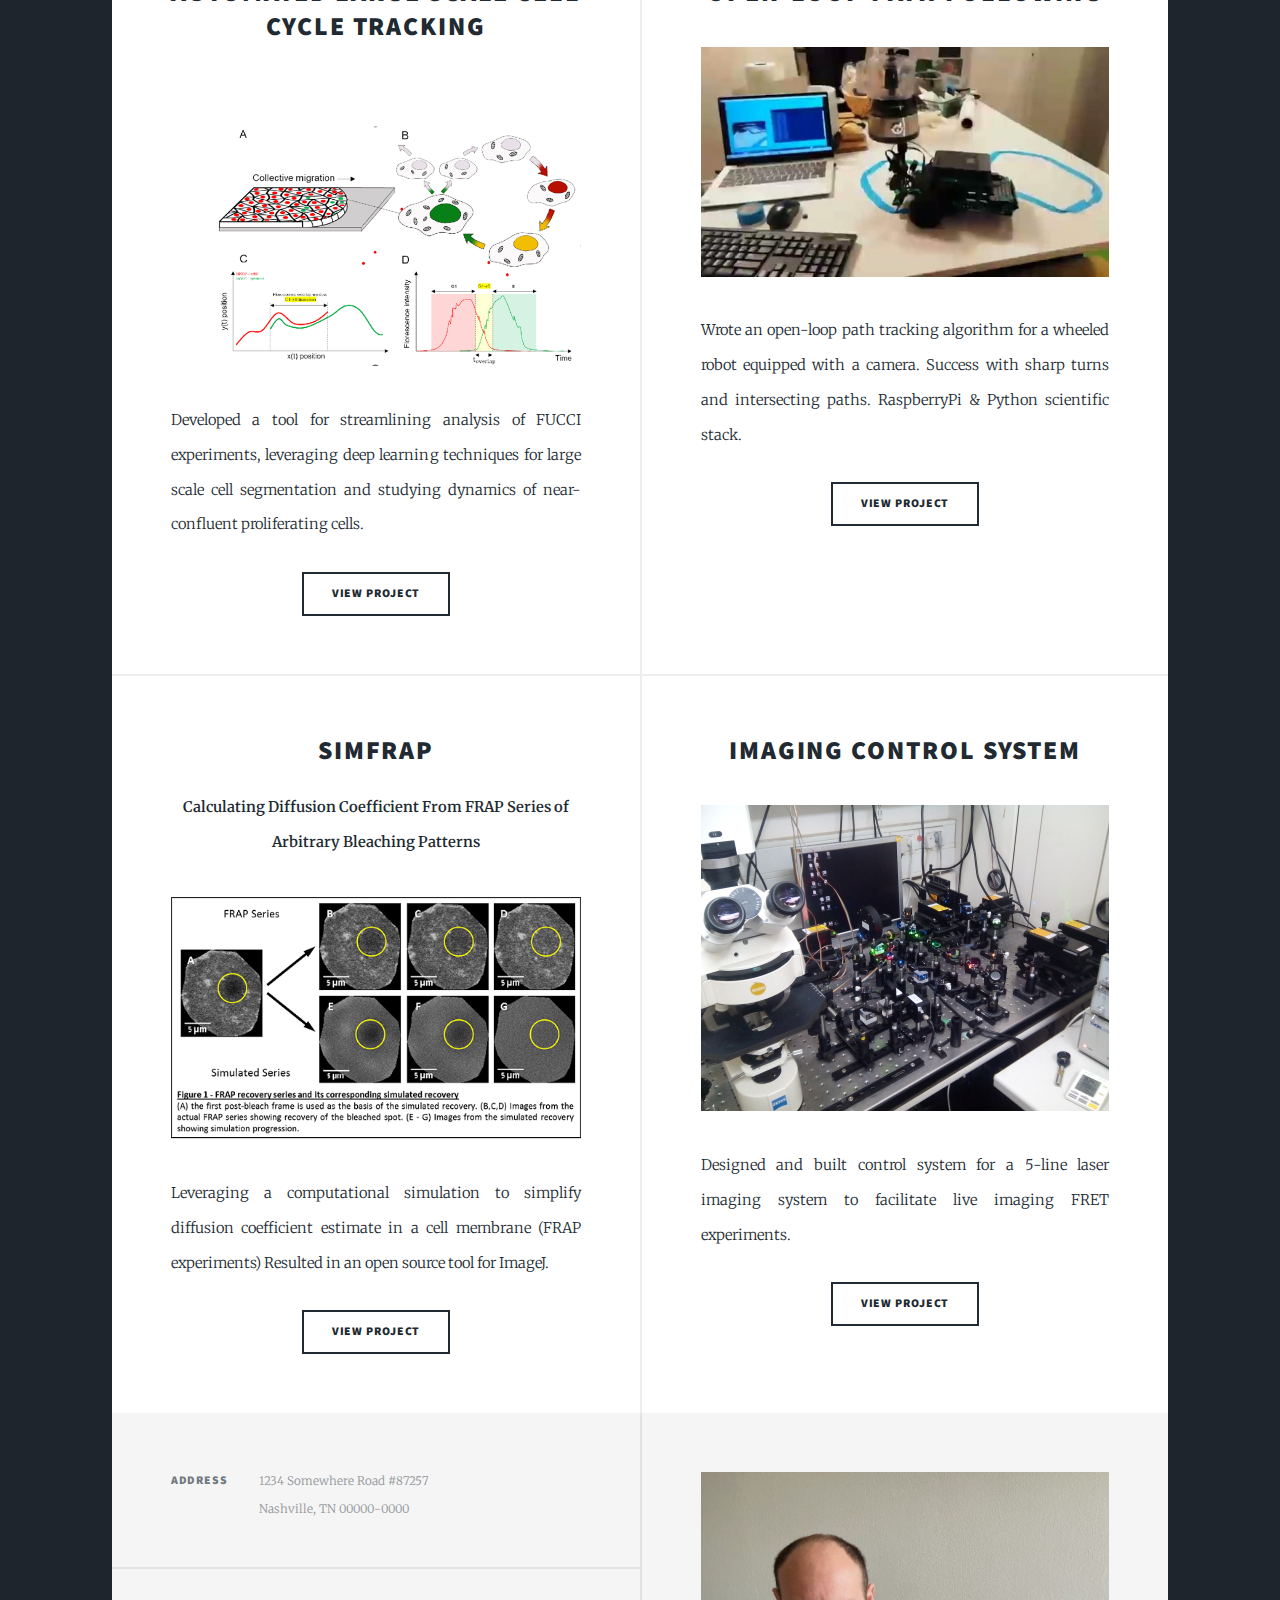
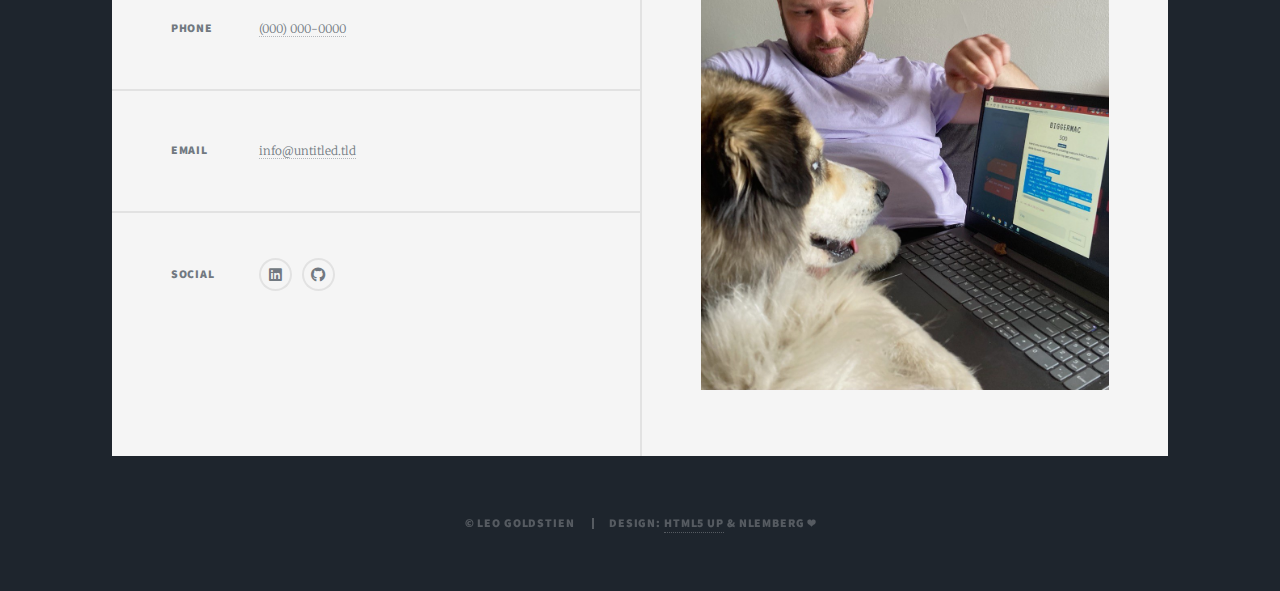
==== commit 28eb0e6e: "Reordered projects in index page" ====
--- a/index.html
+++ b/index.html
@@ -94,6 +94,46 @@
       </header>
       <section class="posts">
         <!-- Projects listed left to right, top to bottom -->
+        <!-- PROJECT #3 -->
+        <article>
+          <header>
+            <h2>
+              <a href="academic_projects.html#FUCCI">Automated Large Scale Cell Cycle Tracking
+              </a>
+            </h2>
+          </header>
+          <a href="#" class="image fit"><img src="images/FUCCI_2.png" alt="Cell Cycle Diagram" /></a>
+          <p>
+            Developed a tool for streamlining analysis of FUCCI experiments,
+            leveraging deep learning techniques for large scale cell
+            segmentation and studying dynamics of near-confluent proliferating
+            cells.
+          </p>
+          <ul class="actions special">
+            <li>
+              <a href="academic_projects.html#FUCCI" class="button">View Project</a>
+            </li>
+          </ul>
+        </article>
+        <!-- PROJECT #6 -->
+        <article>
+          <header>
+            <h2>
+              <a href="engineering_projects.html#Open-loop_Path_Following">Open-loop Path Following</a>
+            </h2>
+          </header>
+          <a href="#" class="image fit"><img src="images/Robot_1.jpg" alt="" /></a>
+          <p>
+            Wrote an open-loop path tracking algorithm for a wheeled robot
+            equipped with a camera. Success with sharp turns and intersecting
+            paths. RaspberryPi & Python scientific stack.
+          </p>
+          <ul class="actions special">
+            <li>
+              <a href="engineering_projects.html#Open-loop_Path_Following" class="button">View Project</a>
+            </li>
+          </ul>
+        </article>
         <!-- PROJECT #1 -->
         <article>
           <header>
@@ -118,47 +158,8 @@
           </ul>
         </article>
         <!-- PROJECT #2 -->
-        <article>
-          <header>
-            <h2>
-              <a href="academic_projects.html#Msc_thesis">M.Sc. Thesis</a>
-            </h2>
-            <b>Real Time Measurement of Protein Binding for Biosensing
-              Applications</b>
-          </header>
-          <a href="#" class="image fit"><img src="images/MSC_0.png" alt="" /></a>
-          <p>
-            By leveraging Total Internal Reflection Fluorescence Microscopy
-            (TIRFM) we were able to measure the binding rate of a model
-            protein to a microfabricated binding site.
-          </p>
-          <ul class="actions special">
-            <li>
-              <a href="academic_projects.html#Msc_thesis" class="button">View Project</a>
-            </li>
-          </ul>
-        </article>
-        <!-- PROJECT #3 -->
-        <article>
-          <header>
-            <h2>
-              <a href="academic_projects.html#FUCCI">Automated Large Scale Cell Cycle Tracking
-              </a>
-            </h2>
-          </header>
-          <a href="#" class="image fit"><img src="images/FUCCI_2.png" alt="Cell Cycle Diagram" /></a>
-          <p>
-            Developed a tool for streamlining analysis of FUCCI experiments,
-            leveraging deep learning techniques for large scale cell
-            segmentation and studying dynamics of near-confluent proliferating
-            cells.
-          </p>
-          <ul class="actions special">
-            <li>
-              <a href="academic_projects.html#FUCCI" class="button">View Project</a>
-            </li>
-          </ul>
-        </article>
+
+
         <!-- PROJECT #4 -->
         <article>
           <header>
@@ -178,43 +179,8 @@
           </ul>
         </article>
         <!-- PROJECT #5 -->
-        <article>
-          <header>
-            <h2>
-              <a href="engineering_projects.html#Optical_Polymer_Waveguides">Optical Polymer Waveguides
-              </a>
-            </h2>
-          </header>
-          <a href="#" class="image fit"><img src="images/3D_1.jpg" alt="3D printed molds" /></a>
-          <p>
-            Designed & 3D printed molds for creating waveguides from optical
-            polymers.
-          </p>
-          <ul class="actions special">
-            <li>
-              <a href="engineering_projects.html#Optical_Polymer_Waveguides" class="button">View Project</a>
-            </li>
-          </ul>
-        </article>
-        <!-- PROJECT #6 -->
-        <article>
-          <header>
-            <h2>
-              <a href="engineering_projects.html#Open-loop_Path_Following">Open-loop Path Following</a>
-            </h2>
-          </header>
-          <a href="#" class="image fit"><img src="images/Robot_1.jpg" alt="" /></a>
-          <p>
-            Wrote an open-loop path tracking algorithm for a wheeled robot
-            equipped with a camera. Success with sharp turns and intersecting
-            paths. RaspberryPi & Python scientific stack.
-          </p>
-          <ul class="actions special">
-            <li>
-              <a href="engineering_projects.html#Open-loop_Path_Following" class="button">View Project</a>
-            </li>
-          </ul>
-        </article>
+
+
       </section>
 
       <!-- Footer -->
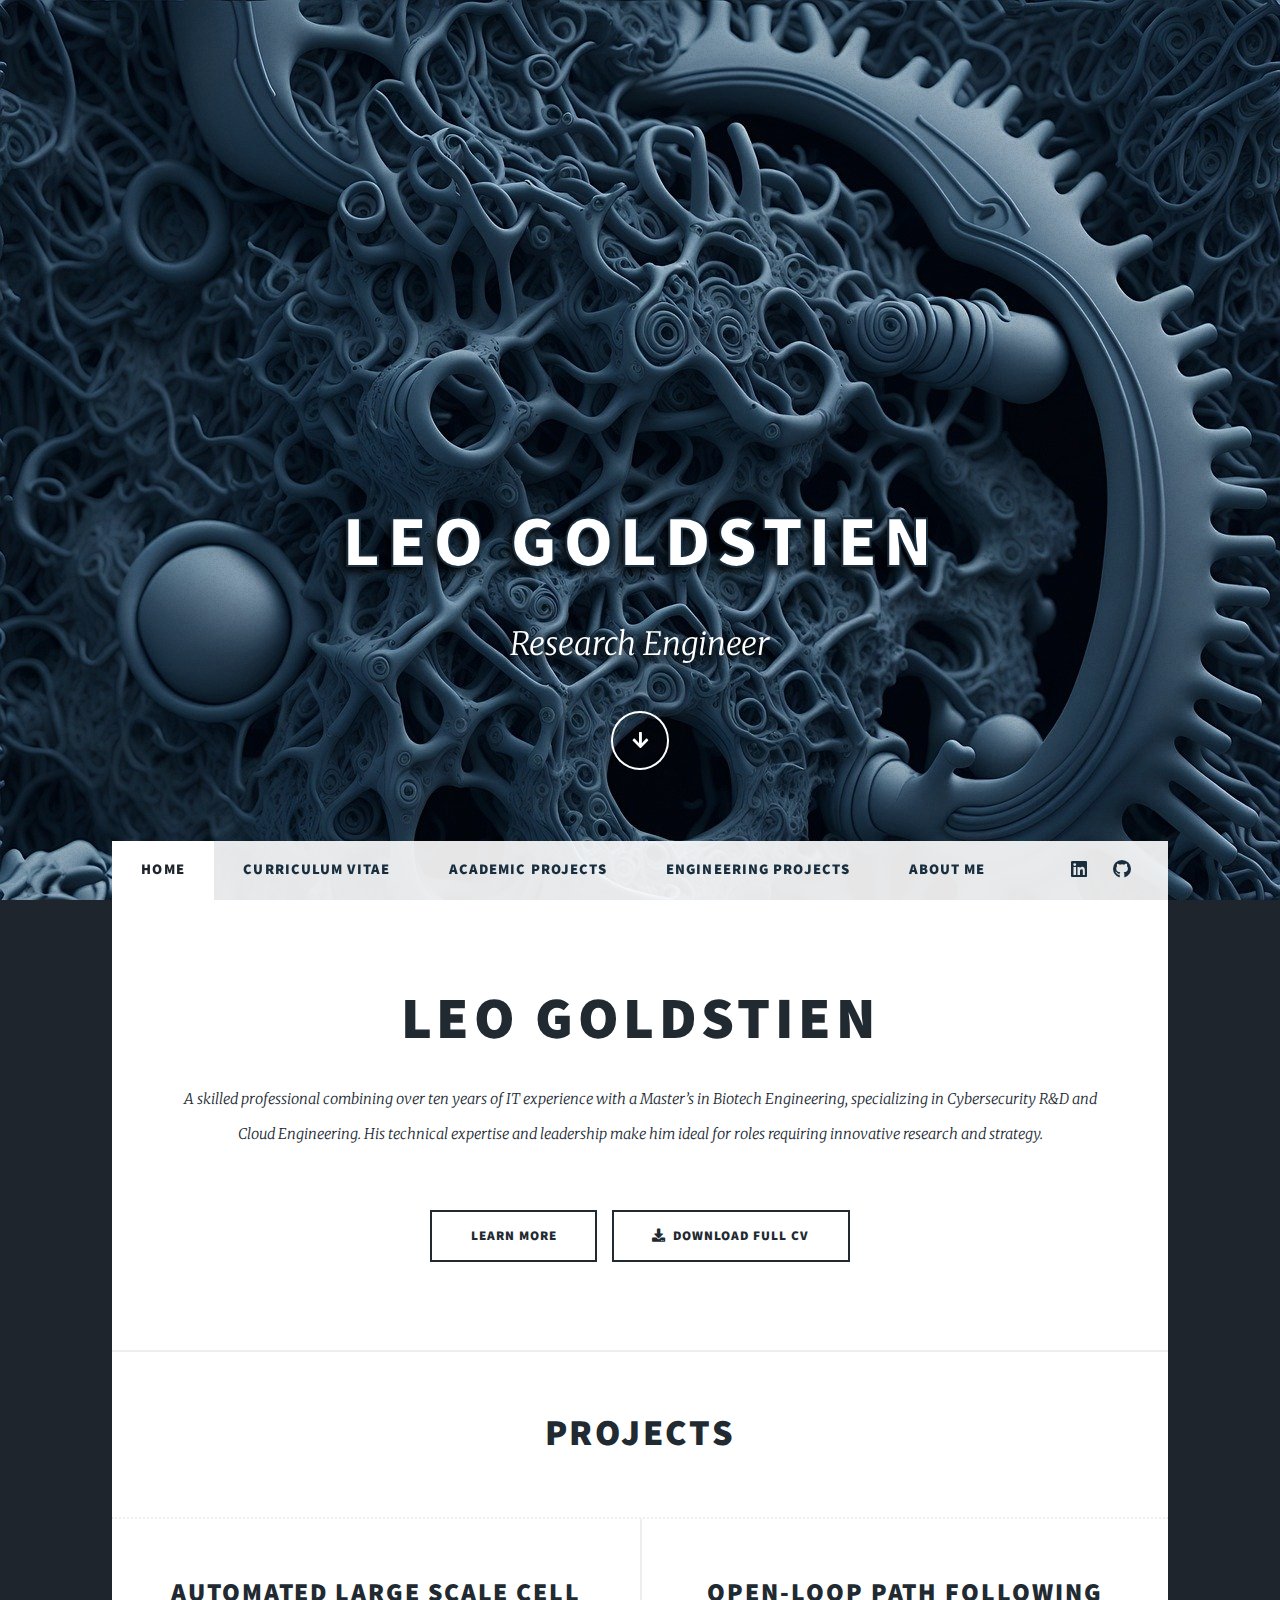
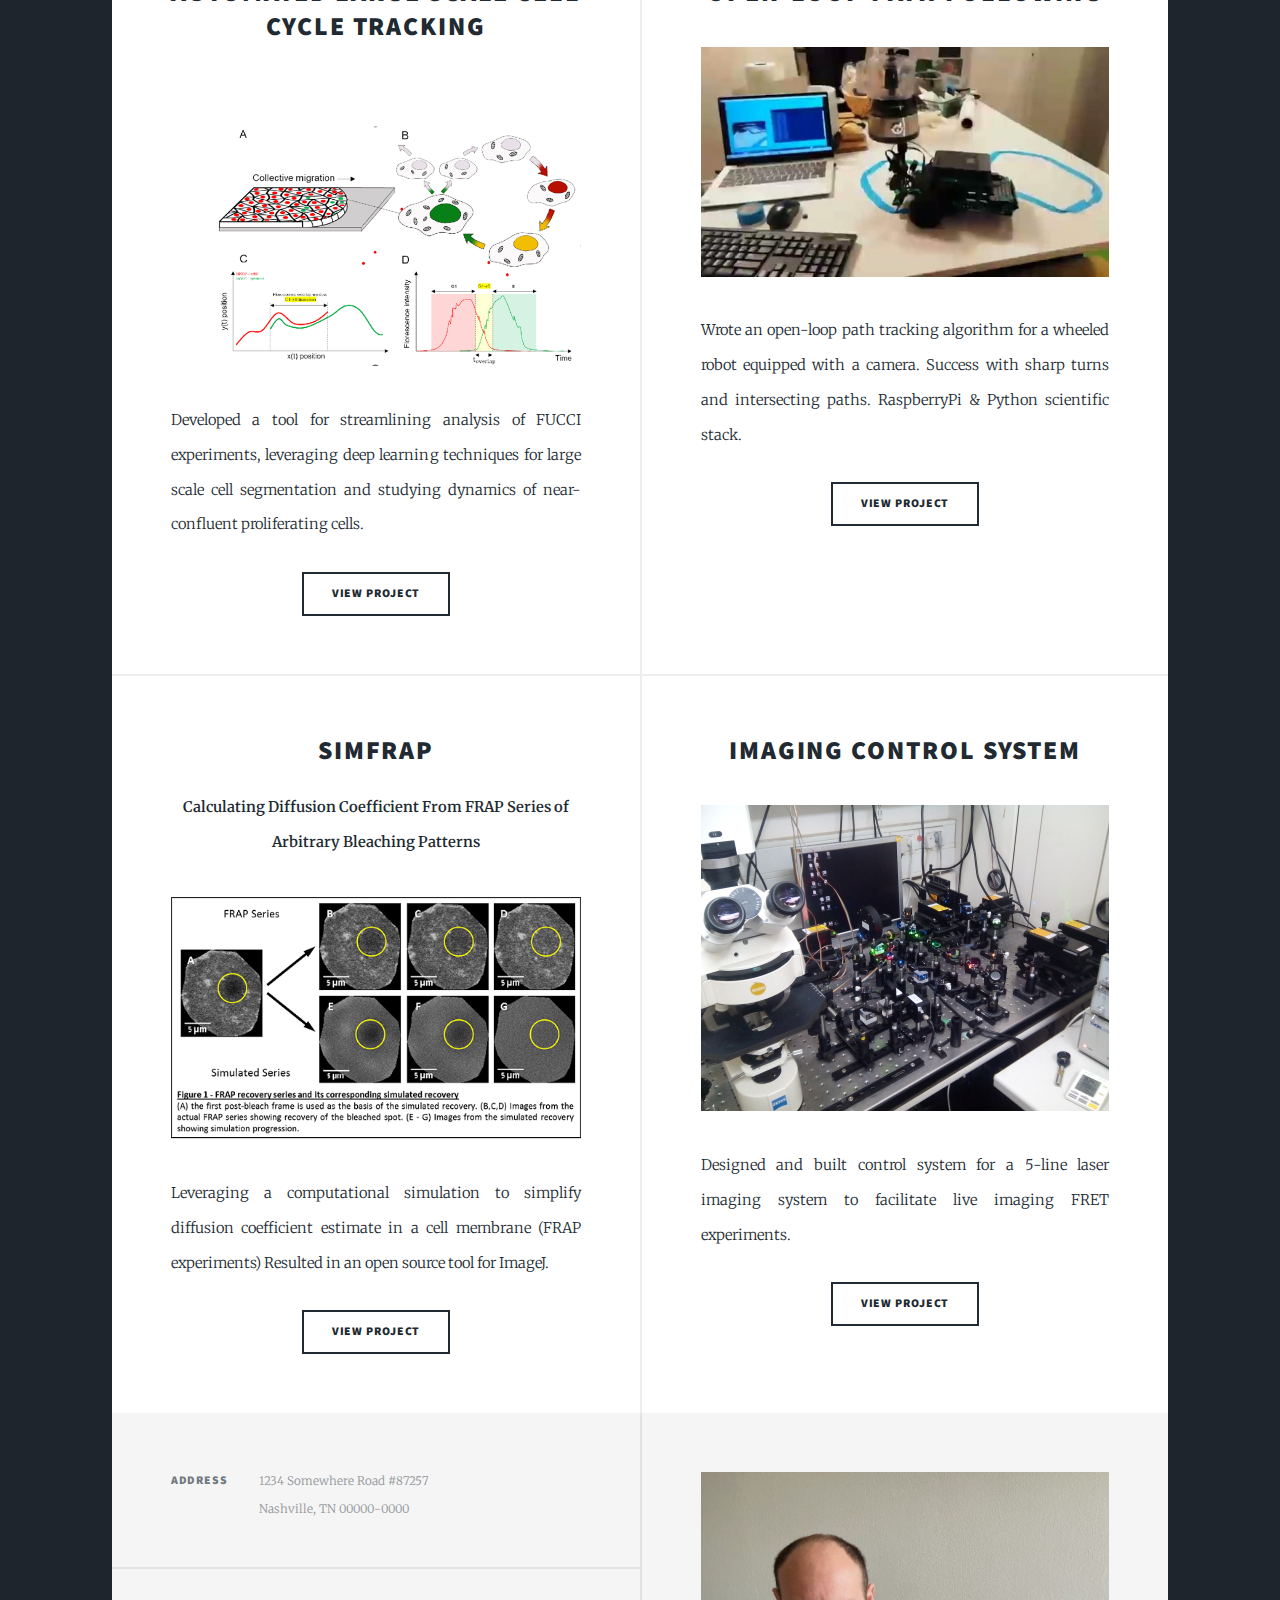
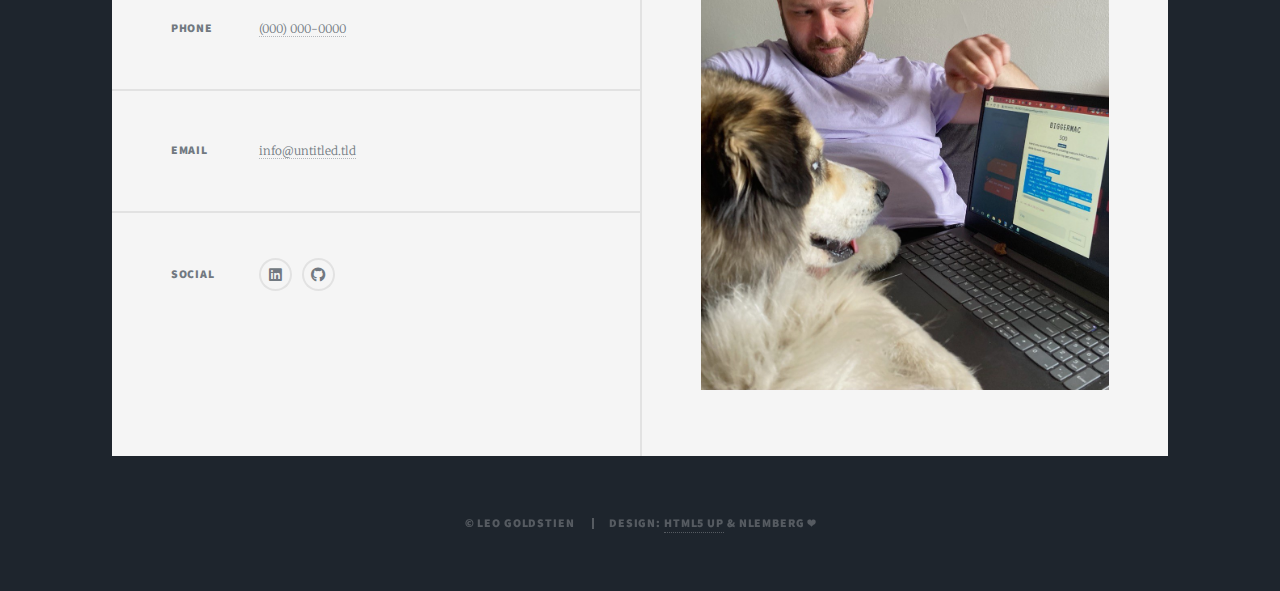
==== commit 8f4f6d3a: "typo" ====
--- a/index.html
+++ b/index.html
@@ -73,7 +73,7 @@
             within the Cybersecurity sector and more recently as a Cloud Engineer.
             His unique blend of technical expertise and leadership skills make him an asset to roles
             that demand cutting-edge research and strategic oversight. -->
-            Skilled professional combining over ten years of IT experience
+            A skilled professional combining over ten years of IT experience
             with a Master’s in Biotech Engineering, specializing in Cybersecurity R&D and
             Cloud Engineering. His technical expertise and leadership make him ideal for
             roles requiring innovative research and strategy.
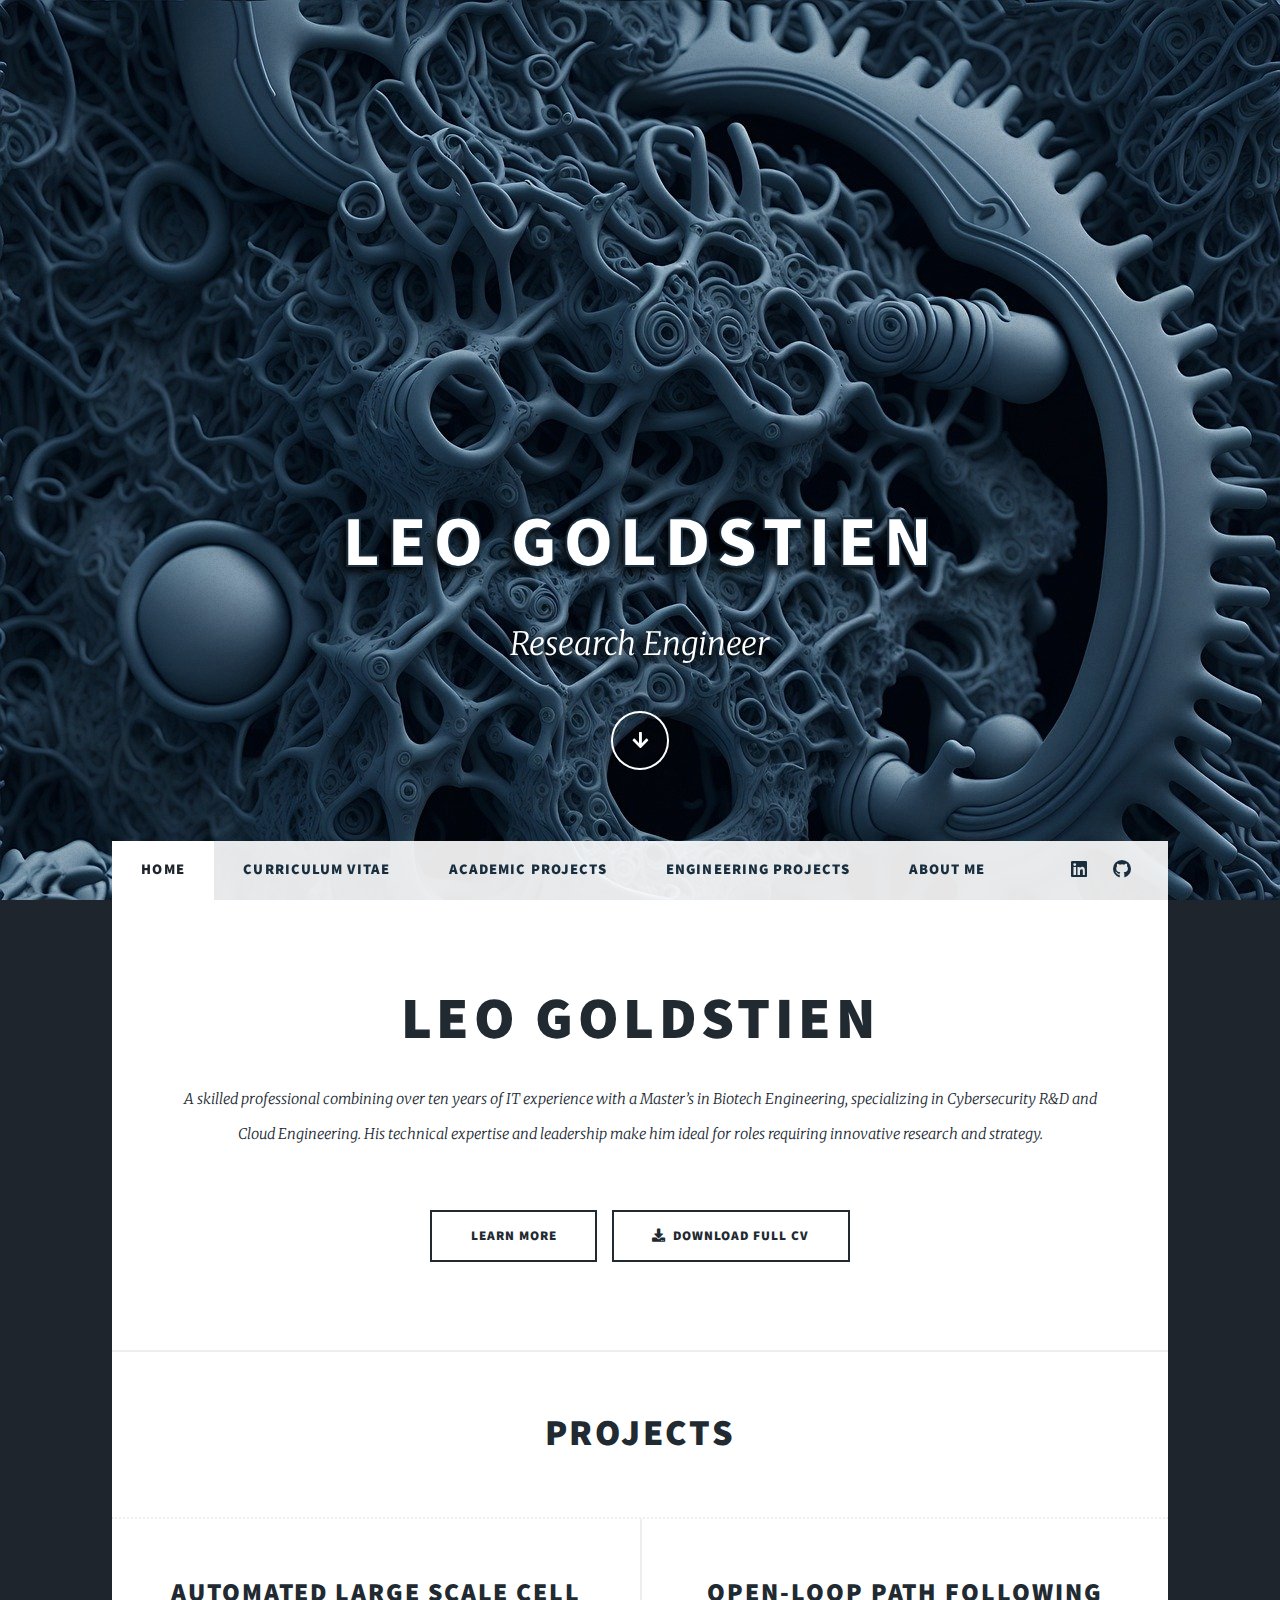
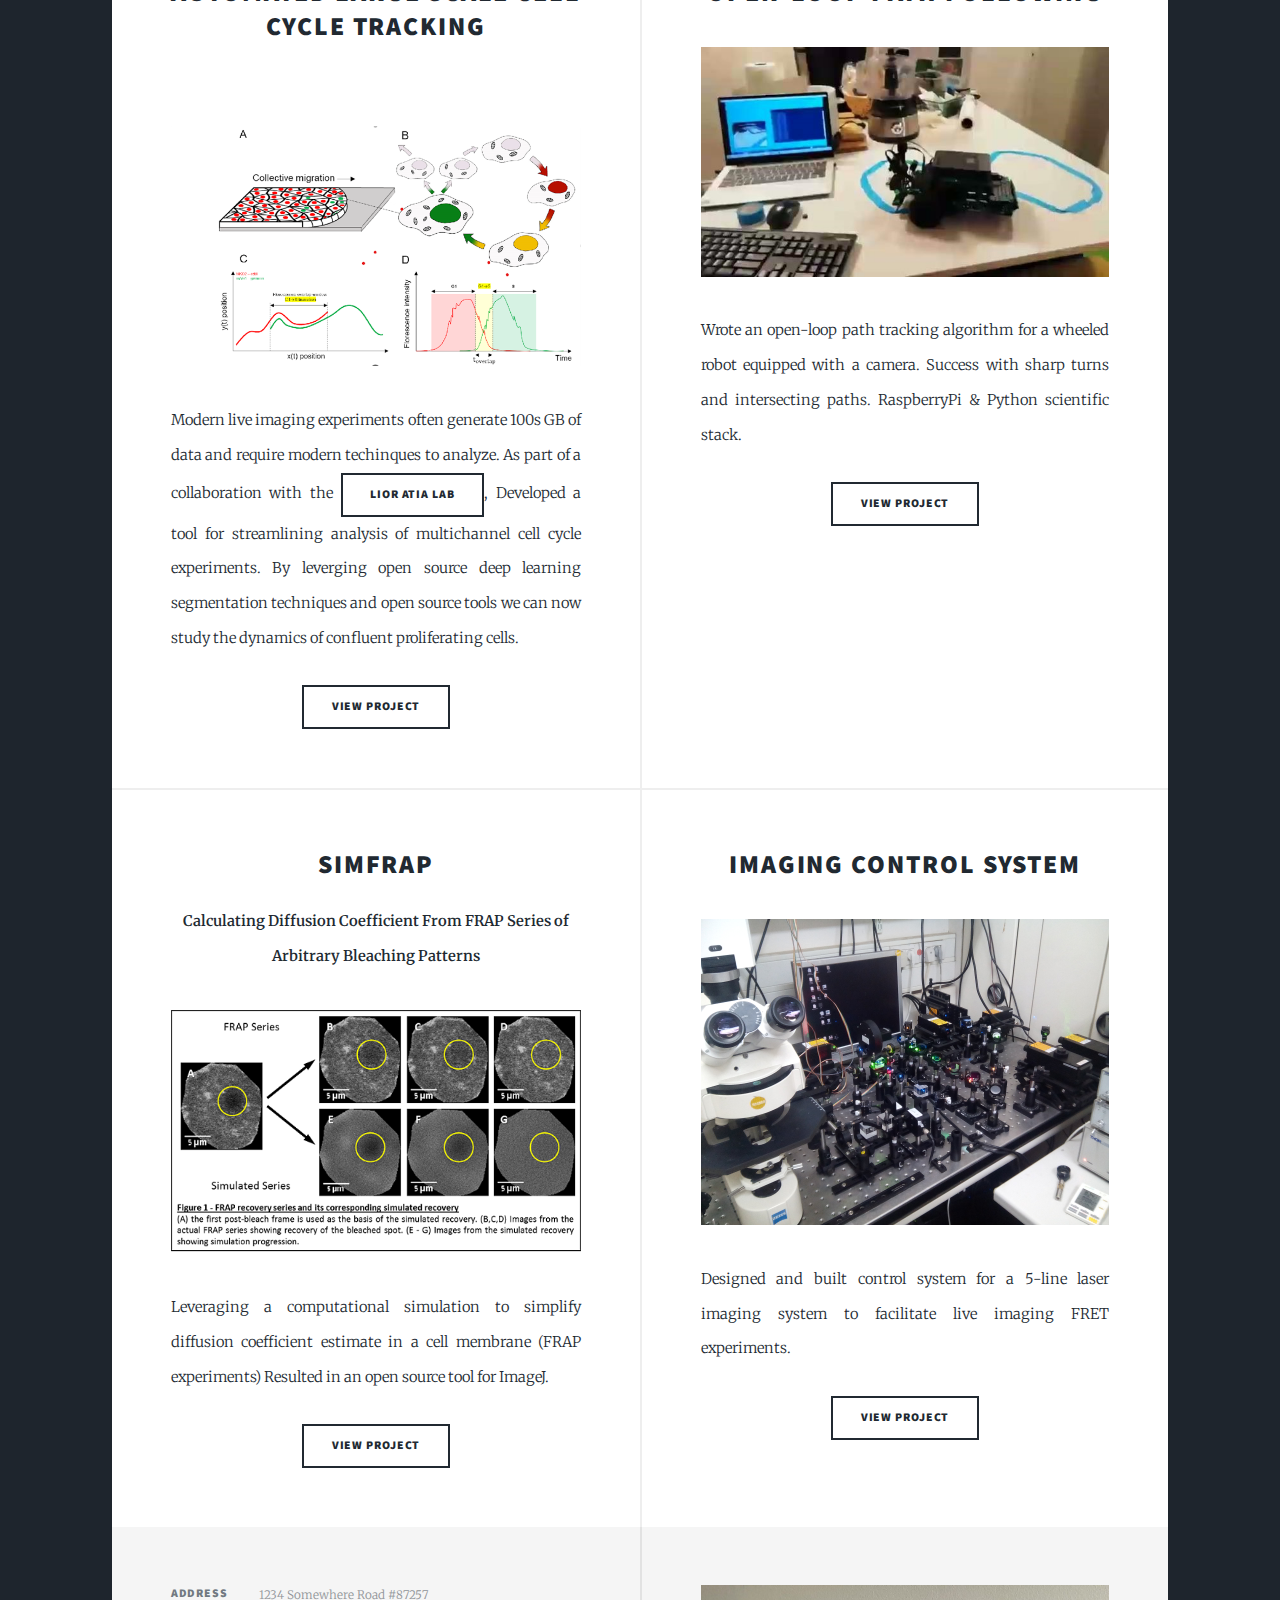
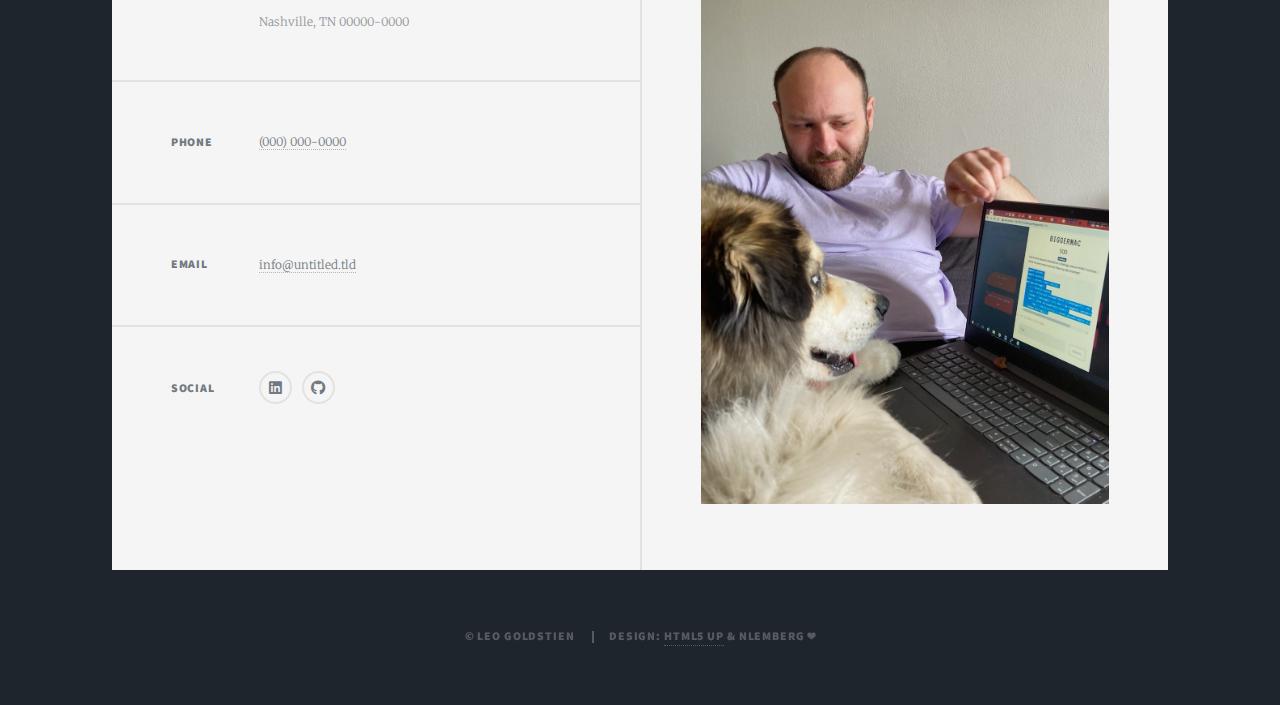
==== commit 7245a8c3: "Updated minor section" ====
--- a/index.html
+++ b/index.html
@@ -104,10 +104,12 @@
           </header>
           <a href="#" class="image fit"><img src="images/FUCCI_2.png" alt="Cell Cycle Diagram" /></a>
           <p>
-            Developed a tool for streamlining analysis of FUCCI experiments,
-            leveraging deep learning techniques for large scale cell
-            segmentation and studying dynamics of near-confluent proliferating
-            cells.
+            Modern live imaging experiments often generate 100s GB of data and require modern techinques to analyze. As
+            part of a collaboration with the <a target="_blank" rel="noopener noreferrer"
+              href="https://www.lioratia.com/" class="button">Lior Atia Lab</a>,
+            Developed a tool for streamlining analysis of multichannel cell cycle experiments. By leverging open source
+            deep learning segmentation techniques and open source tools we can now study the dynamics of confluent
+            proliferating cells.
           </p>
           <ul class="actions special">
             <li>
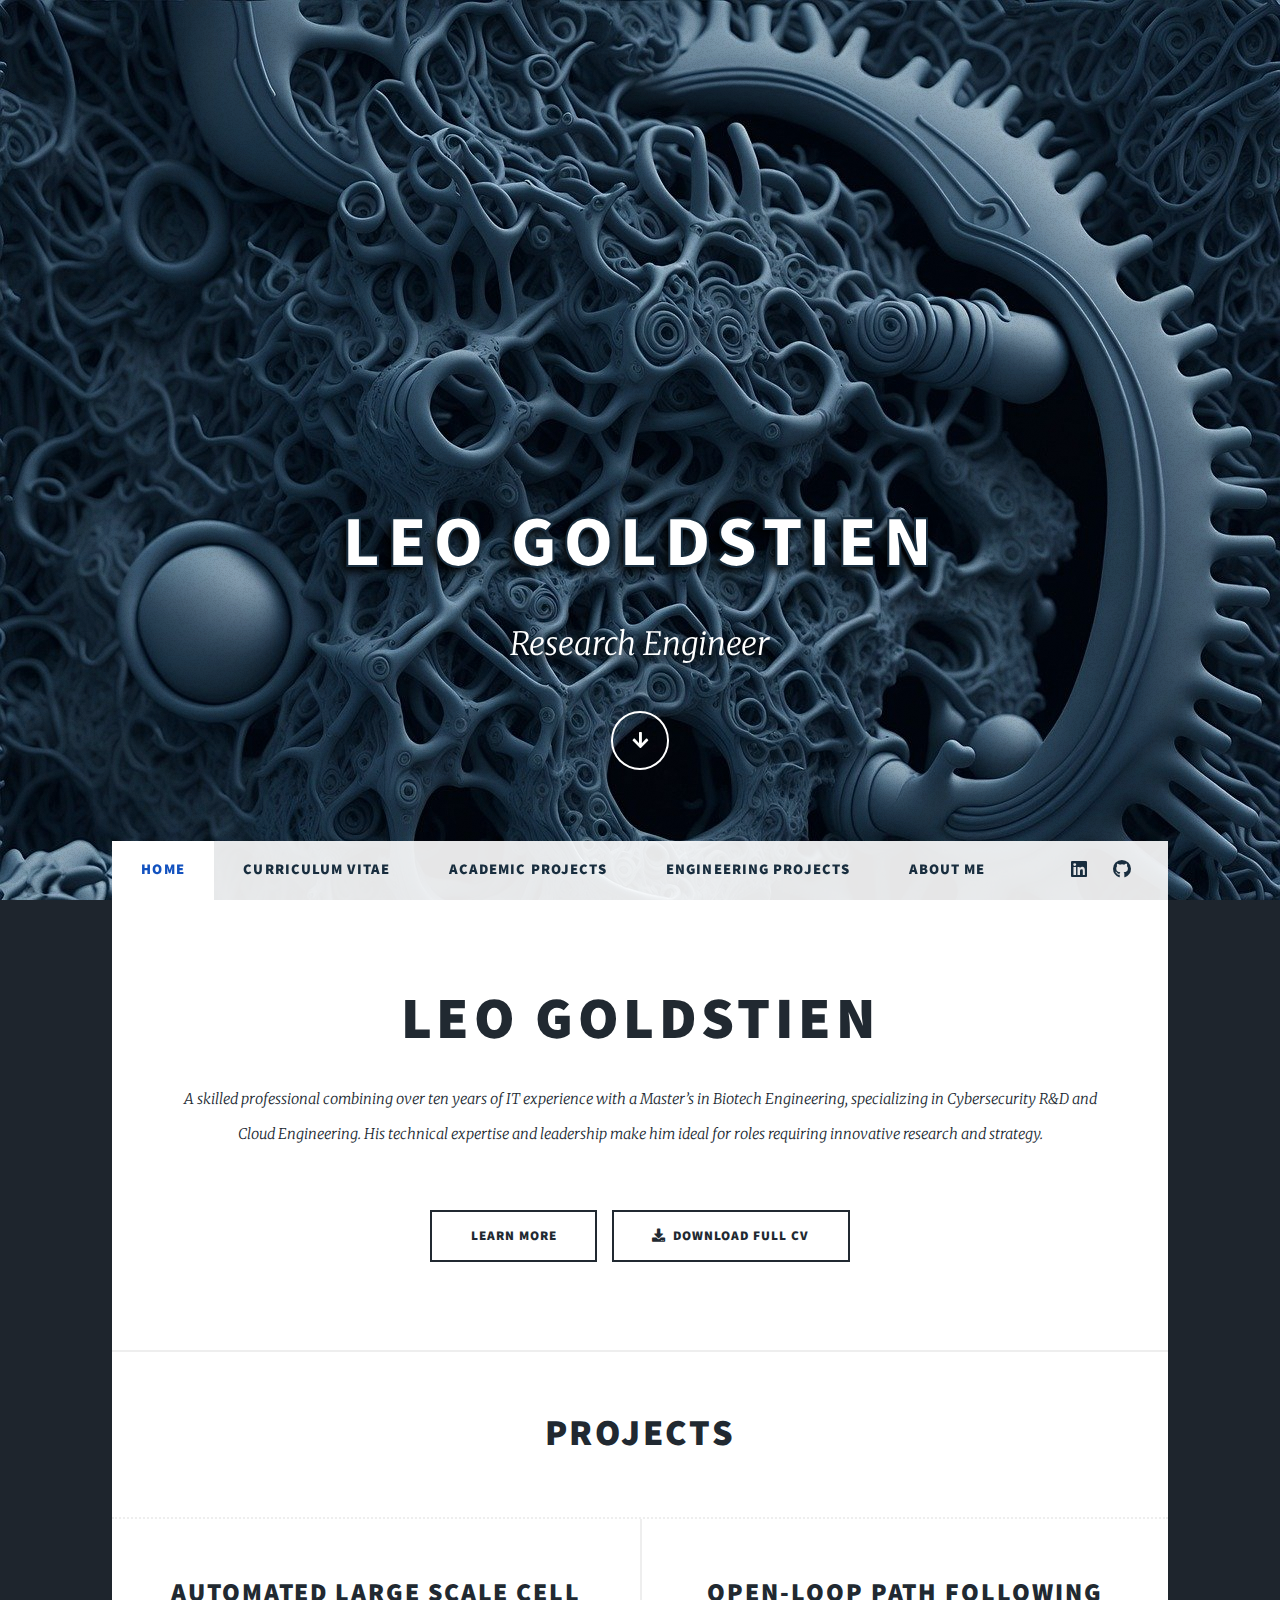
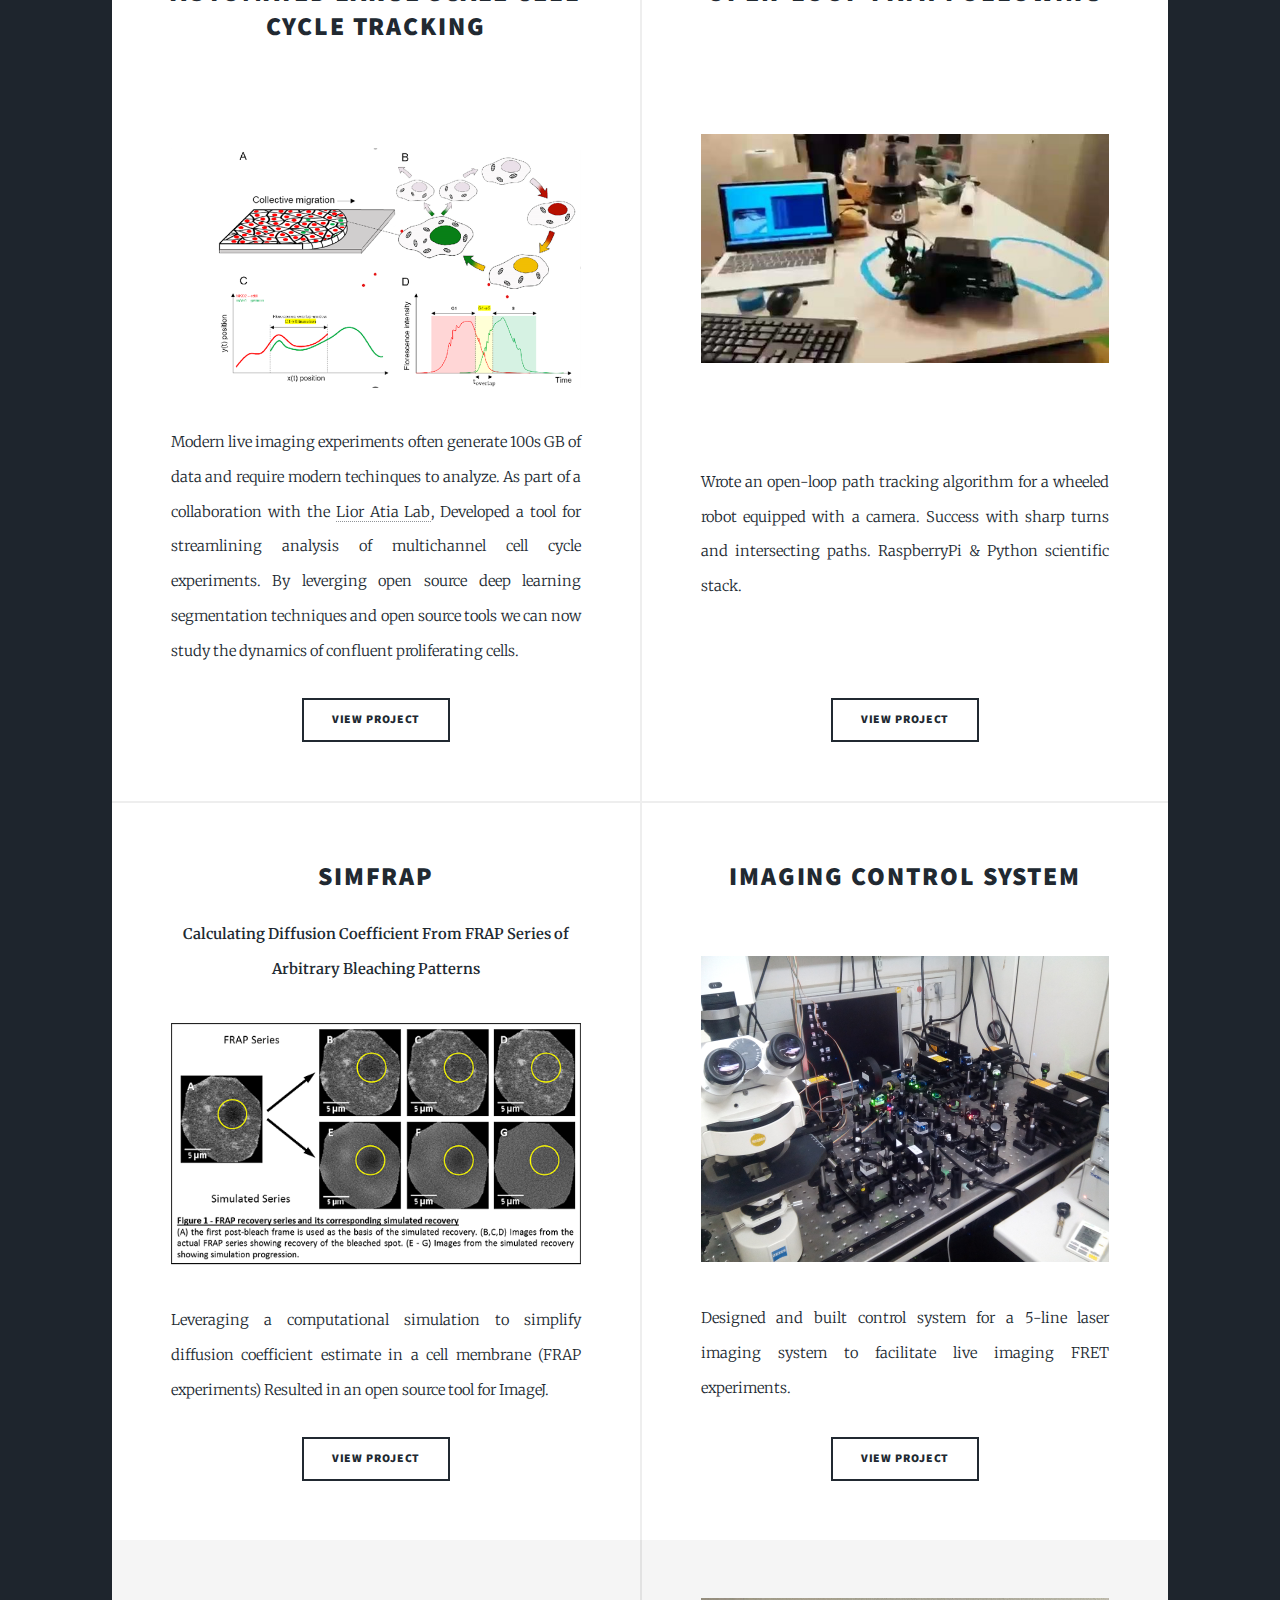
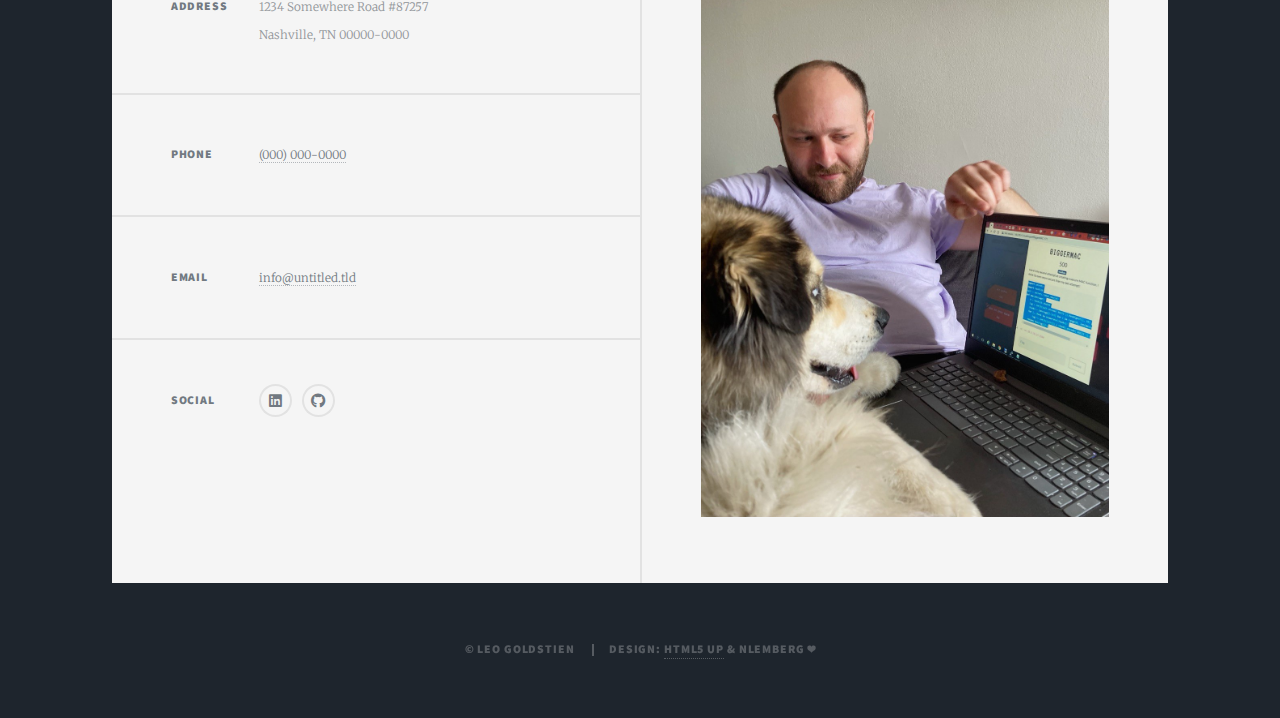
==== commit e7be3b6e: "links + design" ====
--- a/index.html
+++ b/index.html
@@ -1,249 +1,299 @@
 <!DOCTYPE html>
 <html>
-
-<head>
-  <title>Leo Goldstien | Home</title>
-  <meta charset="utf-8" />
-  <meta name="viewport" content="width=device-width, initial-scale=1, user-scalable=no" />
-  <link rel="stylesheet" href="assets/css/main.css" />
-  <noscript>
-    <link rel="stylesheet" href="assets/css/noscript.css" />
-  </noscript>
-</head>
-
-<body class="is-preload">
-  <!-- Wrapper -->
-  <div id="wrapper" class="fade-in">
-    <!-- Intro -->
-    <div id="intro">
-      <h1>Leo Goldstien</h1>
-      <p>Research Engineer</p>
-      <ul class="actions">
-        <li>
-          <a href="#header" class="button icon solid solo fa-arrow-down scrolly">Continue</a>
-        </li>
-      </ul>
-    </div>
-
-    <!-- Header -->
-    <header id="header">
-      <a href="#projects" class="logo">
-        <i class="icon solid fas fa-graduation-cap"></i>
-        <i class="icon solid fas fa-chart-line"></i>
-        <i class="icon solid fas fa-microscope"></i>
-        <i class="icon solid fas fa-laptop-code"></i>
-        <i class="icon solid fas fa-robot"></i>
-        <i class="icon solid fas fa-puzzle-piece"></i>
-        <i class="icon solid fas fa-rocket"></i>
-      </a>
-    </header>
-
-    <!-- Nav -->
-    <nav id="nav">
-      <ul class="links">
-        <li class="active"><a href="index.html">Home</a></li>
-        <li><a href="cv.html">Curriculum Vitae</a></li>
-        <li><a href="academic_projects.html">Academic Projects</a></li>
-        <li><a href="engineering_projects.html">Engineering Projects</a></li>
-        <li><a href="about_me.html">About Me</a></li>
-      </ul>
-      <ul class="icons">
-        <li>
-          <a href="https://www.linkedin.com/in/LeoGoldstien/" class="icon brands fa-linkedin"><span
-              class="label">Linkedin</span></a>
-        </li>
-        <li>
-          <a href="https://github.com/leogolds/" class="icon brands fa-github"><span class="label">GitHub</span></a>
-        </li>
-      </ul>
-    </nav>
-
-    <!-- Main -->
-    <div id="main">
-      <!-- Featured Post -->
-      <article class="post featured">
-        <header class="major">
-          <!-- <span class="date">About Me</span> -->
-          <h2><a href="cv.html">Leo Goldstien</a></h2>
-          <p>
-            <!-- A dedicated professional, with a diverse skill set
+  <head>
+    <title>Leo Goldstien | Home</title>
+    <meta charset="utf-8" />
+    <meta
+      name="viewport"
+      content="width=device-width, initial-scale=1, user-scalable=no"
+    />
+    <link rel="stylesheet" href="assets/css/main.css" />
+    <noscript>
+      <link rel="stylesheet" href="assets/css/noscript.css" />
+    </noscript>
+  </head>
+
+  <body class="is-preload">
+    <!-- Wrapper -->
+    <div id="wrapper" class="fade-in">
+      <!-- Intro -->
+      <div id="intro">
+        <h1>Leo Goldstien</h1>
+        <p>Research Engineer</p>
+        <ul class="actions">
+          <li>
+            <a
+              href="#header"
+              class="button icon solid solo fa-arrow-down scrolly"
+              >Continue</a
+            >
+          </li>
+        </ul>
+      </div>
+
+      <!-- Header -->
+      <header id="header">
+        <a href="#projects" class="logo">
+          <i class="icon solid fas fa-graduation-cap"></i>
+          <i class="icon solid fas fa-chart-line"></i>
+          <i class="icon solid fas fa-microscope"></i>
+          <i class="icon solid fas fa-laptop-code"></i>
+          <i class="icon solid fas fa-robot"></i>
+          <i class="icon solid fas fa-puzzle-piece"></i>
+          <i class="icon solid fas fa-rocket"></i>
+        </a>
+      </header>
+
+      <!-- Nav -->
+      <nav id="nav">
+        <ul class="links">
+          <li class="active"><a href="index.html">Home</a></li>
+          <li><a href="cv.html">Curriculum Vitae</a></li>
+          <li><a href="academic_projects.html">Academic Projects</a></li>
+          <li><a href="engineering_projects.html">Engineering Projects</a></li>
+          <li><a href="about_me.html">About Me</a></li>
+        </ul>
+        <ul class="icons">
+          <li>
+            <a
+              href="https://www.linkedin.com/in/LeoGoldstien/"
+              target="_blank"
+              rel="noopener noreferrer"
+              class="icon brands fa-linkedin"
+              ><span class="label">Linkedin</span></a
+            >
+          </li>
+          <li>
+            <a
+              href="https://github.com/leogolds/"
+              target="_blank"
+              rel="noopener noreferrer"
+              class="icon brands fa-github"
+              ><span class="label">GitHub</span></a
+            >
+          </li>
+        </ul>
+      </nav>
+
+      <!-- Main -->
+      <div id="main">
+        <!-- Featured Post -->
+        <article class="post featured">
+          <header class="major">
+            <h2><a href="cv.html">Leo Goldstien</a></h2>
+            <p>
+              <!-- A dedicated professional, with a diverse skill set
             that spans both academic and industry experience.
             With over a decade in the IT industry and a Master's in Biotech Engineering,
             his journey has been primarily focused on Research and Development activties
             within the Cybersecurity sector and more recently as a Cloud Engineer.
             His unique blend of technical expertise and leadership skills make him an asset to roles
             that demand cutting-edge research and strategic oversight. -->
-            A skilled professional combining over ten years of IT experience
-            with a Master’s in Biotech Engineering, specializing in Cybersecurity R&D and
-            Cloud Engineering. His technical expertise and leadership make him ideal for
-            roles requiring innovative research and strategy.
-          </p>
-        </header>
-        <ul class="actions special">
-          <li><a href="#" class="button large">Learn More</a></li>
-          <li>
-            <a href="files/Leo Goldstien_CV.pdf" class="button icon large solid fa-download"
-              download="Leo Goldstien_CV.pdf">Download Full CV</a>
-          </li>
-        </ul>
-      </article>
-
-      <!-- Projects -->
-      <header id="projects">
-        <h2 class="projects">Projects</h2>
-      </header>
-      <section class="posts">
-        <!-- Projects listed left to right, top to bottom -->
-        <!-- PROJECT #3 -->
-        <article>
-          <header>
-            <h2>
-              <a href="academic_projects.html#FUCCI">Automated Large Scale Cell Cycle Tracking
-              </a>
-            </h2>
+              A skilled professional combining over ten years of IT experience
+              with a Master’s in Biotech Engineering, specializing in
+              Cybersecurity R&D and Cloud Engineering. His technical expertise
+              and leadership make him ideal for roles requiring innovative
+              research and strategy.
+            </p>
           </header>
-          <a href="#" class="image fit"><img src="images/FUCCI_2.png" alt="Cell Cycle Diagram" /></a>
-          <p>
-            Modern live imaging experiments often generate 100s GB of data and require modern techinques to analyze. As
-            part of a collaboration with the <a target="_blank" rel="noopener noreferrer"
-              href="https://www.lioratia.com/" class="button">Lior Atia Lab</a>,
-            Developed a tool for streamlining analysis of multichannel cell cycle experiments. By leverging open source
-            deep learning segmentation techniques and open source tools we can now study the dynamics of confluent
-            proliferating cells.
-          </p>
           <ul class="actions special">
+            <li><a href="cv.html" class="button large">Learn More</a></li>
             <li>
-              <a href="academic_projects.html#FUCCI" class="button">View Project</a>
+              <a
+                href="files/Leo Goldstien_CV.pdf"
+                class="button icon large solid fa-download"
+                download="Leo Goldstien_CV.pdf"
+                >Download Full CV</a
+              >
             </li>
           </ul>
         </article>
-        <!-- PROJECT #6 -->
-        <article>
-          <header>
-            <h2>
-              <a href="engineering_projects.html#Open-loop_Path_Following">Open-loop Path Following</a>
-            </h2>
-          </header>
-          <a href="#" class="image fit"><img src="images/Robot_1.jpg" alt="" /></a>
-          <p>
-            Wrote an open-loop path tracking algorithm for a wheeled robot
-            equipped with a camera. Success with sharp turns and intersecting
-            paths. RaspberryPi & Python scientific stack.
-          </p>
-          <ul class="actions special">
-            <li>
-              <a href="engineering_projects.html#Open-loop_Path_Following" class="button">View Project</a>
-            </li>
-          </ul>
-        </article>
-        <!-- PROJECT #1 -->
-        <article>
-          <header>
-            <h2>
-              <a href="academic_projects.html#simFRAP">simFRAP</a>
-            </h2>
-            <b>
-              Calculating Diffusion Coefficient From FRAP Series of Arbitrary
-              Bleaching Patterns
-            </b>
-          </header>
-          <a href="#" class="image fit"><img src="images/simFRAP_1.png" alt="simFRAP" /></a>
-          <p>
-            Leveraging a computational simulation to simplify diffusion
-            coefficient estimate in a cell membrane (FRAP experiments)
-            Resulted in an open source tool for ImageJ.
-          </p>
-          <ul class="actions special">
-            <li>
-              <a href="academic_projects.html#simFRAP" class="button">View Project</a>
-            </li>
-          </ul>
-        </article>
-        <!-- PROJECT #2 -->
-
-
-        <!-- PROJECT #4 -->
-        <article>
-          <header>
-            <h2>
-              <a href="engineering_projects.html#imaging_CS">Imaging Control System</a>
-            </h2>
-          </header>
-          <a href="#" class="image fit"><img src="images/imaging CS_1.jpg" alt="Imaging Control System" /></a>
-          <p>
-            Designed and built control system for a 5-line laser imaging
-            system to facilitate live imaging FRET experiments.
-          </p>
-          <ul class="actions special">
-            <li>
-              <a href="engineering_projects.html#imaging_CS" class="button">View Project</a>
-            </li>
-          </ul>
-        </article>
-        <!-- PROJECT #5 -->
-
-
-      </section>
+
+        <!-- Projects -->
+        <header id="projects">
+          <h2 class="projects">Projects</h2>
+        </header>
+        <section class="posts">
+          <!-- Projects listed left to right, top to bottom -->
+          <!--------------------------------- PROJECT --------------------------------->
+          <article>
+            <header>
+              <h2>
+                <a href="academic_projects.html#FUCCI"
+                  >Automated Large Scale Cell Cycle Tracking
+                </a>
+              </h2>
+            </header>
+            <a href="academic_projects.html#FUCCI" class="image fit"
+              ><img src="images/FUCCI_2.png" alt="Cell Cycle Diagram"
+            /></a>
+            <p>
+              Modern live imaging experiments often generate 100s GB of data and
+              require modern techinques to analyze. As part of a collaboration
+              with the
+              <a
+                target="_blank"
+                rel="noopener noreferrer"
+                href="https://www.lioratia.com/"
+                >Lior Atia Lab</a
+              >, Developed a tool for streamlining analysis of multichannel cell
+              cycle experiments. By leverging open source deep learning
+              segmentation techniques and open source tools we can now study the
+              dynamics of confluent proliferating cells.
+            </p>
+            <ul class="actions special">
+              <li>
+                <a href="academic_projects.html#FUCCI" class="button"
+                  >View Project</a
+                >
+              </li>
+            </ul>
+          </article>
+          <!--------------------------------- PROJECT --------------------------------->
+          <article>
+            <header>
+              <h2>
+                <a href="engineering_projects.html#Open-loop_Path_Following"
+                  >Open-loop Path Following</a
+                >
+              </h2>
+            </header>
+            <a
+              href="engineering_projects.html#Open-loop_Path_Following"
+              class="image fit"
+              ><img src="images/Robot_1.jpg" alt=""
+            /></a>
+            <p>
+              Wrote an open-loop path tracking algorithm for a wheeled robot
+              equipped with a camera. Success with sharp turns and intersecting
+              paths. RaspberryPi & Python scientific stack.
+            </p>
+            <ul class="actions special">
+              <li>
+                <a
+                  href="engineering_projects.html#Open-loop_Path_Following"
+                  class="button"
+                  >View Project</a
+                >
+              </li>
+            </ul>
+          </article>
+          <!--------------------------------- PROJECT --------------------------------->
+          <article>
+            <header>
+              <h2>
+                <a href="academic_projects.html#simFRAP">simFRAP</a>
+              </h2>
+              <b>
+                Calculating Diffusion Coefficient From FRAP Series of Arbitrary
+                Bleaching Patterns
+              </b>
+            </header>
+            <a href="academic_projects.html#simFRAP" class="image fit"
+              ><img src="images/simFRAP_1.png" alt="simFRAP"
+            /></a>
+            <p>
+              Leveraging a computational simulation to simplify diffusion
+              coefficient estimate in a cell membrane (FRAP experiments)
+              Resulted in an open source tool for ImageJ.
+            </p>
+            <ul class="actions special">
+              <li>
+                <a href="academic_projects.html#simFRAP" class="button"
+                  >View Project</a
+                >
+              </li>
+            </ul>
+          </article>
+          <!--------------------------------- PROJECT --------------------------------->
+          <article>
+            <header>
+              <h2>
+                <a href="engineering_projects.html#imaging_CS"
+                  >Imaging Control System</a
+                >
+              </h2>
+            </header>
+            <a href="engineering_projects.html#imaging_CS" class="image fit"
+              ><img src="images/imaging CS_1.jpg" alt="Imaging Control System"
+            /></a>
+            <p>
+              Designed and built control system for a 5-line laser imaging
+              system to facilitate live imaging FRET experiments.
+            </p>
+            <ul class="actions special">
+              <li>
+                <a href="engineering_projects.html#imaging_CS" class="button"
+                  >View Project</a
+                >
+              </li>
+            </ul>
+          </article>
+        </section>
+      </div>
+      <!-- End of Main -->
 
       <!-- Footer -->
-    </div>
-
-    <!-- Footer -->
-    <footer id="footer">
-      <section class="split contact">
-        <section class="alt">
-          <h3>Address</h3>
-          <p>
-            1234 Somewhere Road #87257<br />
-            Nashville, TN 00000-0000
-          </p>
+      <footer id="footer">
+        <section class="split contact">
+          <section class="alt">
+            <h3>Address</h3>
+            <p>
+              1234 Somewhere Road #87257<br />
+              Nashville, TN 00000-0000
+            </p>
+          </section>
+          <section>
+            <h3>Phone</h3>
+            <p><a href="#">(000) 000-0000</a></p>
+          </section>
+          <section>
+            <h3>Email</h3>
+            <p><a href="#">info@untitled.tld</a></p>
+          </section>
+          <section>
+            <h3>Social</h3>
+            <ul class="icons alt">
+              <li>
+                <a href="#" class="icon brands alt fa-linkedin"
+                  ><span class="label">Linkedin</span></a
+                >
+              </li>
+              <li>
+                <a href="#" class="icon brands alt fa-github"
+                  ><span class="label">GitHub</span></a
+                >
+              </li>
+            </ul>
+          </section>
         </section>
         <section>
-          <h3>Phone</h3>
-          <p><a href="#">(000) 000-0000</a></p>
+          <a href="#" class="image fit"
+            ><img src="images/Jordy.png" alt=""
+          /></a>
         </section>
-        <section>
-          <h3>Email</h3>
-          <p><a href="#">info@untitled.tld</a></p>
-        </section>
-        <section>
-          <h3>Social</h3>
-          <ul class="icons alt">
-            <li>
-              <a href="#" class="icon brands alt fa-linkedin"><span class="label">Linkedin</span></a>
-            </li>
-            <li>
-              <a href="#" class="icon brands alt fa-github"><span class="label">GitHub</span></a>
-            </li>
-          </ul>
-        </section>
-      </section>
-      <section>
-        <a href="#" class="image fit"><img src="images/Jordy.png" alt="" /></a>
-      </section>
-    </footer>
-
-    <!-- Copyright -->
-    <div id="copyright">
-      <ul>
-        <li>&copy; Leo Goldstien</li>
-        <li>
-          Design: <a href="https://html5up.net">HTML5 UP</a> & NLemberg
-          &#x2764;
-        </li>
-      </ul>
+      </footer>
+
+      <!-- Copyright -->
+      <div id="copyright">
+        <ul>
+          <li>&copy; Leo Goldstien</li>
+          <li>
+            Design: <a href="https://html5up.net">HTML5 UP</a> & NLemberg
+            &#x2764;
+          </li>
+        </ul>
+      </div>
     </div>
-  </div>
-
-  <!-- Scripts -->
-  <script src="assets/js/jquery.min.js"></script>
-  <script src="assets/js/jquery.scrollex.min.js"></script>
-  <script src="assets/js/jquery.scrolly.min.js"></script>
-  <script src="assets/js/browser.min.js"></script>
-  <script src="assets/js/breakpoints.min.js"></script>
-  <script src="assets/js/util.js"></script>
-  <script src="assets/js/main.js"></script>
-  <script src="https://code.jquery.com/jquery-3.6.4.min.js"></script>
-</body>
-
-</html>+
+    <!-- Scripts -->
+    <script src="assets/js/jquery.min.js"></script>
+    <script src="assets/js/jquery.scrollex.min.js"></script>
+    <script src="assets/js/jquery.scrolly.min.js"></script>
+    <script src="assets/js/browser.min.js"></script>
+    <script src="assets/js/breakpoints.min.js"></script>
+    <script src="assets/js/util.js"></script>
+    <script src="assets/js/main.js"></script>
+    <script src="https://code.jquery.com/jquery-3.6.4.min.js"></script>
+  </body>
+</html>
--- a/assets/css/main.css
+++ b/assets/css/main.css
@@ -3808,7 +3808,7 @@
     255,
     255,
     255,
-    0.9
+    1
   ); /* Adjust the background color for the fixed state */
   max-width: none;
   /* end addition */
@@ -3816,6 +3816,7 @@
   transition: transform 1s ease, opacity 1s ease, background-color 1s ease;
   z-index: 3;
 }
+
 #nav.sticky a {
   color: rgb(57, 61, 65);
   border-bottom-color: rgba(255, 255, 255, 0.5);
@@ -3926,7 +3927,9 @@
 
 #nav ul.links li a:hover {
   /* color: inherit !important; */
-  background-color: rgba(255, 255, 255, 0.1);
+  color: #4d7cff !important;
+  /* CHANGE ABOVE */
+  /* background-color: rgba(255, 255, 255, 0.1); */
 }
 
 #nav ul.links li.active {
@@ -3934,7 +3937,8 @@
 }
 
 #nav ul.links li.active a {
-  color: #1e252d;
+  /* color: #1e252d; */
+  color: #1352bf;
 }
 
 #nav ul.links li.active a:hover {
@@ -4085,6 +4089,16 @@
   border-style: solid;
   border-top-width: 2px;
   text-align: center;
+  /* addition */
+  display: -moz-flex;
+  display: -webkit-flex;
+  display: -ms-flex;
+  display: flex;
+  -moz-flex-direction: column;
+  -webkit-flex-direction: column;
+  -ms-flex-direction: column;
+  flex-direction: column;
+  justify-content: space-between;
 }
 
 #main > .posts > article > :last-child {
